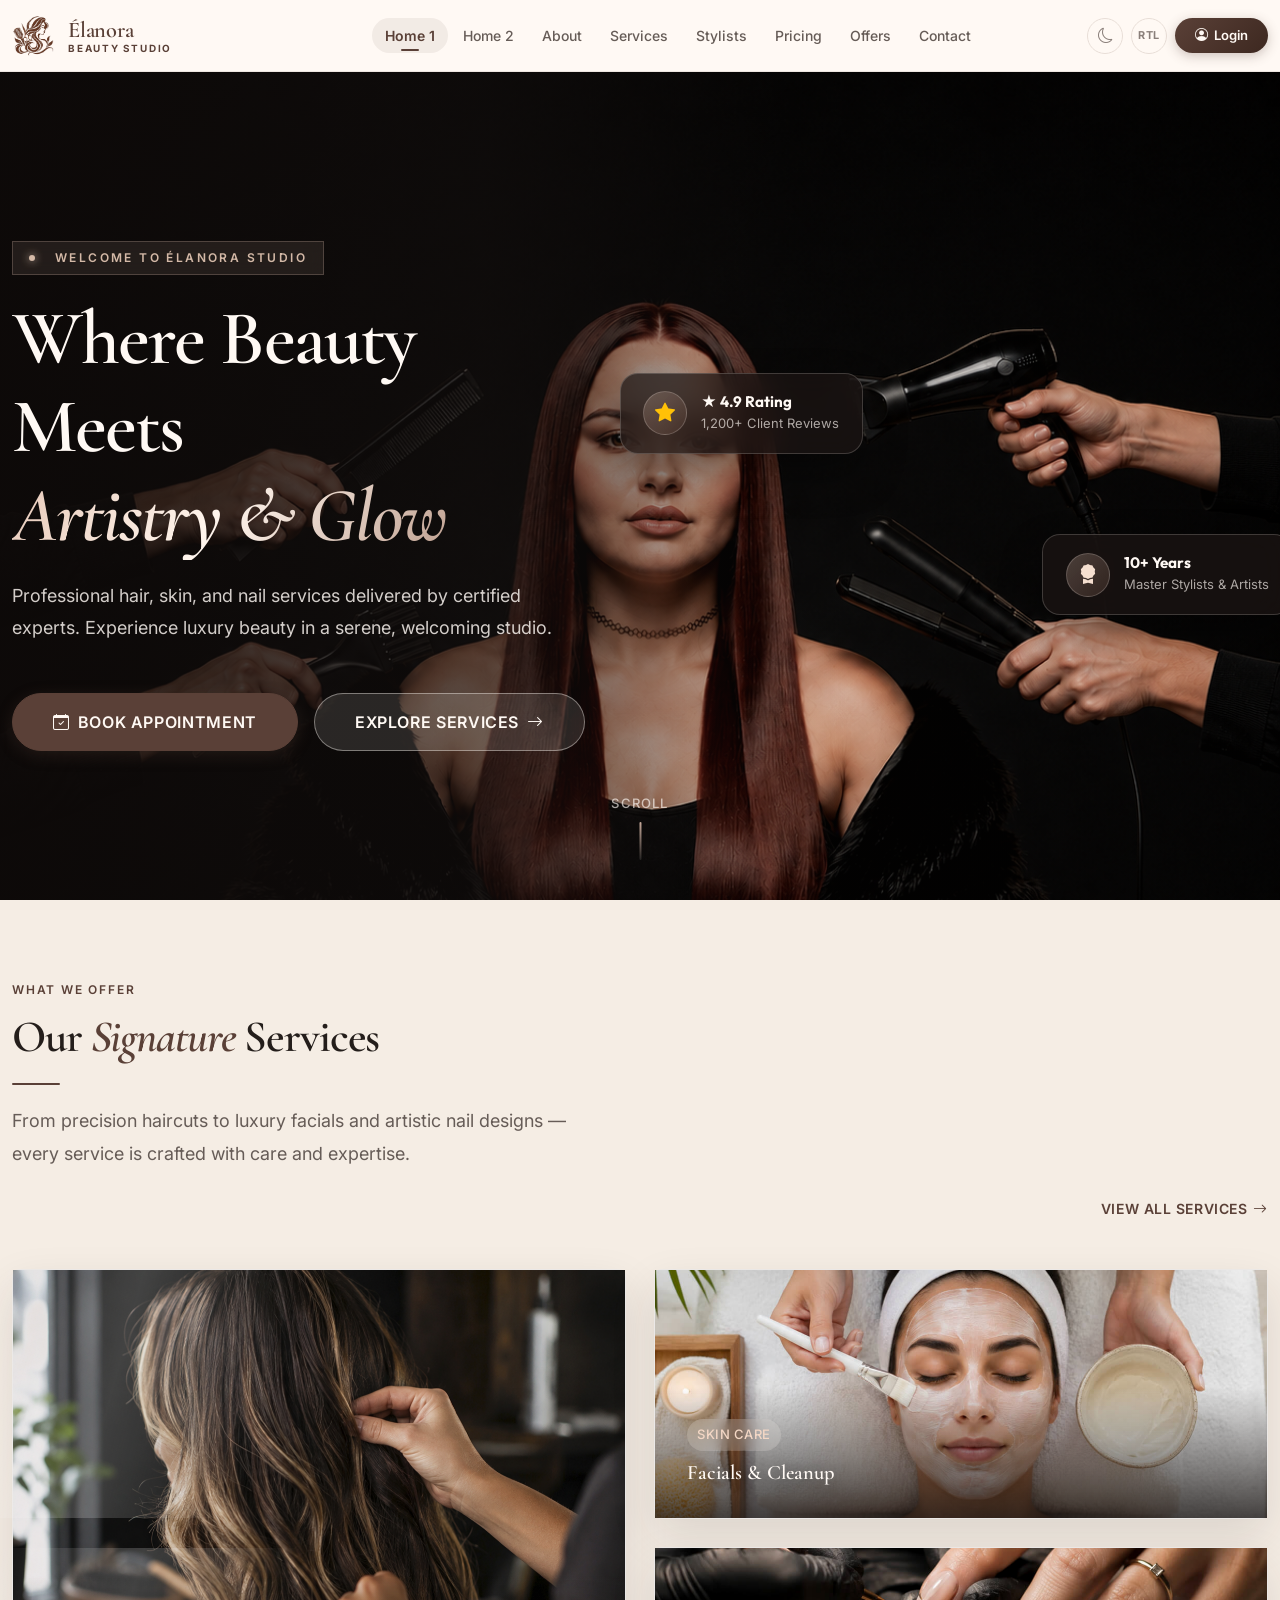
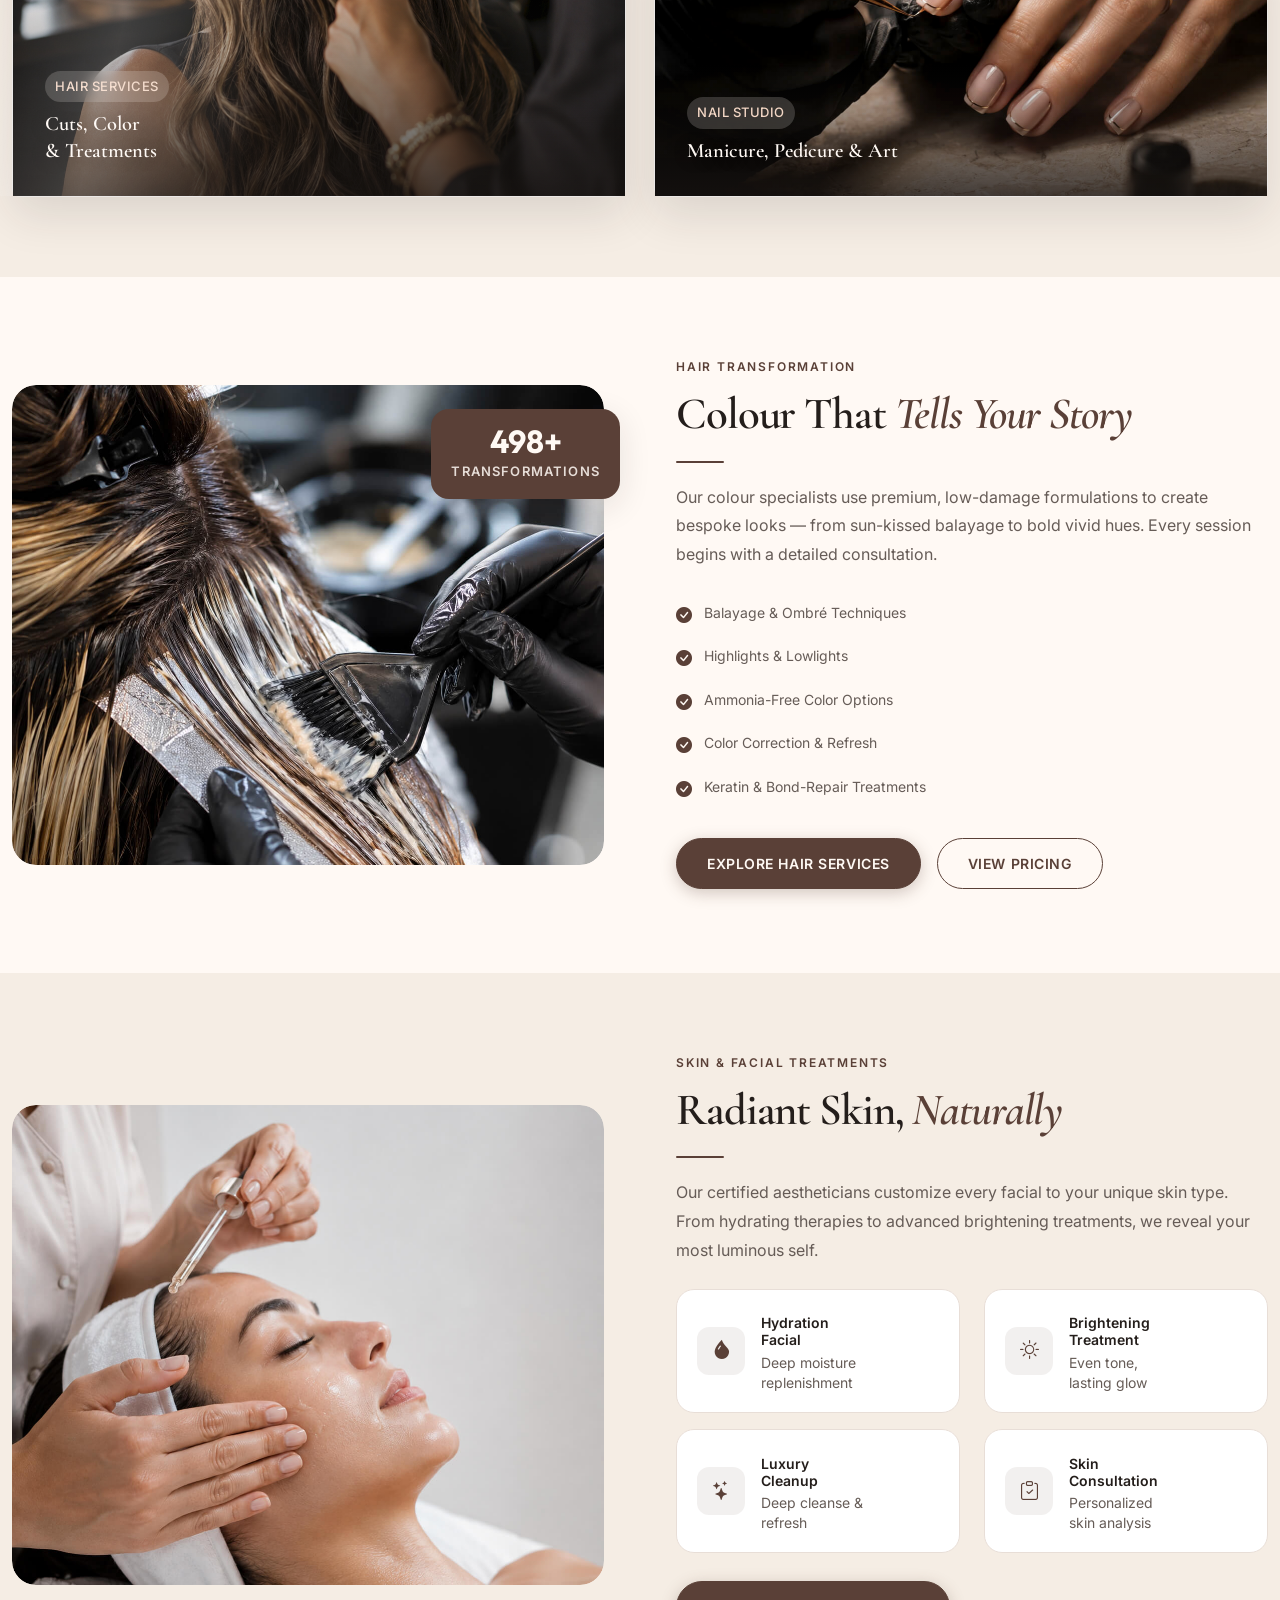
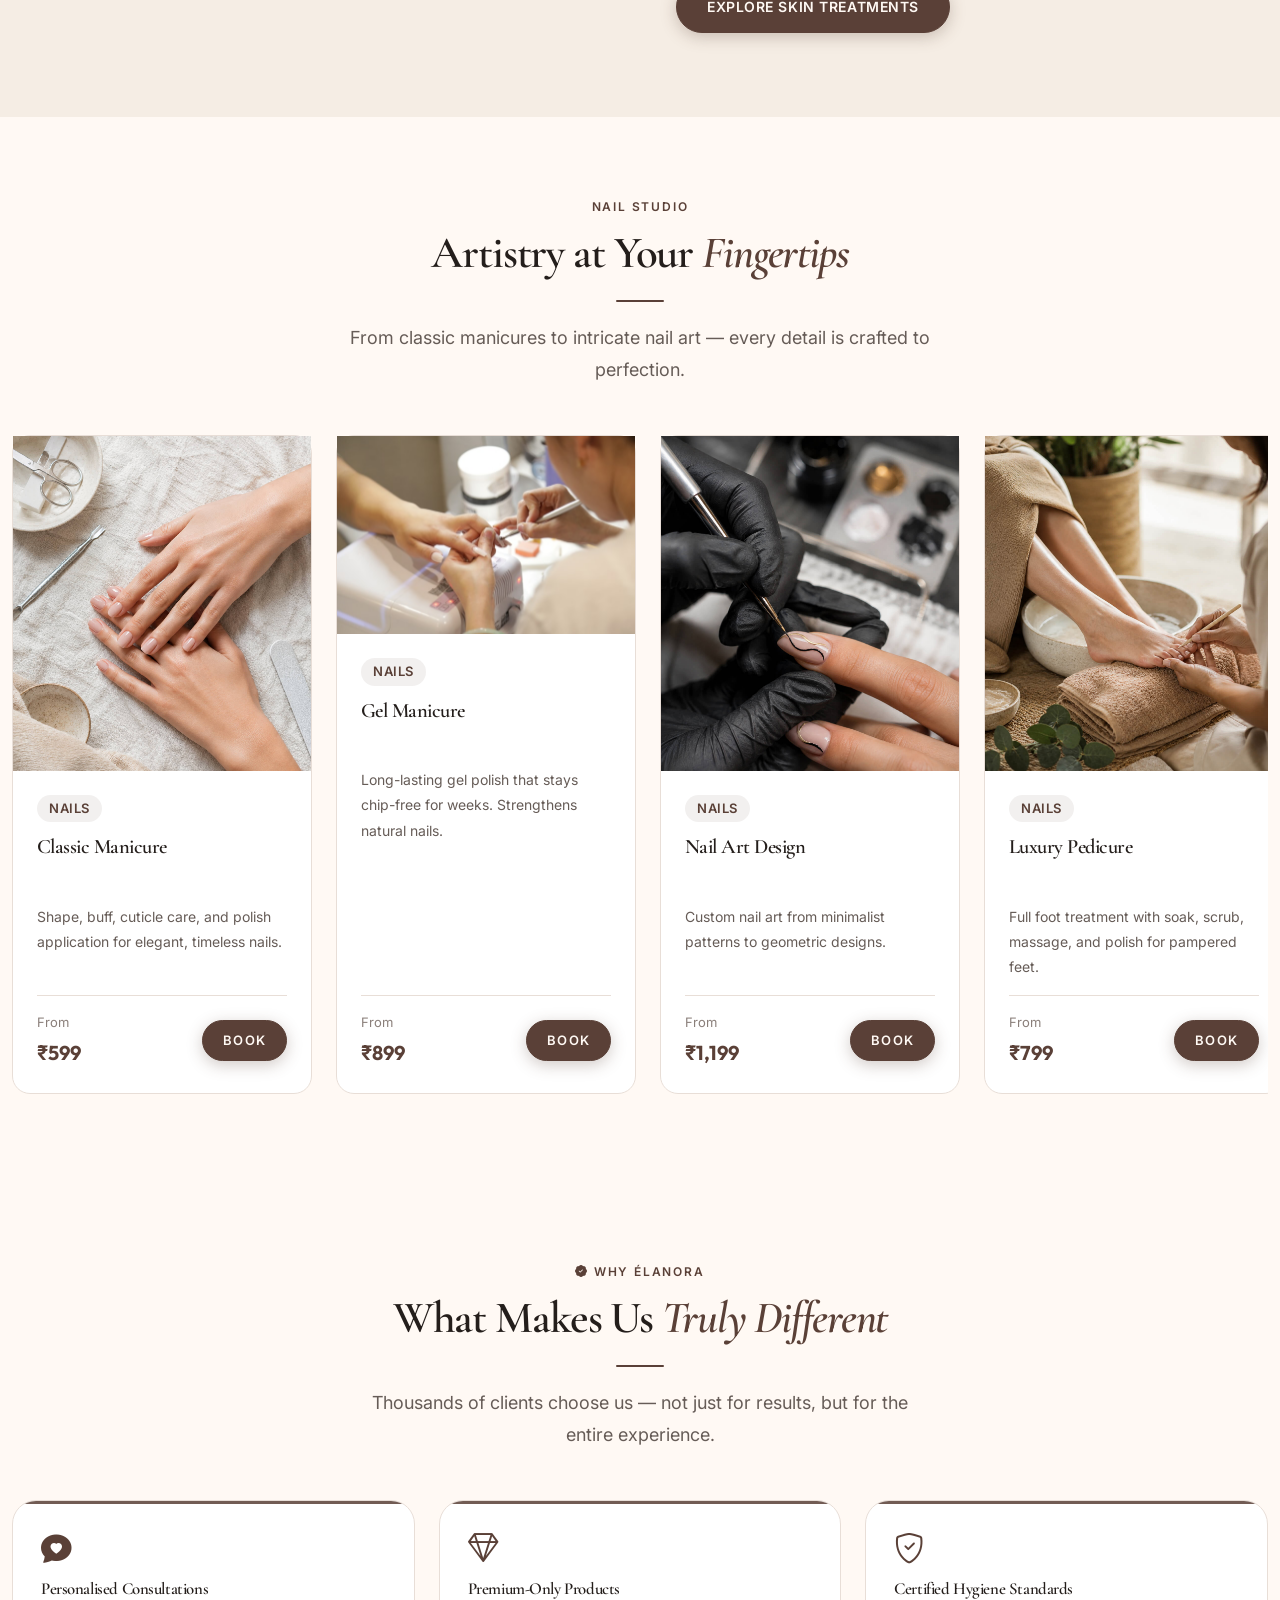
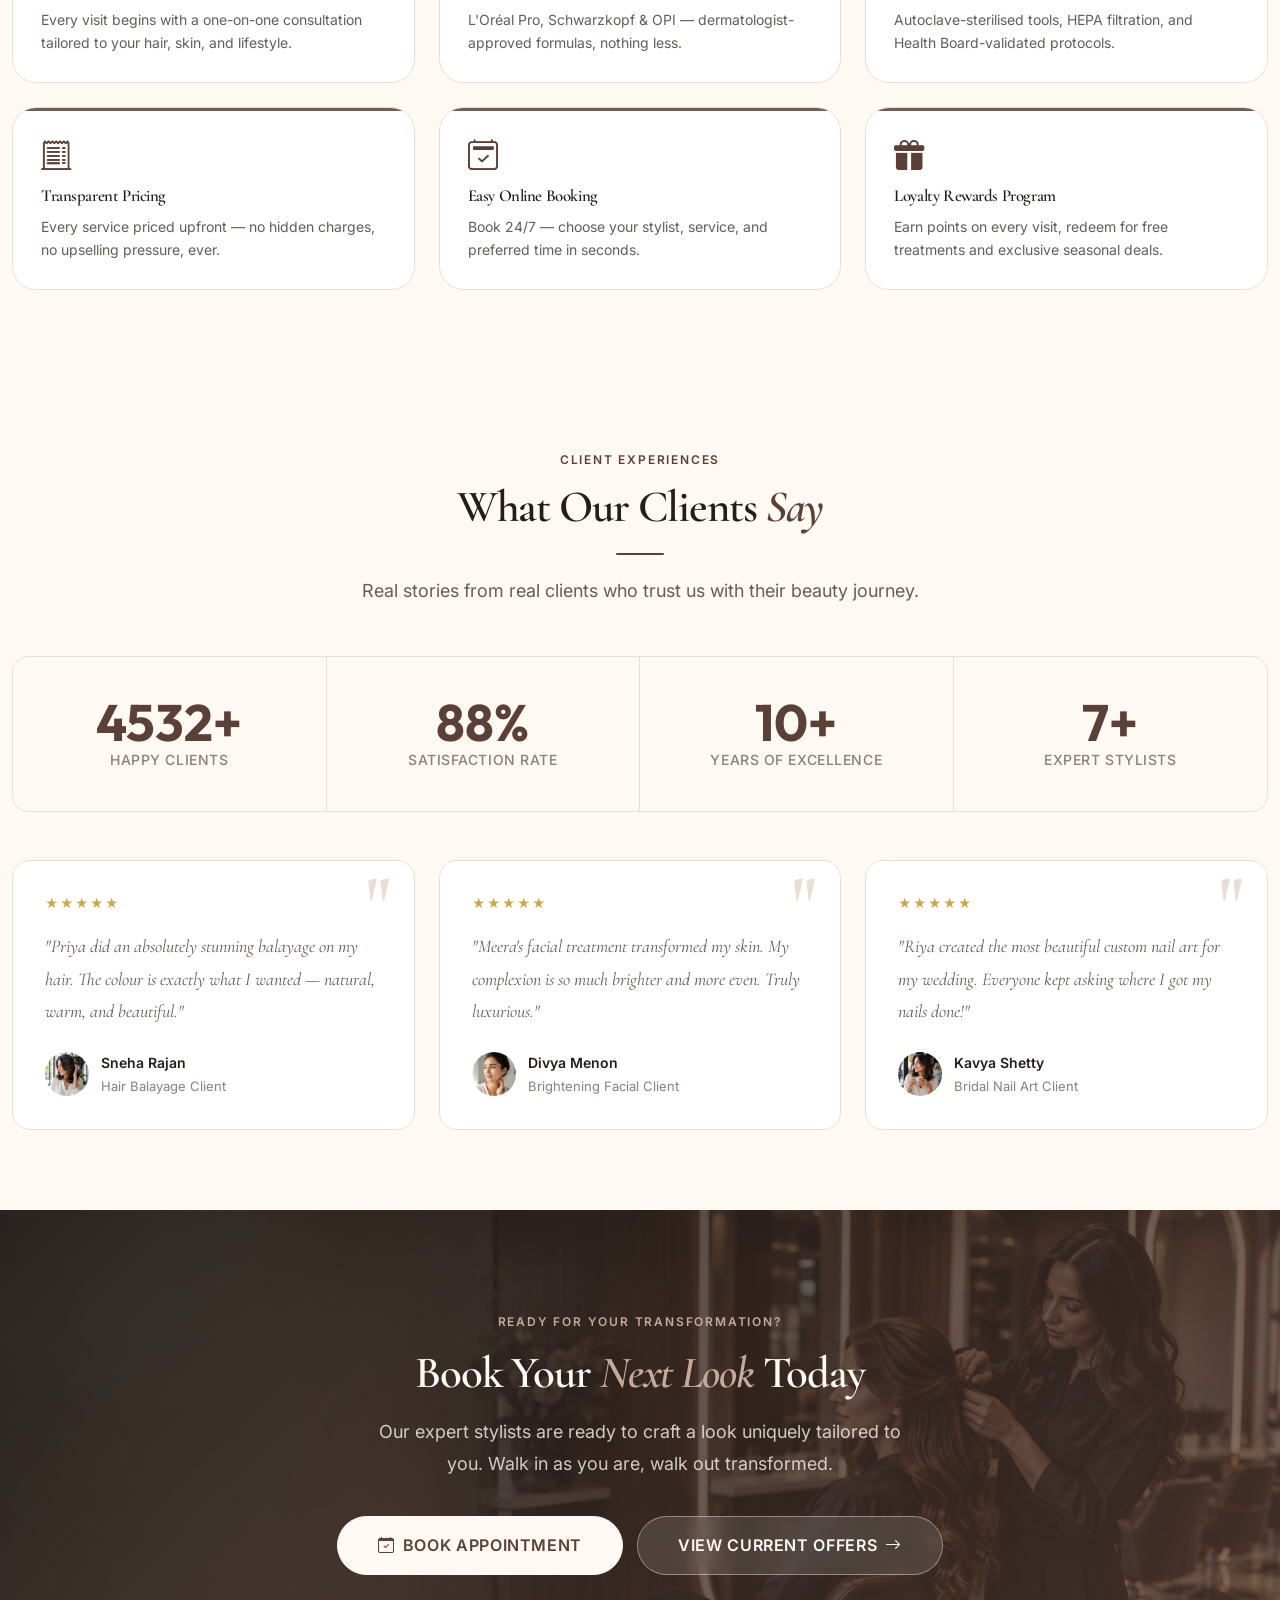
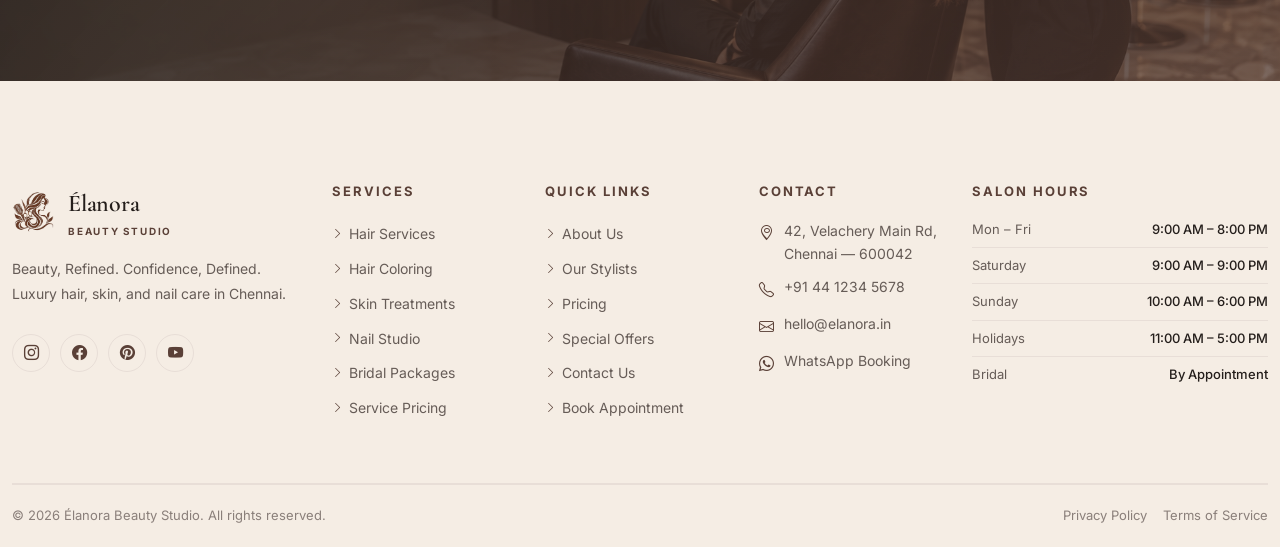
==== index.html @ 1033c6ce "intiial changes committed" ====
<!DOCTYPE html>
<html lang="en" dir="ltr" data-theme="light">

<head>
  <meta charset="UTF-8">
  <meta name="viewport" content="width=device-width, initial-scale=1.0">
  <title>Home- Élanora Beauty Studio.</title>
  <meta name="description"
    content="Élanora Beauty Studio — Premier salon offering professional hair, skin, and nail services. Book your appointment today and experience luxury beauty.">
  <link rel="icon" href="assets/images/common/logo.png" type="image/png">
  <!-- Bootstrap 5 -->
  <link href="https://cdn.jsdelivr.net/npm/bootstrap@5.3.8/dist/css/bootstrap.min.css" rel="stylesheet">
  <!-- Bootstrap Icons -->
  <link href="https://cdn.jsdelivr.net/npm/bootstrap-icons@1.11.3/font/bootstrap-icons.min.css" rel="stylesheet">
  <!-- Custom CSS -->
  <link rel="stylesheet" href="assets/css/variables.css">
  <link rel="stylesheet" href="assets/css/base.css">
  <link rel="stylesheet" href="assets/css/header.css">
  <link rel="stylesheet" href="assets/css/banner.css">
  <link rel="stylesheet" href="assets/css/buttons.css">
  <link rel="stylesheet" href="assets/css/cards.css">
  <link rel="stylesheet" href="assets/css/forms.css">
  <link rel="stylesheet" href="assets/css/sections.css">
  <link rel="stylesheet" href="assets/css/animations.css">
  <link rel="stylesheet" href="assets/css/footer.css">
  <link rel="stylesheet" href="assets/css/auth.css">
  <link rel="stylesheet" href="assets/css/theme-dark.css">
  <link rel="stylesheet" href="assets/css/rtl.css">
  <link rel="stylesheet" href="assets/css/responsive/desktop.css">
  <link rel="stylesheet" href="assets/css/responsive/tablet.css">
  <link rel="stylesheet" href="assets/css/responsive/mobile.css">
  <link rel="stylesheet" href="assets/css/responsive/target-views.css">
</head>

<body>

  <!-- HEADER -->
  <header class="eb-header" id="header">
    <div class="container">
      <a href="index.html" class="eb-brand">
        <div class="eb-brand-logo-badge"><img src="assets/images/common/logo.png" alt="Élanora Beauty Studio Logo">
        </div>
        <div class="eb-brand-text">
          <span class="eb-brand-name">Élanora</span>
          <span class="eb-brand-tagline">BEAUTY STUDIO</span>
        </div>
      </a>

      <!-- Desktop Navigation -->
      <nav class="eb-nav eb-nav-desktop" id="mainNav">
        <a href="index.html" class="eb-nav-link active">Home 1</a>
        <a href="home2.html" class="eb-nav-link">Home 2</a>
        <a href="about.html" class="eb-nav-link">About</a>
        <a href="services.html" class="eb-nav-link">Services</a>
        <a href="stylists.html" class="eb-nav-link">Stylists</a>
        <a href="pricing.html" class="eb-nav-link">Pricing</a>
        <a href="offers.html" class="eb-nav-link">Offers</a>
        <a href="contact.html" class="eb-nav-link">Contact</a>
      </nav>

      <!-- Utilities -->
      <div class="eb-header-utils">
        <button class="eb-toggle-btn" data-action="toggle-theme" title="Toggle Theme" id="themeToggleDesktop">
          <i class="bi bi-moon theme-toggle-icon"></i>
        </button>
        <button class="eb-toggle-btn" data-action="toggle-dir" title="Toggle RTL/LTR" id="rtlToggleDesktop">
          <span class="rtl-toggle-label eb-rtl-label">RTL</span>
        </button>
        <a href="login.html" class="eb-login-btn"><i class="bi bi-person-circle"></i> Login</a>
      </div>

      <!-- Mobile Toggle -->
      <button class="eb-menu-toggle" id="menuToggle" aria-label="Toggle Menu">
        <span></span><span></span><span></span>
      </button>
    </div>
  </header>

  <!-- Mobile Navigation -->
  <div class="eb-mobile-nav" id="mobileNav">
    <nav class="eb-nav">
      <a href="index.html" class="eb-nav-link active">Home 1</a>
      <a href="home2.html" class="eb-nav-link">Home 2</a>
      <a href="about.html" class="eb-nav-link">About</a>
      <a href="services.html" class="eb-nav-link">Services</a>
      <a href="stylists.html" class="eb-nav-link">Stylists</a>
      <a href="pricing.html" class="eb-nav-link">Pricing</a>
      <a href="offers.html" class="eb-nav-link">Offers</a>
      <a href="contact.html" class="eb-nav-link">Contact</a>
    </nav>
    <div class="eb-mobile-nav-utils">
      <button class="eb-toggle-btn" data-action="toggle-theme" title="Toggle Theme">
        <i class="bi bi-moon theme-toggle-icon"></i>
      </button>
      <button class="eb-toggle-btn" data-action="toggle-dir" title="Toggle RTL/LTR">
        <span class="rtl-toggle-label eb-rtl-label">RTL</span>
      </button>
      <a href="login.html" class="eb-login-btn"><i class="bi bi-person-circle"></i> Login</a>
    </div>
  </div>

  <!-- HERO -->
  <section class="eb-hero" id="hero">
    <div class="eb-hero-bg" style="background-image:url('assets/images/hero/home1-salon-hero.png');"></div>
    <div class="eb-hero-glow"></div>
    <div class="eb-hero-overlay"></div>
    <div class="container">
      <div class="row align-items-center">
        <div class="col-lg-7 col-xl-6">
          <div class="eb-hero-content">
            <span class="eb-hero-eyebrow anim-blur-in"><i class="bi bi-sparkles"></i> Welcome to Élanora Studio</span>
            <h1 class="eb-hero-title anim-split-up">Where Beauty<br>Meets <em>Artistry & Glow</em></h1>
            <p class="eb-hero-subtitle anim-fade-up anim-d2">Professional hair, skin, and nail services delivered by
              certified experts. Experience luxury beauty in a serene, welcoming studio.</p>
            <div class="eb-hero-actions anim-fade-up anim-d3">
              <a href="contact.html#appointment"
                class="eb-btn eb-btn-primary eb-btn-lg eb-btn-pulse anim-shimmer-border">
                <i class="bi bi-calendar-check"></i> Book Appointment
              </a>
              <a href="services.html" class="eb-btn eb-btn-ghost eb-btn-lg">
                Explore Services <i class="bi bi-arrow-right"></i>
              </a>
            </div>
          </div>
        </div>
        <div class="col-lg-5 col-xl-6 d-none d-lg-block">
          <div class="eb-hero-visual">
            <!-- Floating Badges -->
            <div class="eb-hero-badge eb-hero-badge-rating anim-blur-in anim-d3">
              <div class="eb-badge-icon"><i class="bi bi-star-fill text-warning"></i></div>
              <div>
                <div class="eb-badge-title">★ 4.9 Rating</div>
                <div class="eb-badge-subtitle">1,200+ Client Reviews</div>
              </div>
            </div>
            <div class="eb-hero-badge eb-hero-badge-experience anim-blur-in anim-d4">
              <div class="eb-badge-icon"><i class="bi bi-award-fill"></i></div>
              <div>
                <div class="eb-badge-title">10+ Years</div>
                <div class="eb-badge-subtitle">Master Stylists & Artists</div>
              </div>
            </div>
          </div>
        </div>
      </div>
    </div>
    <a href="#signature-services" class="eb-scroll-hint" aria-label="Scroll to content">Scroll</a>
  </section>

  <!-- SECTION 1: SIGNATURE SERVICES -->
  <section class="eb-section eb-section-bg" id="signature-services">
    <div class="container">
      <div class="row align-items-end mb-5">
        <div class="col-md-7">
          <div class="eb-section-header anim">
            <span class="eb-eyebrow">What We Offer</span>
            <h2 class="eb-section-title">Our <em>Signature</em> Services</h2>
            <div class="eb-divider"></div>
            <p class="eb-section-subtitle">From precision haircuts to luxury facials and artistic nail designs — every
              service is crafted with care and expertise.</p>
          </div>
        </div>
        <div class="col-md-5 text-md-end">
          <a href="services.html" class="eb-btn-link anim">View All Services <i class="bi bi-arrow-right"></i></a>
        </div>
      </div>

      <!-- Bento Grid layout -->
      <div class="eb-bento-grid eb-signature-services-grid">
        <div class="eb-bento-card eb-signature-main hover-zoom anim anim-d1">
          <img src="assets/images/pages/hair-style.png" alt="Hair Services" class="eb-img-cover" loading="lazy">
          <div class="eb-bento-overlay">
            <div>
              <div class="eb-bento-sublabel">Hair Services</div>
              <div class="eb-bento-label">Cuts, Color<br>& Treatments</div>
            </div>
          </div>
        </div>
        <div class="eb-bento-card eb-signature-secondary hover-zoom anim anim-d2">
          <img src="assets/images/pages/skin-care.jpg" alt="Skin Care" class="eb-img-cover" loading="lazy">
          <div class="eb-bento-overlay">
            <div>
              <div class="eb-bento-sublabel">Skin Care</div>
              <div class="eb-bento-label">Facials & Cleanup</div>
            </div>
          </div>
        </div>
        <div class="eb-bento-card eb-signature-secondary hover-zoom anim anim-d3">
          <img src="assets/images/pages/nail-art.jpg" alt="Nail Studio" class="eb-img-cover" loading="lazy">
          <div class="eb-bento-overlay">
            <div>
              <div class="eb-bento-sublabel">Nail Studio</div>
              <div class="eb-bento-label">Manicure, Pedicure & Art</div>
            </div>
          </div>
        </div>
      </div>
    </div>
  </section>

  <!-- SECTION 2: HAIR TRANSFORMATION SHOWCASE -->
  <section class="eb-section" id="hair-showcase">
    <div class="container">
      <div class="eb-split">
        <div class="eb-split-media anim anim-slide-left">
          <div class="eb-split-image" style="height:480px;">
            <img src="assets/images/pages/hair-transform.jpg" alt="Hair Transformation at Élanora" loading="lazy">
          </div>
          <div class="eb-split-badge">
            <span class="eb-split-badge-number">500+</span>
            <span class="eb-split-badge-label">Transformations</span>
          </div>
        </div>
        <div class="anim anim-slide-right">
          <span class="eb-eyebrow">Hair Transformation</span>
          <h2 class="eb-section-title">Colour That <em>Tells Your Story</em></h2>
          <div class="eb-divider"></div>
          <p class="mb-4" style="color:var(--color-text);line-height:var(--lh-relaxed);">Our colour specialists use
            premium, low-damage formulations to create bespoke looks — from sun-kissed balayage to bold vivid hues.
            Every session begins with a detailed consultation.</p>
          <ul class="eb-feature-list">
            <li><i class="bi bi-check-circle-fill"></i> Balayage & Ombré Techniques</li>
            <li><i class="bi bi-check-circle-fill"></i> Highlights & Lowlights</li>
            <li><i class="bi bi-check-circle-fill"></i> Ammonia-Free Color Options</li>
            <li><i class="bi bi-check-circle-fill"></i> Color Correction & Refresh</li>
            <li><i class="bi bi-check-circle-fill"></i> Keratin & Bond-Repair Treatments</li>
          </ul>
          <div class="mt-4 d-flex flex-wrap gap-3">
            <a href="services.html#hair" class="eb-btn eb-btn-primary">Explore Hair Services</a>
            <a href="pricing.html" class="eb-btn eb-btn-outline">View Pricing</a>
          </div>
        </div>
      </div>
    </div>
  </section>

  <!-- SECTION 3: SKIN & FACIAL -->
  <section class="eb-section eb-section-bg" id="skin-section">
    <div class="container">
      <div class="eb-split eb-split-reverse">
        <div class="anim anim-slide-right">
          <span class="eb-eyebrow">Skin & Facial Treatments</span>
          <h2 class="eb-section-title">Radiant Skin, <em>Naturally</em></h2>
          <div class="eb-divider"></div>
          <p class="mb-4" style="color:var(--color-text);line-height:var(--lh-relaxed);">Our certified aestheticians
            customize every facial to your unique skin type. From hydrating therapies to advanced brightening
            treatments, we reveal your most luminous self.</p>
          <div class="row g-3 mb-4">
            <div class="col-6">
              <div class="eb-contact-info-card">
                <div class="eb-contact-icon"><i class="bi bi-droplet-fill"></i></div>
                <div>
                  <div class="eb-contact-info-title">Hydration<br>Facial</div>
                  <div class="eb-contact-info-text">Deep moisture<br>replenishment</div>
                </div>
              </div>
            </div>
            <div class="col-6">
              <div class="eb-contact-info-card">
                <div class="eb-contact-icon"><i class="bi bi-sun"></i></div>
                <div>
                  <div class="eb-contact-info-title">Brightening<br>Treatment</div>
                  <div class="eb-contact-info-text">Even tone,<br>lasting glow</div>
                </div>
              </div>
            </div>
            <div class="col-6">
              <div class="eb-contact-info-card">
                <div class="eb-contact-icon"><i class="bi bi-stars"></i></div>
                <div>
                  <div class="eb-contact-info-title">Luxury<br>Cleanup</div>
                  <div class="eb-contact-info-text">Deep cleanse &<br>refresh</div>
                </div>
              </div>
            </div>
            <div class="col-6">
              <div class="eb-contact-info-card">
                <div class="eb-contact-icon"><i class="bi bi-clipboard-check"></i></div>
                <div>
                  <div class="eb-contact-info-title">Skin<br>Consultation</div>
                  <div class="eb-contact-info-text">Personalized<br>skin analysis</div>
                </div>
              </div>
            </div>
          </div>
          <a href="services.html#skin" class="eb-btn eb-btn-primary">Explore Skin Treatments</a>
        </div>
        <div class="eb-split-media anim anim-slide-left">
          <div class="eb-split-image" style="height:480px;">
            <img src="assets/images/pages/skin-treat.jpg" alt="Luxury Facial Treatment" loading="lazy">
          </div>
        </div>
      </div>
    </div>
  </section>

  <!-- SECTION 4: NAIL STUDIO -->
  <section class="eb-section" id="nail-studio">
    <div class="container">
      <div class="row">
        <div class="col-12 text-center mb-5">
          <div class="anim">
            <span class="eb-eyebrow">Nail Studio</span>
            <h2 class="eb-section-title">Artistry at Your <em>Fingertips</em></h2>
            <div class="eb-divider eb-divider-center"></div>
            <p class="eb-section-subtitle eb-section-subtitle-center">From classic manicures to intricate nail art —
              every detail is crafted to perfection.</p>
          </div>
        </div>
      </div>

      <div class="position-relative eb-showcase-frame">
        <div class="eb-h-showcase" id="nailShowcase">
          <div class="eb-h-showcase-item">
            <div class="eb-card hover-lift anim anim-d1">
              <div class="eb-card-img">
                <img src="assets/images/pages/nail-studio-1.jpg" alt="Classic Manicure" loading="lazy">
              </div>
              <div class="eb-card-body">
                <span class="eb-card-tag">Nails</span>
                <h4 class="eb-card-title">Classic Manicure</h4>
                <p class="eb-card-desc">Shape, buff, cuticle care, and polish application for elegant, timeless nails.</p>
                <div class="eb-card-footer">
                  <div><span class="eb-card-price-from">From</span><span class="eb-card-price">₹599</span></div>
                  <a href="contact.html#appointment" class="eb-btn eb-btn-primary eb-btn-sm">Book</a>
                </div>
              </div>
            </div>
          </div>
          <div class="eb-h-showcase-item">
            <div class="eb-card hover-lift anim anim-d2">
              <div class="eb-card-img">
                <img src="assets/images/pages/nail-3.jpg" alt="Gel Manicure" loading="lazy">
              </div>
              <div class="eb-card-body">
                <span class="eb-card-tag">Nails</span>
                <h4 class="eb-card-title">Gel Manicure</h4>
                <p class="eb-card-desc">Long-lasting gel polish that stays chip-free for weeks. Strengthens natural nails.</p>
                <div class="eb-card-footer">
                  <div><span class="eb-card-price-from">From</span><span class="eb-card-price">₹899</span></div>
                  <a href="contact.html#appointment" class="eb-btn eb-btn-primary eb-btn-sm">Book</a>
                </div>
              </div>
            </div>
          </div>
          <div class="eb-h-showcase-item">
            <div class="eb-card hover-lift anim anim-d3">
              <div class="eb-card-img">
                <img src="assets/images/pages/nail-studio-3.jpg" alt="Nail Art Design" loading="lazy">
              </div>
              <div class="eb-card-body">
                <span class="eb-card-tag">Nails</span>
                <h4 class="eb-card-title">Nail Art Design</h4>
                <p class="eb-card-desc">Custom nail art from minimalist patterns to geometric designs.</p>
                <div class="eb-card-footer">
                  <div><span class="eb-card-price-from">From</span><span class="eb-card-price">₹1,199</span></div>
                  <a href="contact.html#appointment" class="eb-btn eb-btn-primary eb-btn-sm">Book</a>
                </div>
              </div>
            </div>
          </div>
          <div class="eb-h-showcase-item">
            <div class="eb-card hover-lift anim anim-d4">
              <div class="eb-card-img">
                <img src="assets/images/pages/nail-studio-4.jpg" alt="Luxury Pedicure" loading="lazy">
              </div>
              <div class="eb-card-body">
                <span class="eb-card-tag">Nails</span>
                <h4 class="eb-card-title">Luxury Pedicure</h4>
                <p class="eb-card-desc">Full foot treatment with soak, scrub, massage, and polish for pampered feet.</p>
                <div class="eb-card-footer">
                  <div><span class="eb-card-price-from">From</span><span class="eb-card-price">₹799</span></div>
                  <a href="contact.html#appointment" class="eb-btn eb-btn-primary eb-btn-sm">Book</a>
                </div>
              </div>
            </div>
          </div>
          <div class="d-flex gap-2 justify-content-center mt-4">
            <button class="eb-scroll-arrow" onclick="ebScrollShowcase(-1, 'nailShowcase')"><i
                class="bi bi-arrow-left"></i></button>
            <button class="eb-scroll-arrow" onclick="ebScrollShowcase(1, 'nailShowcase')"><i
                class="bi bi-arrow-right"></i></button>
          </div>
        </div>
      </div>
  </section>

  <!-- SECTION 5: WHY CHOOSE ÉLANORA -->
  <section class="eb-section eb-why-section" id="why-elanora">
    <div class="container">

      <div class="text-center mb-5 anim">
        <span class="eb-eyebrow"><i class="bi bi-patch-check-fill"></i> Why Élanora</span>
        <h2 class="eb-section-title">What Makes Us <em>Truly Different</em></h2>
        <div class="eb-divider eb-divider-center"></div>
        <p class="eb-section-subtitle eb-section-subtitle-center">Thousands of clients choose us — not just for results,
          but for the entire experience.</p>
      </div>

      <div class="eb-why-grid">

        <div class="eb-why-card anim anim-d1">
          <div class="eb-why-card-accent" style="background:var(--color-primary);"></div>
          <div class="eb-why-card-icon"><i class="bi bi-chat-heart-fill" style="color:#C67070;"></i></div>
          <h4 class="eb-why-card-title">Personalised Consultations</h4>
          <p class="eb-why-card-desc">Every visit begins with a one-on-one consultation tailored to your hair, skin, and
            lifestyle.</p>
        </div>

        <div class="eb-why-card anim anim-d2">
          <div class="eb-why-card-accent" style="background:#C6A960;"></div>
          <div class="eb-why-card-icon"><i class="bi bi-gem" style="color:#C6A960;"></i></div>
          <h4 class="eb-why-card-title">Premium-Only Products</h4>
          <p class="eb-why-card-desc">L'Oréal Pro, Schwarzkopf & OPI — dermatologist-approved formulas, nothing less.
          </p>
        </div>

        <div class="eb-why-card anim anim-d3">
          <div class="eb-why-card-accent" style="background:#449898;"></div>
          <div class="eb-why-card-icon"><i class="bi bi-shield-check" style="color:#449898;"></i></div>
          <h4 class="eb-why-card-title">Certified Hygiene Standards</h4>
          <p class="eb-why-card-desc">Autoclave-sterilised tools, HEPA filtration, and Health Board-validated protocols.
          </p>
        </div>

        <div class="eb-why-card anim anim-d4">
          <div class="eb-why-card-accent" style="background:#8C64B4;"></div>
          <div class="eb-why-card-icon"><i class="bi bi-receipt-cutoff" style="color:#8C64B4;"></i></div>
          <h4 class="eb-why-card-title">Transparent Pricing</h4>
          <p class="eb-why-card-desc">Every service priced upfront — no hidden charges, no upselling pressure, ever.</p>
        </div>

        <div class="eb-why-card anim anim-d5">
          <div class="eb-why-card-accent" style="background:#C67070;"></div>
          <div class="eb-why-card-icon"><i class="bi bi-calendar2-check" style="color:#C67070;"></i></div>
          <h4 class="eb-why-card-title">Easy Online Booking</h4>
          <p class="eb-why-card-desc">Book 24/7 — choose your stylist, service, and preferred time in seconds.</p>
        </div>

        <div class="eb-why-card anim anim-d6">
          <div class="eb-why-card-accent" style="background:#C6A960;"></div>
          <div class="eb-why-card-icon"><i class="bi bi-gift-fill" style="color:#C6A960;"></i></div>
          <h4 class="eb-why-card-title">Loyalty Rewards Program</h4>
          <p class="eb-why-card-desc">Earn points on every visit, redeem for free treatments and exclusive seasonal
            deals.</p>
        </div>

      </div>

    </div>
  </section>



  <!-- SECTION 6: CLIENT EXPERIENCES -->

  <section class="eb-section" id="testimonials">
    <div class="container">
      <div class="text-center mb-5 anim">
        <span class="eb-eyebrow">Client Experiences</span>
        <h2 class="eb-section-title">What Our Clients <em>Say</em></h2>
        <div class="eb-divider eb-divider-center"></div>
        <p class="eb-section-subtitle eb-section-subtitle-center">Real stories from real clients who trust us with their
          beauty journey.</p>
      </div>

      <div class="eb-stats-strip border rounded-4 mb-5 overflow-hidden anim">
        <div class="eb-stats-strip-item">
          <div class="eb-stat-number" data-count="5000">5000+</div>
          <div class="eb-stat-label">Happy Clients</div>
        </div>
        <div class="eb-stats-strip-item">
          <div class="eb-stat-number" data-count="98">98%</div>
          <div class="eb-stat-label">Satisfaction Rate</div>
        </div>
        <div class="eb-stats-strip-item">
          <div class="eb-stat-number" data-count="12">12+</div>
          <div class="eb-stat-label">Years of Excellence</div>
        </div>
        <div class="eb-stats-strip-item">
          <div class="eb-stat-number" data-count="8">8+</div>
          <div class="eb-stat-label">Expert Stylists</div>
        </div>
      </div>

      <div class="row g-4">
        <div class="col-md-4 anim anim-d1">
          <div class="eb-testimonial-card">
            <div class="eb-testimonial-stars">&#9733;&#9733;&#9733;&#9733;&#9733;</div>
            <p class="eb-testimonial-quote">"Priya did an absolutely stunning balayage on my hair. The colour is exactly
              what I wanted — natural, warm, and beautiful."</p>
            <div class="eb-testimonial-author">
              <img src="assets/images/pages/priya.jpg" alt="Sneha R." class="eb-testimonial-avatar" loading="lazy">
              <div>
                <div class="eb-testimonial-name">Sneha Rajan</div>
                <div class="eb-testimonial-info">Hair Balayage Client</div>
              </div>
            </div>
            <div class="eb-testimonial-quote-mark">"</div>
          </div>
        </div>
        <div class="col-md-4 anim anim-d2">
          <div class="eb-testimonial-card">
            <div class="eb-testimonial-stars">&#9733;&#9733;&#9733;&#9733;&#9733;</div>
            <p class="eb-testimonial-quote">"Meera's facial treatment transformed my skin. My complexion is so much
              brighter and more even. Truly luxurious."</p>
            <div class="eb-testimonial-author">
              <img src="assets/images/pages/ananya.jpg" alt="Divya M." class="eb-testimonial-avatar" loading="lazy">
              <div>
                <div class="eb-testimonial-name">Divya Menon</div>
                <div class="eb-testimonial-info">Brightening Facial Client</div>
              </div>
            </div>
            <div class="eb-testimonial-quote-mark">"</div>
          </div>
        </div>
        <div class="col-md-4 anim anim-d3">
          <div class="eb-testimonial-card">
            <div class="eb-testimonial-stars">&#9733;&#9733;&#9733;&#9733;&#9733;</div>
            <p class="eb-testimonial-quote">"Riya created the most beautiful custom nail art for my wedding. Everyone
              kept asking where I got my nails done!"</p>
            <div class="eb-testimonial-author">
              <img src="assets/images/pages/testimon-03.jpg" alt="Kavya S." class="eb-testimonial-avatar"
                loading="lazy">
              <div>
                <div class="eb-testimonial-name">Kavya Shetty</div>
                <div class="eb-testimonial-info">Bridal Nail Art Client</div>
              </div>
            </div>
            <div class="eb-testimonial-quote-mark">"</div>
          </div>
        </div>
      </div>
    </div>
  </section>

  <!-- SECTION 7: APPOINTMENT CTA -->
  <section class="eb-cta-section" id="cta-home">
    <div class="eb-cta-section-bg" style="background-image:url('assets/images/cta/home1-cta.png');"></div>
    <div class="eb-cta-section-overlay"></div>
    <div class="container">
      <div class="eb-cta-section-content anim">
        <span class="eb-cta-eyebrow">Ready for Your Transformation?</span>
        <h2 class="eb-cta-title">Book Your <em>Next Look</em> Today</h2>
        <p class="eb-cta-subtitle">Our expert stylists are ready to craft a look uniquely tailored to you. Walk in as
          you are, walk out transformed.</p>
        <div class="eb-cta-actions">
          <a href="contact.html#appointment" class="eb-btn eb-btn-light eb-btn-lg">
            <i class="bi bi-calendar-check"></i> Book Appointment
          </a>
          <a href="offers.html" class="eb-btn eb-btn-ghost eb-btn-lg">
            View Current Offers <i class="bi bi-arrow-right"></i>
          </a>
        </div>
      </div>
    </div>
  </section>

  <!-- FOOTER -->
  <footer class="eb-footer">
    <div class="container">
      <div class="eb-footer-top">
        <div class="row g-5">
          <div class="col-lg-3 col-md-6">
            <a href="index.html" class="eb-footer-brand">
              <div class="eb-footer-brand-badge"><img src="assets/images/common/logo.png"
                  alt="Élanora Beauty Studio Logo"></div>
              <div>
                <span class="eb-footer-brand-name">Élanora</span>
                <span class="eb-footer-brand-tagline">BEAUTY STUDIO</span>
              </div>
            </a>
            <p class="eb-footer-about-text mt-3">Beauty, Refined. Confidence, Defined.<br>Luxury hair, skin, and nail
              care in Chennai.</p>
            <div class="eb-footer-social">
              <a href="#" class="eb-footer-social-link" aria-label="Instagram"><i class="bi bi-instagram"></i></a>
              <a href="#" class="eb-footer-social-link" aria-label="Facebook"><i class="bi bi-facebook"></i></a>
              <a href="#" class="eb-footer-social-link" aria-label="Pinterest"><i class="bi bi-pinterest"></i></a>
              <a href="#" class="eb-footer-social-link" aria-label="YouTube"><i class="bi bi-youtube"></i></a>
            </div>
          </div>

          <div class="col-lg-2 col-md-6">
            <h6 class="eb-footer-col-title">Services</h6>
            <ul class="eb-footer-links">
              <li><a href="services.html#hair"><i class="bi bi-chevron-right"></i> Hair Services</a></li>
              <li><a href="services.html#hair"><i class="bi bi-chevron-right"></i> Hair Coloring</a></li>
              <li><a href="services.html#skin"><i class="bi bi-chevron-right"></i> Skin Treatments</a></li>
              <li><a href="services.html#nails"><i class="bi bi-chevron-right"></i> Nail Studio</a></li>
              <li><a href="offers.html"><i class="bi bi-chevron-right"></i> Bridal Packages</a></li>
              <li><a href="pricing.html"><i class="bi bi-chevron-right"></i> Service Pricing</a></li>
            </ul>
          </div>

          <div class="col-lg-2 col-md-6">
            <h6 class="eb-footer-col-title">Quick Links</h6>
            <ul class="eb-footer-links">
              <li><a href="about.html"><i class="bi bi-chevron-right"></i> About Us</a></li>
              <li><a href="stylists.html"><i class="bi bi-chevron-right"></i> Our Stylists</a></li>
              <li><a href="pricing.html"><i class="bi bi-chevron-right"></i> Pricing</a></li>
              <li><a href="offers.html"><i class="bi bi-chevron-right"></i> Special Offers</a></li>
              <li><a href="contact.html"><i class="bi bi-chevron-right"></i> Contact Us</a></li>
              <li><a href="contact.html#appointment"><i class="bi bi-chevron-right"></i> Book Appointment</a></li>
            </ul>
          </div>

          <div class="col-lg-2 col-md-6">
            <h6 class="eb-footer-col-title">Contact</h6>
            <ul class="eb-footer-contact-list">
              <li><i class="bi bi-geo-alt"></i> 42, Velachery Main Rd, Chennai — 600042</li>
              <li><i class="bi bi-telephone"></i> <a href="tel:+914412345678">+91 44 1234 5678</a></li>
              <li><i class="bi bi-envelope"></i> <a href="mailto:hello@elanora.in">hello@elanora.in</a></li>
              <li><i class="bi bi-whatsapp"></i> <a href="https://wa.me/914412345678">WhatsApp Booking</a></li>
            </ul>
          </div>

          <div class="col-lg-3 col-md-6">
            <h6 class="eb-footer-col-title">Salon Hours</h6>
            <ul class="eb-footer-hours">
              <li><span>Mon – Fri</span><span>9:00 AM – 8:00 PM</span></li>
              <li><span>Saturday</span><span>9:00 AM – 9:00 PM</span></li>
              <li><span>Sunday</span><span>10:00 AM – 6:00 PM</span></li>
              <li><span>Holidays</span><span>11:00 AM – 5:00 PM</span></li>
              <li><span>Bridal</span><span>By Appointment</span></li>
            </ul>
          </div>
        </div>
      </div>

      <div class="eb-footer-bottom">
        <span class="eb-footer-copyright">&copy; 2026 Élanora Beauty Studio. All rights reserved.</span>
        <div class="eb-footer-legal">
          <a href="#">Privacy Policy</a>
          <a href="#">Terms of Service</a>
        </div>
      </div>
    </div>
  </footer>

  <button id="scrollTopBtn" aria-label="Scroll to top"><i class="bi bi-arrow-up"></i></button>
  <script src="https://cdn.jsdelivr.net/npm/bootstrap@5.3.8/dist/js/bootstrap.bundle.min.js"></script>
  <script src="assets/js/main.js"></script>
  <script src="assets/js/header.js"></script>
  <script src="assets/js/filters.js"></script>
</body>

</html>
---- assets/css/variables.css ----
/* ============================================
   Élanora Beauty Studio — Design Tokens & CSS Variables
   Brand: Deep Mocha #5A4037 | Warm Ivory #FFF9F4
   ============================================ */

@import url('https://fonts.googleapis.com/css2?family=Cormorant+Garamond:ital,wght@0,300;0,400;0,500;0,600;0,700;1,300;1,400;1,500&family=Inter:wght@300;400;500;600;700&family=Outfit:wght@400;500;600;700;800&display=swap');

:root {
  /* ── Primary Brand Colors ── */
  --color-primary:       #5A4037;
  --color-primary-hover: #4A3229;
  --color-primary-light: rgba(90, 64, 55, 0.08);
  --color-primary-rgb:   90, 64, 55;

  /* ── Secondary / Background ── */
  --color-secondary:       #FFF9F4;
  --color-secondary-hover: #F5EDE4;

  /* ── Text ── */
  --color-heading:          #241E1B;
  --color-text:             #665C57;
  --color-text-secondary:   #8A7F7A;
  --color-text-muted:       #A89F9A;
  --color-text-inverse:     #FFF9F4;

  /* ── Surface & Background ── */
  --color-bg:           #FFF9F4;
  --color-bg-alt:       #F5EDE4;
  --color-surface:      #FFFFFF;
  --color-surface-hover:#FFF5EE;
  --color-card-bg:      #FFFFFF;

  /* ── Borders ── */
  --color-border:       #E8DED7;
  --color-border-hover: rgba(90, 64, 55, 0.3);

  /* ── Overlays ── */
  --overlay-dark:   rgba(24, 20, 18, 0.55);
  --overlay-darker: rgba(24, 20, 18, 0.72);
  --overlay-light:  rgba(255, 249, 244, 0.12);

  /* ── Header ── */
  --header-bg:     rgba(255, 249, 244, 0.95);
  --header-border: rgba(90, 64, 55, 0.1);
  --header-height: 64px;

  /* ── Footer (Light Theme) ── */
  --footer-bg:           #F5EDE4;
  --footer-text:         #665C57;
  --footer-heading:      #241E1B;
  --footer-accent:       #5A4037;
  --footer-muted:        #665C57;
  --footer-subtle:       #8A7F7A;
  --footer-border:       #E8DED7;
  --footer-input-bg:     #FFFFFF;
  --footer-input-border: #E8DED7;
  --footer-input-text:   #241E1B;
  --footer-btn-bg:       #5A4037;
  --footer-btn-text:     #FFF9F4;

  /* ── Typography ── */
  --font-heading: 'Cormorant Garamond', 'Georgia', serif;
  --font-body:    'Inter', 'system-ui', sans-serif;
  --font-number:  'Outfit', 'Inter', 'system-ui', sans-serif;

  --fs-display: clamp(3rem, 6vw, 5.5rem);
  --fs-h1:      clamp(2.25rem, 4.5vw, 4rem);
  --fs-h2:      clamp(1.875rem, 3.5vw, 3rem);
  --fs-h3:      clamp(1.375rem, 2.2vw, 1.875rem);
  --fs-h4:      clamp(1.125rem, 1.6vw, 1.375rem);
  --fs-body:    1rem;
  --fs-body-lg: 1.125rem;
  --fs-small:   0.875rem;
  --fs-xs:      0.8125rem;
  --fs-label:   0.75rem;

  --fw-light:    300;
  --fw-regular:  400;
  --fw-medium:   500;
  --fw-semibold: 600;
  --fw-bold:     700;

  --lh-tight:   1.15;
  --lh-snug:    1.3;
  --lh-normal:  1.65;
  --lh-relaxed: 1.8;

  --ls-tight:   -0.025em;
  --ls-normal:  0;
  --ls-wide:    0.04em;
  --ls-wider:   0.09em;
  --ls-widest:  0.15em;

  /* ── Spacing ── */
  --space-xs:  0.25rem;
  --space-sm:  0.5rem;
  --space-md:  1rem;
  --space-lg:  1.5rem;
  --space-xl:  2rem;
  --space-2xl: 3rem;
  --space-3xl: 4rem;
  --space-4xl: 6rem;
  --space-5xl: 8rem;

  --section-padding: clamp(4.5rem, 8vw, 7.5rem);

  /* ── Border Radius ── */
  --radius-sm:     6px;
  --radius-md:     12px;
  --radius-lg:     18px;
  --radius-xl:     24px;
  --radius-2xl:    32px;
  --radius-pill:   100px;
  --radius-circle: 50%;

  /* ── Shadows ── */
  --shadow-xs:         0 1px 3px rgba(36, 30, 27, 0.04);
  --shadow-sm:         0 2px 8px rgba(36, 30, 27, 0.06);
  --shadow-md:         0 4px 16px rgba(36, 30, 27, 0.09);
  --shadow-lg:         0 8px 32px rgba(36, 30, 27, 0.11);
  --shadow-xl:         0 16px 48px rgba(36, 30, 27, 0.14);
  --shadow-card:       0 2px 12px rgba(90, 64, 55, 0.06);
  --shadow-card-hover: 0 8px 32px rgba(90, 64, 55, 0.14);
  --shadow-primary:    0 8px 24px rgba(90, 64, 55, 0.3);

  /* ── Transitions ── */
  --transition-fast:   180ms ease;
  --transition-base:   300ms ease;
  --transition-slow:   500ms ease;
  --transition-spring: 400ms cubic-bezier(0.34, 1.56, 0.64, 1);

  /* ── Z-Index ── */
  --z-dropdown:       1000;
  --z-sticky:         1020;
  --z-fixed:          1030;
  --z-modal-backdrop: 1040;
  --z-modal:          1050;
  --z-tooltip:        1060;

  /* ── Container ── */
  --container-max:    1320px;
  --container-narrow: 960px;
}
---- assets/css/base.css ----
/* ============================================
   Élanora Beauty Studio — Base / Reset / Typography
   ============================================ */

*, *::before, *::after {
  box-sizing: border-box;
  margin: 0;
  padding: 0;
}

html {
  scroll-behavior: smooth;
  -webkit-text-size-adjust: 100%;
  font-size: 16px;
  overflow-x: hidden;
}

body {
  font-family: var(--font-body);
  font-size: var(--fs-body);
  font-weight: var(--fw-regular);
  color: var(--color-text);
  background-color: var(--color-bg);
  line-height: var(--lh-normal);
  padding-top: var(--header-height);
  overflow-x: hidden;
  -webkit-font-smoothing: antialiased;
  -moz-osx-font-smoothing: grayscale;
}

/* ── Typography ── */
h1, h2, h3, h4, h5, h6 {
  font-family: var(--font-heading);
  font-weight: var(--fw-semibold);
  color: var(--color-heading);
  line-height: var(--lh-tight);
  letter-spacing: var(--ls-tight);
}

h1 { font-size: var(--fs-h1); }
h2 { font-size: var(--fs-h2); }
h3 { font-size: var(--fs-h3); }
h4 { font-size: var(--fs-h4); }

p {
  color: var(--color-text);
  line-height: var(--lh-normal);
  margin-bottom: 0;
}

a {
  color: var(--color-primary);
  text-decoration: none;
  transition: color var(--transition-fast);
}

a:hover { color: var(--color-primary-hover); }

img {
  max-width: 100%;
  height: auto;
  display: block;
}

ul, ol { list-style: none; }

button {
  font-family: var(--font-body);
  cursor: pointer;
  border: none;
  background: none;
}

input, textarea, select {
  font-family: var(--font-body);
  font-size: var(--fs-body);
}

/* ── Section Utility ── */
.eb-section {
  padding: var(--section-padding) 0;
  position: relative;
}

.eb-section-sm {
  padding: calc(var(--section-padding) * 0.6) 0;
}

.eb-section-bg {
  background-color: var(--color-bg-alt);
}

/* ── Section Header ── */
.eb-section-header {
  margin-bottom: clamp(2.5rem, 4vw, 4rem);
}

.eb-eyebrow {
  font-family: var(--font-body);
  font-size: var(--fs-label);
  font-weight: var(--fw-semibold);
  color: var(--color-primary);
  letter-spacing: var(--ls-widest);
  text-transform: uppercase;
  display: block;
  margin-bottom: 0.75rem;
}

.eb-section-title {
  font-family: var(--font-heading);
  font-size: var(--fs-h2);
  font-weight: var(--fw-semibold);
  color: var(--color-heading);
  line-height: var(--lh-tight);
  letter-spacing: var(--ls-tight);
  margin-bottom: 1rem;
}

.eb-section-title em {
  font-style: italic;
  color: var(--color-primary);
}

.eb-section-subtitle {
  font-size: var(--fs-body-lg);
  color: var(--color-text);
  max-width: 580px;
  line-height: var(--lh-relaxed);
}

.eb-section-subtitle-center {
  margin-left: auto;
  margin-right: auto;
}

/* ── Divider ── */
.eb-divider {
  width: 48px;
  height: 2px;
  background: var(--color-primary);
  border-radius: 2px;
  margin: 1.25rem 0;
}

.eb-divider-center {
  margin-left: auto;
  margin-right: auto;
}

/* ── Stats Strip ── */
.eb-stat-number {
  font-family: var(--font-number);
  font-variant-numeric: lining-nums proportional-nums;
  font-size: clamp(2.25rem, 4vw, 3.5rem);
  font-weight: var(--fw-bold);
  color: var(--color-primary);
  line-height: 1;
}

.eb-stat-label {
  font-size: var(--fs-small);
  font-weight: var(--fw-medium);
  color: var(--color-text-secondary);
  letter-spacing: var(--ls-wide);
  text-transform: uppercase;
}

/* ── Badge / Tag ── */
.eb-badge {
  display: inline-flex;
  align-items: center;
  padding: 4px 14px;
  border-radius: var(--radius-pill);
  font-size: var(--fs-xs);
  font-weight: var(--fw-semibold);
  letter-spacing: var(--ls-wide);
  text-transform: uppercase;
  white-space: nowrap;
  line-height: 1.6;
}

.eb-badge-primary {
  background: var(--color-primary);
  color: var(--color-text-inverse);
}

.eb-badge-outline {
  background: transparent;
  color: var(--color-primary);
  border: 1px solid var(--color-primary);
}

.eb-badge-light {
  background: var(--color-primary-light);
  color: var(--color-primary);
}

/* ── Tag Cloud / Filters ── */
.eb-filter-bar {
  display: flex;
  flex-wrap: wrap;
  gap: 10px;
  align-items: center;
}

.eb-filter-btn {
  display: inline-flex;
  align-items: center;
  gap: 6px;
  padding: 8px 20px;
  border-radius: var(--radius-pill);
  border: 1px solid var(--color-border);
  background: var(--color-surface);
  color: var(--color-text);
  font-size: var(--fs-small);
  font-weight: var(--fw-medium);
  cursor: pointer;
  transition: all var(--transition-fast);
  white-space: nowrap;
}

.eb-filter-btn:hover {
  border-color: var(--color-primary);
  color: var(--color-primary);
  background: var(--color-primary-light);
}

.eb-filter-btn.active {
  background: var(--color-primary);
  border-color: var(--color-primary);
  color: var(--color-text-inverse);
  box-shadow: var(--shadow-primary);
}

/* ── Scroll To Top ── */
#scrollTopBtn {
  position: fixed;
  bottom: 2rem;
  right: 2rem;
  z-index: var(--z-fixed);
  width: 44px;
  height: 44px;
  border-radius: var(--radius-circle);
  background: var(--color-primary);
  color: var(--color-text-inverse);
  border: none;
  cursor: pointer;
  display: flex;
  align-items: center;
  justify-content: center;
  font-size: 1.1rem;
  opacity: 0;
  transform: translateY(12px);
  transition: opacity var(--transition-base), transform var(--transition-base), background var(--transition-fast);
  box-shadow: var(--shadow-primary);
}

#scrollTopBtn.show {
  opacity: 1;
  transform: translateY(0);
}

#scrollTopBtn:hover {
  background: var(--color-primary-hover);
  transform: translateY(-2px);
}

/* ── Utility Classes ── */
.text-primary-brand { color: var(--color-primary) !important; }
.bg-primary-brand   { background-color: var(--color-primary) !important; }
.text-italic        { font-style: italic; }
.font-heading       { font-family: var(--font-heading); }
.font-number        { font-family: var(--font-number); font-variant-numeric: lining-nums proportional-nums; }
.fw-light           { font-weight: var(--fw-light); }
.text-muted-brand   { color: var(--color-text-secondary); }
.letter-wide        { letter-spacing: var(--ls-wider); }
.letter-widest      { letter-spacing: var(--ls-widest); }

/* ── Global Modern Number Typography (Outfit) ── */
.eb-split-badge-number,
.eb-artists-stat-number,
.eb-experience-number,
.eb-card-price,
.eb-pricing-price,
.eb-pricing-service-price,
.eb-package-price,
.eb-package-price-main,
.eb-package-original-price,
.eb-hero-badge-title,
.eb-hero-stat-number,
.eb-badge-title,
.eb-badge,
.eb-offer-badge,
.eb-hours-table td:last-child {
  font-family: var(--font-number);
  font-variant-numeric: lining-nums proportional-nums;
}

/* ── Image Utilities ── */
.eb-img-cover {
  width: 100%;
  height: 100%;
  object-fit: cover;
  object-position: center;
}

.eb-img-ratio {
  position: relative;
  overflow: hidden;
  border-radius: var(--radius-md);
}

.eb-img-ratio img {
  position: absolute;
  inset: 0;
  width: 100%;
  height: 100%;
  object-fit: cover;
}

.eb-ratio-4-3::before  { content: ''; display: block; padding-top: 75%; }
.eb-ratio-3-4::before  { content: ''; display: block; padding-top: 133.33%; }
.eb-ratio-1-1::before  { content: ''; display: block; padding-top: 100%; }
.eb-ratio-16-9::before { content: ''; display: block; padding-top: 56.25%; }

/* ── Overlay ── */
.eb-overlay {
  position: absolute;
  inset: 0;
  background: var(--overlay-dark);
}

.eb-overlay-darker {
  position: absolute;
  inset: 0;
  background: var(--overlay-darker);
}

/* ── Grid helpers ── */
.eb-grid {
  display: grid;
  gap: 1.5rem;
}

.eb-grid-2 { grid-template-columns: repeat(2, 1fr); }
.eb-grid-3 { grid-template-columns: repeat(3, 1fr); }
.eb-grid-4 { grid-template-columns: repeat(4, 1fr); }

/* ── Bootstrap overrides ── */
.container {
  max-width: var(--container-max);
}

/* Prevent Bootstrap's .row negative margins causing overflow */
.row {
  --bs-gutter-x: 1.5rem;
}
---- assets/css/header.css ----
/* ============================================
   Élanora Beauty Studio — Header Styles
   ============================================ */

/* ── Main Header ── */
.eb-header {
  position: fixed;
  top: 0;
  left: 0;
  right: 0;
  z-index: var(--z-fixed);
  background: var(--header-bg);
  backdrop-filter: blur(18px);
  -webkit-backdrop-filter: blur(18px);
  border-bottom: 1px solid var(--header-border);
  height: var(--header-height);
  transition: background var(--transition-base), box-shadow var(--transition-base);
}

.eb-header.scrolled {
  box-shadow: var(--shadow-md);
}

.eb-header .container {
  display: flex;
  align-items: center;
  justify-content: space-between;
  height: 100%;
  padding-top: 0;
  padding-bottom: 0;
  gap: 12px;
}

/* ── Brand ── */
.eb-brand {
  display: inline-flex;
  align-items: center;
  gap: 12px;
  text-decoration: none;
  flex-shrink: 0;
}

.eb-brand-logo-badge {
  width: 44px;
  height: 44px;
  background: transparent;
  border: none;
  box-shadow: none;
  display: flex;
  align-items: center;
  justify-content: center;
  transition: transform 0.35s cubic-bezier(0.34, 1.56, 0.64, 1);
  flex-shrink: 0;
  position: relative;
}

.eb-brand-logo-badge img,
.eb-brand-logo-img {
  width: 100%;
  height: 100%;
  object-fit: contain;
  display: block;
  transition: transform 0.35s ease;
}

.eb-brand:hover .eb-brand-logo-badge {
  transform: scale(1.08);
}

.eb-brand-text {
  display: flex;
  flex-direction: column;
  justify-content: center;
  align-items: flex-start;
  line-height: 1.05;
}

.eb-brand-name {
  font-family: var(--font-heading);
  font-size: 1.5rem;
  font-weight: var(--fw-semibold);
  color: var(--color-primary);
  letter-spacing: -0.01em;
  transition: color var(--transition-fast);
  white-space: nowrap;
}

.eb-brand-tagline {
  font-family: var(--font-body);
  font-size: 0.62rem;
  font-weight: var(--fw-bold);
  color: var(--color-primary);
  letter-spacing: 0.18em;
  text-transform: uppercase;
  white-space: nowrap;
  margin-top: 2px;
}

.eb-brand:hover .eb-brand-name {
  color: var(--color-primary-hover);
}

/* ── Desktop Navigation ── */
.eb-nav {
  display: flex;
  align-items: center;
  gap: 2px;
}

.eb-nav-link {
  font-family: var(--font-body);
  font-size: var(--fs-small);
  font-weight: var(--fw-medium);
  color: var(--color-text);
  padding: 6px 13px;
  border-radius: var(--radius-pill);
  transition: all var(--transition-fast);
  white-space: nowrap;
  text-decoration: none;
  position: relative;
}

.eb-nav-link:hover {
  color: var(--color-primary);
  background: var(--color-primary-light);
}

.eb-nav-link.active {
  color: var(--color-primary);
  background: var(--color-primary-light);
  font-weight: var(--fw-semibold);
}

.eb-nav-link.active::after {
  content: '';
  position: absolute;
  bottom: 2px;
  left: 50%;
  transform: translateX(-50%);
  width: 18px;
  height: 2px;
  background-color: var(--color-primary);
  border-radius: 2px;
}

/* ── Header Utilities ── */
.eb-header-utils {
  display: flex;
  align-items: center;
  gap: 8px;
  flex-shrink: 0;
}

.eb-toggle-btn {
  width: 36px;
  height: 36px;
  border-radius: var(--radius-circle);
  border: 1px solid var(--color-border);
  background: transparent;
  color: var(--color-text-secondary);
  display: flex;
  align-items: center;
  justify-content: center;
  cursor: pointer;
  transition: all var(--transition-fast);
  font-size: 0.95rem;
}

.eb-toggle-btn:hover {
  border-color: var(--color-primary);
  color: var(--color-primary);
  background: var(--color-primary-light);
}

.eb-rtl-label {
  font-size: 0.68rem;
  font-weight: var(--fw-bold);
  letter-spacing: 0.04em;
}

.eb-login-btn {
  font-family: var(--font-body);
  font-size: 0.82rem;
  font-weight: var(--fw-semibold);
  color: #FFF9F4 !important;
  padding: 7px 20px;
  border-radius: var(--radius-pill);
  background: linear-gradient(135deg, #5A4037 0%, #3D2820 100%);
  border: none;
  cursor: pointer;
  transition: all var(--transition-fast);
  text-decoration: none;
  white-space: nowrap;
  box-shadow: 0 3px 12px rgba(90, 64, 55, 0.3);
  display: inline-flex;
  align-items: center;
  gap: 6px;
}

.eb-login-btn:hover {
  background: linear-gradient(135deg, #4A3229 0%, #2E1C13 100%);
  color: #FFF9F4 !important;
  transform: translateY(-1px);
  box-shadow: 0 6px 18px rgba(90, 64, 55, 0.4);
}

/* ── Mobile Menu Toggle ── */
.eb-menu-toggle {
  display: none;
  width: 42px;
  height: 42px;
  border: 1px solid var(--color-border);
  border-radius: var(--radius-md);
  background: var(--color-bg);
  cursor: pointer;
  position: relative;
  z-index: 10;
  padding: 0;
  flex-direction: column;
  align-items: center;
  justify-content: center;
  gap: 5px;
  flex-shrink: 0;
  margin-left: auto;
  box-shadow: var(--shadow-xs);
  transition: all var(--transition-fast);
}

.eb-menu-toggle:hover {
  background: var(--color-primary-light);
  border-color: var(--color-primary);
}

.eb-menu-toggle span {
  display: block;
  width: 22px;
  height: 2px;
  background: var(--color-primary);
  border-radius: 2px;
  transition: all var(--transition-base);
}

.eb-menu-toggle.active span:nth-child(1) {
  transform: rotate(45deg) translate(5px, 5px);
}

.eb-menu-toggle.active span:nth-child(2) {
  opacity: 0;
}

.eb-menu-toggle.active span:nth-child(3) {
  transform: rotate(-45deg) translate(5px, -5px);
}

/* ── Mobile Navigation ── */
.eb-mobile-nav {
  display: none;
  position: fixed;
  top: var(--header-height);
  left: 0;
  right: 0;
  bottom: 0;
  background: var(--color-bg);
  z-index: calc(var(--z-fixed) - 1);
  padding: var(--space-xl);
  overflow-y: auto;
  opacity: 0;
  transform: translateY(-10px);
  transition: opacity var(--transition-base), transform var(--transition-base);
}

.eb-mobile-nav.show {
  display: block;
  opacity: 1;
  transform: translateY(0);
}

.eb-mobile-nav .eb-nav {
  display: flex;
  flex-direction: column;
  align-items: stretch;
  gap: 4px;
}

.eb-mobile-nav .eb-nav-link {
  font-size: var(--fs-body);
  padding: 12px 16px;
  border-radius: var(--radius-md);
}

.eb-mobile-nav-utils {
  display: flex;
  align-items: center;
  justify-content: center;
  flex-wrap: wrap;
  gap: 12px;
  margin-top: var(--space-xl);
  padding-top: var(--space-xl);
  border-top: 1px solid var(--color-border);
  text-align: center;
}

.eb-mobile-nav-utils .eb-login-btn {
  width: 100%;
  justify-content: center;
  margin-top: 8px;
}

/* ── Responsive Header ── */
@media (max-width: 1199.98px) {
  .eb-nav-desktop {
    display: none !important;
  }

  .eb-menu-toggle {
    display: flex !important;
  }

  .eb-header-utils .eb-toggle-btn,
  .eb-header-utils .eb-login-btn {
    display: none !important;
  }
}

@media (min-width: 1200px) {
  .eb-mobile-nav {
    display: none !important;
  }
}
---- assets/css/banner.css ----
/* ============================================
   Élanora Beauty Studio — Hero / Banner Styles
   ============================================ */

/* ── Universal Hero ── */
.eb-hero {
  position: relative;
  min-height: 92vh;
  display: flex;
  align-items: center;
  overflow: hidden;
  background: var(--color-heading);
}

.eb-hero-bg {
  position: absolute;
  inset: 0;
  background-color: #060404;
  background-size: contain;
  background-position: right 4% center;
  background-repeat: no-repeat;
  transform: none;
  animation: none;
  will-change: auto;
}

@media (max-width: 991px) {
  .eb-hero-bg {
    background-position: center center;
    background-size: cover;
    opacity: 1;
  }
}

/* ── Ambient Radial Glow Light ── */
.eb-hero-glow {
  position: absolute;
  top: 15%;
  left: 8%;
  width: 550px;
  height: 550px;
  background: radial-gradient(circle, rgba(198, 169, 154, 0.25) 0%, rgba(90, 64, 55, 0.12) 45%, rgba(0, 0, 0, 0) 70%);
  filter: blur(60px);
  pointer-events: none;
  z-index: 1;
  opacity: 0.85;
  animation: ebGlowPulse 8s ease-in-out infinite alternate;
}

@keyframes ebGlowPulse {
  0% {
    opacity: 0.6;
    transform: scale(0.9) translate(0, 0);
  }

  100% {
    opacity: 0.95;
    transform: scale(1.15) translate(20px, -20px);
  }
}

.eb-hero-overlay {
  position: absolute;
  inset: 0;
  background:
    radial-gradient(ellipse at 68% 45%, rgba(198, 169, 154, 0.18) 0%, transparent 65%),
    linear-gradient(90deg, rgba(14, 10, 9, 0.92) 0%, rgba(18, 14, 13, 0.72) 42%, rgba(14, 10, 9, 0.3) 78%, rgba(10, 7, 6, 0.85) 100%);
  z-index: 1;
}

/* Home 1: keep text readable, but remove the mist over the banner image. */
#hero .eb-hero-glow {
  display: none;
}

#hero .eb-hero-overlay {
  background: linear-gradient(
    90deg,
    rgba(14, 10, 9, 0.9) 0%,
    rgba(18, 14, 13, 0.68) 38%,
    rgba(14, 10, 9, 0.16) 62%,
    rgba(10, 7, 6, 0.12) 100%
  );
}

.eb-hero-content {
  position: relative;
  z-index: 2;
  padding: 6.5rem 0 4.5rem;
}

.eb-hero-eyebrow {
  font-family: var(--font-body);
  font-size: var(--fs-label);
  font-weight: var(--fw-semibold);
  color: #D4B9A7;
  letter-spacing: 0.2em;
  text-transform: uppercase;
  display: inline-flex;
  align-items: center;
  gap: 10px;
  margin-bottom: 1.25rem;
  padding: 6px 16px;
  background: rgba(198, 169, 154, 0.12);
  border: 1px solid rgba(198, 169, 154, 0.28);
  border-radius: var(--radius-full);
  backdrop-filter: blur(8px);
  -webkit-backdrop-filter: blur(8px);
}

.eb-hero-eyebrow::before {
  content: '';
  width: 6px;
  height: 6px;
  border-radius: 50%;
  background: #D4B9A7;
  box-shadow: 0 0 8px #D4B9A7;
}

.eb-hero-title {
  font-family: var(--font-heading);
  font-size: var(--fs-display);
  font-weight: var(--fw-semibold);
  color: #FFF9F4;
  line-height: var(--lh-tight);
  letter-spacing: var(--ls-tight);
  margin-bottom: 1.25rem;
}

/* Shimmer Golden / Rose-Gold Title Accent */
.eb-hero-title em {
  font-style: italic;
  background: linear-gradient(120deg, #E6C8B8 0%, #FFF5ED 25%, #C6A99A 50%, #F5DFD0 75%, #C6A99A 100%);
  background-size: 200% auto;
  -webkit-background-clip: text;
  -webkit-text-fill-color: transparent;
  animation: ebTextShimmer 6s linear infinite;
  display: inline-block;
}

@keyframes ebTextShimmer {
  0% {
    background-position: 0% center;
  }

  100% {
    background-position: 200% center;
  }
}

.eb-hero-subtitle {
  font-size: var(--fs-body-lg);
  color: rgba(255, 249, 244, 0.82);
  max-width: 540px;
  line-height: var(--lh-relaxed);
  margin-bottom: 2.25rem;
}

.eb-hero-actions {
  display: flex;
  flex-wrap: wrap;
  gap: 16px;
  align-items: center;
  padding: 8px 0;
  overflow: visible !important;
  clip-path: none !important;
}

/* ── Hero Glassmorphic Floating Badges ── */
.eb-hero-visual {
  position: relative;
  z-index: 2;
}

.eb-hero-badge {
  position: absolute;
  background: rgba(28, 22, 20, 0.72);
  backdrop-filter: blur(14px);
  -webkit-backdrop-filter: blur(14px);
  border: 1px solid rgba(255, 249, 244, 0.18);
  border-radius: var(--radius-lg);
  padding: 1.1rem 1.4rem;
  box-shadow: 0 20px 40px rgba(0, 0, 0, 0.35);
  display: flex;
  align-items: center;
  gap: 14px;
  z-index: 3;
  transition: transform var(--transition-base), border-color var(--transition-base);
}

.eb-hero-badge:hover {
  transform: translateY(-4px);
  border-color: rgba(198, 169, 154, 0.45);
}

.eb-hero-badge-rating {
  bottom: 2rem;
  left: -2rem;
  animation: ebFloatSlow 5s ease-in-out infinite alternate;
}

.eb-hero-badge-experience {
  top: 3rem;
  right: -1.5rem;
  animation: ebFloatSlow 6s ease-in-out 1s infinite alternate-reverse;
}

@keyframes ebFloatSlow {
  0% {
    transform: translateY(0);
  }

  100% {
    transform: translateY(-12px);
  }
}

.eb-badge-icon {
  width: 44px;
  height: 44px;
  border-radius: var(--radius-circle);
  background: linear-gradient(135deg, rgba(198, 169, 154, 0.3), rgba(90, 64, 55, 0.4));
  color: #F5DFD0;
  display: flex;
  align-items: center;
  justify-content: center;
  font-size: 1.25rem;
  border: 1px solid rgba(255, 249, 244, 0.2);
}

.eb-badge-title {
  font-family: var(--font-number);
  font-variant-numeric: lining-nums proportional-nums;
  font-weight: var(--fw-bold);
  font-size: 0.95rem;
  color: #FFF9F4;
  line-height: 1.2;
}

.eb-badge-subtitle {
  font-size: var(--fs-xs);
  color: rgba(255, 249, 244, 0.65);
  margin-top: 2px;
}

/* ── Hero Creative Image Grid ── */
.eb-hero-creative-grid {
  position: relative;
  display: grid;
  grid-template-columns: 1.2fr 0.8fr;
  grid-template-rows: 200px 200px;
  gap: 16px;
  max-width: 540px;
  margin-left: auto;
  padding: 0.5rem;
}

.eb-hero-grid-card {
  position: relative;
  border-radius: var(--radius-xl);
  overflow: hidden;
  box-shadow: 0 15px 35px rgba(0, 0, 0, 0.4);
  border: 1px solid rgba(255, 249, 244, 0.22);
  transition: transform var(--transition-base), box-shadow var(--transition-base), border-color var(--transition-base);
}

.eb-hero-grid-card:hover {
  transform: translateY(-6px) scale(1.02);
  box-shadow: 0 25px 45px rgba(198, 169, 154, 0.35);
  border-color: rgba(198, 169, 154, 0.65);
}

.eb-hero-grid-main {
  grid-column: 1 / 2;
  grid-row: 1 / 3;
}

.eb-hero-grid-sub1 {
  grid-column: 2 / 3;
  grid-row: 1 / 2;
}

.eb-hero-grid-sub2 {
  grid-column: 2 / 3;
  grid-row: 2 / 3;
}

.eb-hero-grid-img {
  width: 100%;
  height: 100%;
  object-fit: cover;
  display: block;
  transition: transform 0.6s ease;
}

.eb-hero-grid-card:hover .eb-hero-grid-img {
  transform: scale(1.08);
}

.eb-hero-grid-tag {
  position: absolute;
  bottom: 12px;
  left: 12px;
  background: rgba(24, 20, 18, 0.78);
  backdrop-filter: blur(8px);
  color: #FFF9F4;
  padding: 4px 12px;
  border-radius: var(--radius-pill);
  font-size: 0.72rem;
  font-weight: var(--fw-semibold);
  letter-spacing: var(--ls-wide);
  text-transform: uppercase;
  border: 1px solid rgba(198, 169, 154, 0.35);
}

/* ── Hero 2 — Centered Variant ── */
#hero2 .eb-hero-bg {
  inset: 0 !important;
  background-size: cover !important;
  background-position: center center !important;
  background-repeat: no-repeat !important;
  transform: none !important;
  animation: none !important;
  opacity: 0.88;
}

.eb-hero-centered {
  align-items: center;
  justify-content: center;
  text-align: center;
  min-height: 92vh;
}

.eb-hero-centered .eb-hero-content {
  display: flex;
  flex-direction: column;
  align-items: center;
  text-align: center;
}

.eb-hero-centered .eb-hero-subtitle {
  margin-left: auto;
  margin-right: auto;
}

.eb-hero-centered .eb-hero-actions {
  justify-content: center;
}

/* Trust Pill Row for Centered Hero */
.eb-hero-chips {
  display: flex;
  flex-wrap: wrap;
  justify-content: center;
  gap: 12px;
  margin-top: 2.5rem;
}

.eb-hero-chip {
  display: inline-flex;
  align-items: center;
  gap: 8px;
  padding: 8px 18px;
  background: rgba(255, 249, 244, 0.08);
  backdrop-filter: blur(10px);
  -webkit-backdrop-filter: blur(10px);
  border: 1px solid rgba(255, 249, 244, 0.15);
  border-radius: var(--radius-full);
  font-size: var(--fs-xs);
  font-weight: var(--fw-medium);
  color: rgba(255, 249, 244, 0.88);
  transition: all var(--transition-fast);
}

.eb-hero-chip i {
  color: #D4B9A7;
  font-size: 0.9rem;
}

.eb-hero-chip:hover {
  background: rgba(255, 249, 244, 0.16);
  border-color: rgba(198, 169, 154, 0.4);
  transform: translateY(-2px);
}

/* ── Page Banner (Non-hero pages) ── */
.eb-page-banner {
  position: relative;
  height: clamp(380px, 50vh, 560px);
  display: flex;
  align-items: flex-end;
  overflow: hidden;
  background: var(--color-heading);
}

.eb-page-banner-bg {
  position: absolute;
  inset: 0;
  background: linear-gradient(135deg, #3A2822 0%, #201714 50%, #150F0D 100%);
  background-size: cover;
  background-position: center 24%;
  background-repeat: no-repeat;
  animation: none;
}

@keyframes ebKenBurnsPage {
  0% {
    transform: scale(1.02);
  }

  100% {
    transform: scale(1.09) translate(0, -1%);
  }
}

.eb-page-banner-overlay {
  position: absolute;
  inset: 0;
  background: linear-gradient(to top,
      rgba(18, 14, 13, 0.88) 0%,
      rgba(24, 20, 18, 0.52) 60%,
      rgba(24, 20, 18, 0.25) 100%);
  z-index: 1;
}

.eb-page-banner-glow {
  position: absolute;
  bottom: -10%;
  left: 20%;
  width: 450px;
  height: 250px;
  background: radial-gradient(ellipse, rgba(198, 169, 154, 0.22) 0%, transparent 70%);
  filter: blur(50px);
  z-index: 1;
  pointer-events: none;
}

.eb-page-banner-content {
  position: relative;
  z-index: 2;
  padding-bottom: 3.25rem;
}

.eb-page-banner-title {
  font-family: var(--font-heading);
  font-size: var(--fs-h1);
  font-weight: var(--fw-semibold);
  color: #FFF9F4;
  line-height: var(--lh-tight);
  letter-spacing: var(--ls-tight);
  margin: 0;
}

.eb-page-banner-title em {
  font-style: italic;
  background: linear-gradient(120deg, #E6C8B8 0%, #FFF5ED 25%, #C6A960 50%, #F5DFD0 75%, #C6A99A 100%);
  background-size: 200% auto;
  -webkit-background-clip: text;
  -webkit-text-fill-color: transparent;
  animation: ebTextShimmer 6s linear infinite;
  display: inline-block;
}

@keyframes ebTextShimmer {
  to { background-position: 200% center; }
}

/* ── Breadcrumb ── */
.eb-breadcrumb {
  display: inline-flex;
  align-items: center;
  gap: 8px;
  padding: 5px 14px;
  background: rgba(255, 249, 244, 0.08);
  backdrop-filter: blur(8px);
  -webkit-backdrop-filter: blur(8px);
  border: 1px solid rgba(255, 249, 244, 0.15);
  border-radius: var(--radius-full);
  font-size: var(--fs-xs);
  font-weight: var(--fw-medium);
  color: rgba(255, 249, 244, 0.72);
  margin-bottom: 1rem;
}

.eb-breadcrumb a {
  color: rgba(255, 249, 244, 0.75);
  text-decoration: none;
  transition: color var(--transition-fast);
}

.eb-breadcrumb a:hover {
  color: #FFF9F4;
}

.eb-breadcrumb-sep {
  font-size: 0.6rem;
  opacity: 0.5;
}

/* ── Hero scroll indicator ── */
.eb-scroll-hint {
  position: absolute;
  bottom: 2.5rem;
  left: 50%;
  transform: translateX(-50%);
  z-index: 2;
  display: flex;
  flex-direction: column;
  align-items: center;
  gap: 8px;
  color: rgba(255, 249, 244, 0.65);
  font-size: var(--fs-xs);
  font-weight: var(--fw-medium);
  letter-spacing: var(--ls-wider);
  text-transform: uppercase;
  animation: scrollPulse 2.5s ease-in-out infinite;
  cursor: pointer;
  text-decoration: none;
  transition: color var(--transition-fast);
}

.eb-scroll-hint:hover {
  color: #FFF9F4;
}

.eb-scroll-hint::after {
  content: '';
  width: 2px;
  height: 38px;
  background: linear-gradient(to bottom, #C6A99A 0%, rgba(255, 249, 244, 0.1) 100%);
  border-radius: 2px;
}

@keyframes scrollPulse {

  0%,
  100% {
    opacity: 0.65;
    transform: translateX(-50%) translateY(0);
  }

  50% {
    opacity: 1;
    transform: translateX(-50%) translateY(6px);
  }
}

/* ── Banner & CTA Image Path Badge Overlay ── */
.eb-banner-path-badge {
  position: absolute;
  top: 1.25rem;
  right: 1.25rem;
  z-index: 5;
  pointer-events: none;
}

.eb-banner-path-badge .eb-path-badge {
  background: rgba(18, 14, 13, 0.85);
  border: 1px solid rgba(198, 169, 154, 0.4);
  color: #E6C8B8;
  box-shadow: 0 4px 15px rgba(0, 0, 0, 0.5);
  backdrop-filter: blur(8px);
  padding: 6px 14px;
  font-size: 0.78rem;
  display: inline-flex;
  align-items: center;
  gap: 6px;
}
---- assets/css/buttons.css ----
/* ============================================
   Élanora Beauty Studio — Buttons
   ============================================ */

/* ── Base Button ── */
.eb-btn {
  display: inline-flex;
  align-items: center;
  justify-content: center;
  gap: 8px;
  font-family: var(--font-body);
  font-size: var(--fs-small);
  font-weight: var(--fw-semibold);
  letter-spacing: var(--ls-wide);
  text-transform: uppercase;
  text-decoration: none;
  padding: 13px 30px;
  border-radius: var(--radius-pill);
  border: 1px solid transparent;
  cursor: pointer;
  transition: all var(--transition-base);
  white-space: nowrap;
  position: relative;
  overflow: visible !important;
  clip-path: none !important;
  margin-top: 4px;
  margin-bottom: 4px;
  box-sizing: border-box;
}

.eb-btn i {
  font-size: 1rem;
  transition: transform var(--transition-fast);
}

.eb-btn:hover i {
  transform: translateX(3px);
}

/* ── Primary Button ── */
.eb-btn-primary {
  background: var(--color-primary);
  color: var(--color-text-inverse);
  border-color: var(--color-primary);
  box-shadow: 0 4px 16px rgba(90, 64, 55, 0.28);
}

.eb-btn-primary:hover {
  background: var(--color-primary-hover);
  border-color: var(--color-primary-hover);
  color: var(--color-text-inverse);
  transform: translateY(-2px);
  box-shadow: 0 8px 24px rgba(90, 64, 55, 0.38);
}

.eb-btn-primary:active {
  transform: translateY(0);
  box-shadow: 0 2px 8px rgba(90, 64, 55, 0.28);
}

/* ── Secondary / Outline Button ── */
.eb-btn-outline {
  background: transparent;
  color: var(--color-primary);
  border-color: var(--color-primary);
}

.eb-btn-outline:hover {
  background: var(--color-primary);
  color: var(--color-text-inverse);
  transform: translateY(-2px);
  box-shadow: 0 6px 20px rgba(90, 64, 55, 0.28);
}

/* ── Ghost / Inverse (for dark backgrounds) ── */
.eb-btn-ghost {
  background: rgba(255, 249, 244, 0.12);
  color: var(--color-text-inverse);
  border-color: rgba(255, 249, 244, 0.4);
  backdrop-filter: blur(8px);
}

.eb-btn-ghost:hover {
  background: rgba(255, 249, 244, 0.22);
  color: var(--color-text-inverse);
  border-color: rgba(255, 249, 244, 0.6);
  transform: translateY(-2px);
}

/* ── Light Button ── */
.eb-btn-light {
  background: var(--color-text-inverse);
  color: var(--color-primary);
  border-color: var(--color-text-inverse);
}

.eb-btn-light:hover {
  background: var(--color-secondary);
  color: var(--color-primary-hover);
  border-color: var(--color-secondary);
  transform: translateY(-2px);
  box-shadow: 0 6px 20px rgba(255, 249, 244, 0.28);
}

/* ── Sizes ── */
.eb-btn-sm {
  font-size: var(--fs-xs);
  padding: 9px 20px;
  letter-spacing: var(--ls-wider);
}

.eb-btn-lg {
  font-size: var(--fs-body);
  padding: 15px 40px;
  letter-spacing: var(--ls-wide);
}

/* ── Icon-only button ── */
.eb-btn-icon {
  width: 44px;
  height: 44px;
  padding: 0;
  border-radius: var(--radius-circle);
  border: 1px solid var(--color-border);
  background: var(--color-surface);
  color: var(--color-text);
  display: inline-flex;
  align-items: center;
  justify-content: center;
  cursor: pointer;
  transition: all var(--transition-fast);
  font-size: 1rem;
}

.eb-btn-icon:hover {
  border-color: var(--color-primary);
  color: var(--color-primary);
  background: var(--color-primary-light);
}

.eb-btn-icon.primary {
  background: var(--color-primary);
  border-color: var(--color-primary);
  color: var(--color-text-inverse);
  box-shadow: var(--shadow-card);
}

.eb-btn-icon.primary:hover {
  background: var(--color-primary-hover);
  border-color: var(--color-primary-hover);
  transform: scale(1.08);
}

/* ── Text Link Button ── */
.eb-btn-link {
  background: none;
  border: none;
  padding: 0;
  color: var(--color-primary);
  font-size: var(--fs-small);
  font-weight: var(--fw-semibold);
  letter-spacing: var(--ls-wide);
  text-transform: uppercase;
  display: inline-flex;
  align-items: center;
  gap: 6px;
  cursor: pointer;
  text-decoration: none;
  transition: all var(--transition-fast);
  border-radius: 0;
  position: relative;
}

.eb-btn-link::after {
  content: '';
  position: absolute;
  bottom: -2px;
  left: 0;
  right: 0;
  height: 1px;
  background: var(--color-primary);
  transform: scaleX(0);
  transform-origin: left;
  transition: transform var(--transition-fast);
}

.eb-btn-link:hover::after {
  transform: scaleX(1);
}

.eb-btn-link:hover {
  color: var(--color-primary-hover);
  gap: 10px;
}

/* ── Hover scroll-nav arrows ── */
.eb-scroll-arrow {
  width: 48px;
  height: 48px;
  border-radius: var(--radius-circle);
  border: 1px solid var(--color-border);
  background: var(--color-surface);
  color: var(--color-primary);
  display: flex;
  align-items: center;
  justify-content: center;
  cursor: pointer;
  transition: all var(--transition-fast);
  font-size: 1.1rem;
  flex-shrink: 0;
}

.eb-scroll-arrow:hover {
  background: var(--color-primary);
  color: var(--color-text-inverse);
  border-color: var(--color-primary);
  transform: scale(1.06);
}
---- assets/css/cards.css ----
/* ============================================
   Élanora Beauty Studio — Cards
   ============================================ */

/* ── Universal Card Base ── */
.eb-card {
  background: var(--color-card-bg);
  border-radius: var(--radius-lg);
  border: 1px solid var(--color-border);
  overflow: visible;
  transition: box-shadow var(--transition-base), transform var(--transition-base);
  display: flex;
  flex-direction: column;
  height: 100%;
}

.eb-card:hover {
  box-shadow: var(--shadow-card-hover);
  transform: translateY(-4px);
}

/* ── Card Image & Image Path Placeholder ── */
.eb-card-img {
  position: relative;
  overflow: hidden;
  flex-shrink: 0;
}

.eb-card-img img {
  width: 100%;
  height: 100%;
  object-fit: cover;
  object-position: center;
  display: block;
  transition: transform var(--transition-slow);
}

.eb-card:hover .eb-card-img img {
  transform: scale(1.06);
}

/* ── Pure CSS Image Path Placeholder (No external images) ── */
.eb-image-placeholder {
  width: 100%;
  height: 100%;
  min-height: 180px;
  background: linear-gradient(135deg, rgba(90, 64, 55, 0.2) 0%, rgba(30, 24, 22, 0.5) 100%);
  border: 1px dashed rgba(198, 169, 154, 0.35);
  border-radius: var(--radius-md);
  display: flex;
  flex-direction: column;
  align-items: center;
  justify-content: center;
  padding: 1.25rem;
  text-align: center;
  gap: 8px;
  transition: all var(--transition-base);
}

.eb-image-placeholder i {
  font-size: 2.2rem;
  color: #C6A99A;
  transition: transform var(--transition-fast);
}

.eb-image-placeholder:hover i {
  transform: scale(1.15);
}

.eb-path-badge {
  font-family: monospace;
  font-size: 0.76rem;
  color: #E6C8B8;
  background: rgba(24, 20, 18, 0.75);
  padding: 5px 12px;
  border-radius: var(--radius-sm);
  border: 1px solid rgba(198, 169, 154, 0.3);
  word-break: break-all;
}

/* Fixed image heights by card type */
.eb-service-card .eb-card-img  { height: 260px; }
.eb-stylist-card .eb-card-img  { height: 280px; }
.eb-offer-card .eb-card-img    { height: 200px; }
.eb-pricing-card .eb-card-img  { height: 180px; }

.eb-service-card {
  border-radius: 8px;
}

.eb-service-card .eb-card-img {
  background: #1E1714;
  border-bottom: 1px solid var(--color-border);
}

.eb-service-card .eb-card-img img {
  filter: none;
  image-rendering: auto;
  object-position: center center;
}

#trending-hair .eb-card {
  border-radius: 8px;
}

#trending-hair .eb-card-img {
  height: 360px !important;
  background:
    radial-gradient(circle at 50% 18%, rgba(198, 169, 154, 0.22), transparent 36%),
    linear-gradient(135deg, #F7F0EB 0%, #E9DDD6 100%);
  border-bottom: 1px solid var(--color-border);
}

#trending-hair .eb-card-img img {
  object-fit: contain !important;
  object-position: center center !important;
  filter: none;
}

/* ── Card Body ── */
.eb-card-body {
  padding: 1.5rem;
  display: flex;
  flex-direction: column;
  flex: 1;
}

/* ── Card Category Tag ── */
.eb-card-tag {
  display: inline-flex;
  align-items: center;
  padding: 3px 12px;
  border-radius: var(--radius-pill);
  background: var(--color-primary-light);
  color: var(--color-primary);
  font-size: var(--fs-xs);
  font-weight: var(--fw-semibold);
  letter-spacing: var(--ls-wide);
  text-transform: uppercase;
  margin-bottom: 0.75rem;
  width: fit-content;
}

/* ── Card Title ── */
.eb-card-title {
  font-family: var(--font-heading);
  font-size: var(--fs-h4);
  font-weight: var(--fw-semibold);
  color: var(--color-heading);
  line-height: var(--lh-snug);
  letter-spacing: var(--ls-tight);
  margin-bottom: 0.625rem;
}

/* ── Card Description ── */
.eb-card-desc {
  font-size: var(--fs-small);
  color: var(--color-text);
  line-height: var(--lh-relaxed);
  flex: 1;
  margin-bottom: 1.25rem;
}

/* ── Card Footer ── */
.eb-card-footer {
  margin-top: auto;
  padding-top: 1rem;
  border-top: 1px solid var(--color-border);
  display: flex;
  align-items: center;
  justify-content: space-between;
  gap: 8px;
}

/* ── Card Price ── */
.eb-card-price {
  font-family: var(--font-number);
  font-variant-numeric: lining-nums proportional-nums;
  font-size: 1.25rem;
  font-weight: var(--fw-bold);
  color: var(--color-primary);
}

.eb-card-price-from {
  font-family: var(--font-body);
  font-size: var(--fs-xs);
  color: var(--color-text-secondary);
  display: block;
  margin-bottom: 2px;
}

/* ── Service Card Overlay Badge ── */
.eb-card-img-badge {
  position: absolute;
  top: 12px;
  left: 12px;
  z-index: 4;
  max-width: calc(100% - 24px);
}

.eb-card-img-badge .eb-badge {
  min-height: 30px;
  padding: 6px 13px;
  border: 1px solid rgba(255, 249, 244, 0.45);
  background: rgba(90, 64, 55, 0.92);
  color: #FFF9F4;
  box-shadow: 0 8px 22px rgba(24, 20, 18, 0.28);
  backdrop-filter: blur(8px);
  -webkit-backdrop-filter: blur(8px);
  line-height: 1.2;
  text-shadow: none;
}

.eb-card-img-badge .eb-badge-light {
  background: rgba(255, 249, 244, 0.94);
  color: #4A3028;
  border-color: rgba(90, 64, 55, 0.22);
  box-shadow: 0 8px 22px rgba(24, 20, 18, 0.22);
}

.eb-card-img-badge .eb-badge-primary {
  background: rgba(90, 64, 55, 0.94);
  color: #FFF9F4;
}

/* ── Stylist Card ── */
.eb-stylist-card {
  text-align: center;
}

.eb-stylist-card .eb-card-img {
  position: relative;
}

.eb-stylist-card .eb-card-img img {
  object-fit: cover;
  object-position: center top;
}

.eb-stylist-card .eb-card-body {
  padding: 1.25rem 1.5rem 1.5rem;
  align-items: center;
}

.eb-stylist-card .eb-card-title {
  margin-bottom: 0.25rem;
}

.eb-stylist-role {
  font-size: var(--fs-xs);
  font-weight: var(--fw-semibold);
  color: var(--color-primary);
  letter-spacing: var(--ls-wider);
  text-transform: uppercase;
  margin-bottom: 0.5rem;
}

.eb-stylist-specialization {
  font-size: var(--fs-small);
  color: var(--color-text);
  margin-bottom: 0.5rem;
}

.eb-stylist-experience {
  font-size: var(--fs-xs);
  color: var(--color-text-secondary);
  display: flex;
  align-items: center;
  gap: 4px;
  margin-bottom: 1rem;
  justify-content: center;
}

/* ── Offer Card ── */
.eb-offer-card .eb-card-body {
  position: relative;
}

.eb-offer-badge {
  display: inline-flex;
  align-items: center;
  padding: 4px 12px;
  border-radius: var(--radius-pill);
  font-size: var(--fs-xs);
  font-weight: var(--fw-bold);
  letter-spacing: var(--ls-wide);
  text-transform: uppercase;
  background: var(--color-primary);
  color: var(--color-text-inverse);
  width: fit-content;
  white-space: nowrap;
  margin-bottom: 0.75rem;
}

.eb-offer-badge.badge-gold {
  background: linear-gradient(135deg, #C9A84C, #A07828);
  color: #FFF9F4;
}

.eb-offer-badge.badge-rose {
  background: linear-gradient(135deg, #A07070, #7A4040);
  color: #FFF9F4;
}

.eb-offer-validity {
  font-size: var(--fs-xs);
  color: var(--color-text-secondary);
  display: flex;
  align-items: center;
  gap: 4px;
}

#seasonal-offers-h2 .row.g-4 {
  align-items: stretch;
}

#seasonal-offers-h2 .row.g-4 > [class*="col-"] {
  display: flex;
}

#seasonal-offers-h2 .eb-offer-card {
  width: 100%;
  border-radius: 8px;
  display: flex;
  flex-direction: column;
  height: 100%;
}

#seasonal-offers-h2 .eb-offer-card .eb-card-img {
  height: 270px !important;
  background: #1E1714;
}

#seasonal-offers-h2 .eb-offer-card .eb-card-img img {
  object-position: center center;
}

#seasonal-offers-h2 .eb-card-body {
  display: flex;
  flex: 1 1 auto;
  flex-direction: column;
  min-height: 300px;
}

#seasonal-offers-h2 .eb-offer-badge,
#seasonal-offers-h2 .eb-offer-badge.badge-gold,
#seasonal-offers-h2 .eb-offer-badge.badge-rose {
  min-height: 32px;
  width: 152px;
  max-width: 100%;
  justify-content: center;
  margin-bottom: 1rem;
  background: rgba(90, 64, 55, 0.94);
  color: #FFF9F4;
  border: 1px solid rgba(255, 249, 244, 0.32);
  box-shadow: 0 8px 22px rgba(24, 20, 18, 0.18);
}

#seasonal-offers-h2 .eb-card-title {
  min-height: 3rem;
  margin-bottom: 0.75rem;
}

#seasonal-offers-h2 .eb-card-desc {
  min-height: 5rem;
}

#seasonal-offers-h2 .eb-card-footer {
  margin-top: auto;
  min-height: 48px;
  align-items: center;
  display: grid;
  grid-template-columns: minmax(0, 1fr) auto;
  width: 100%;
  gap: 0.75rem;
}

#seasonal-offers-h2 .eb-card-footer .eb-offer-validity {
  min-height: 0;
  display: inline-flex;
  align-items: center;
  min-width: 0;
  white-space: nowrap;
  font-size: 0.72rem;
}

#seasonal-offers-h2 .eb-card-footer .eb-btn {
  justify-self: end;
  align-self: center;
}

/* ── Testimonial Card ── */
.eb-testimonial-card {
  background: var(--color-card-bg);
  border-radius: var(--radius-lg);
  border: 1px solid var(--color-border);
  padding: 2rem;
  position: relative;
}

.eb-testimonial-quote {
  font-family: var(--font-heading);
  font-size: 1.125rem;
  font-style: italic;
  color: var(--color-text);
  line-height: var(--lh-relaxed);
  margin-bottom: 1.5rem;
}

.eb-testimonial-author {
  display: flex;
  align-items: center;
  gap: 12px;
}

.eb-testimonial-avatar {
  width: 44px;
  height: 44px;
  border-radius: var(--radius-circle);
  object-fit: cover;
  flex-shrink: 0;
}

.eb-testimonial-name {
  font-family: var(--font-body);
  font-size: var(--fs-small);
  font-weight: var(--fw-semibold);
  color: var(--color-heading);
  margin-bottom: 1px;
}

.eb-testimonial-info {
  font-size: var(--fs-xs);
  color: var(--color-text-secondary);
}

.eb-testimonial-stars {
  color: #C9A84C;
  font-size: 0.8rem;
  margin-bottom: 1rem;
  letter-spacing: 2px;
}

.eb-testimonial-quote-mark {
  font-family: var(--font-heading);
  font-size: 5rem;
  line-height: 0.5;
  color: var(--color-primary-light);
  position: absolute;
  top: 1.5rem;
  right: 1.5rem;
  font-weight: var(--fw-bold);
  color: var(--color-border);
}

/* ── Pricing Card ── */
.eb-pricing-card {
  border-radius: var(--radius-lg);
  border: 1px solid var(--color-border);
  overflow: hidden;
  background: var(--color-card-bg);
  transition: box-shadow var(--transition-base), transform var(--transition-base);
  height: 100%;
  display: flex;
  flex-direction: column;
}

.eb-pricing-card:hover {
  box-shadow: var(--shadow-card-hover);
  transform: translateY(-3px);
}

.eb-pricing-card.featured {
  border-color: var(--color-primary);
  box-shadow: 0 0 0 2px rgba(90, 64, 55, 0.12), var(--shadow-card);
}

.eb-pricing-card-header {
  background: var(--color-primary);
  color: var(--color-text-inverse);
  padding: 1.5rem;
  text-align: center;
}

.eb-pricing-card.featured .eb-pricing-card-header {
  background: linear-gradient(135deg, var(--color-primary), #3D2820);
}

.eb-pricing-name {
  font-family: var(--font-heading);
  font-size: var(--fs-h4);
  font-weight: var(--fw-semibold);
  margin-bottom: 0.25rem;
}

.eb-pricing-desc {
  font-size: var(--fs-xs);
  opacity: 0.8;
}

.eb-pricing-card-body {
  padding: 1.5rem;
  flex: 1;
  display: flex;
  flex-direction: column;
}

.eb-pricing-row {
  display: flex;
  align-items: baseline;
  justify-content: space-between;
  padding: 0.75rem 0;
  border-bottom: 1px solid var(--color-border);
  gap: 1rem;
}

.eb-pricing-row:last-of-type {
  border-bottom: none;
}

.eb-pricing-service {
  font-size: var(--fs-small);
  color: var(--color-text);
  font-weight: var(--fw-medium);
  flex: 1;
}

.eb-pricing-price {
  font-family: var(--font-number);
  font-variant-numeric: lining-nums proportional-nums;
  font-size: 1.125rem;
  font-weight: var(--fw-bold);
  color: var(--color-primary);
  white-space: nowrap;
}

/* ── Package Card ── */
.eb-package-card {
  background: var(--color-card-bg);
  border-radius: var(--radius-lg);
  border: 1px solid var(--color-border);
  padding: 2rem;
  height: 100%;
  display: flex;
  flex-direction: column;
  transition: box-shadow var(--transition-base), transform var(--transition-base);
}

.eb-package-card:hover {
  box-shadow: var(--shadow-card-hover);
  transform: translateY(-3px);
}

.eb-package-price-wrap {
  display: flex;
  align-items: baseline;
  gap: 6px;
  margin: 1rem 0;
}

.eb-package-price-main {
  font-family: var(--font-number);
  font-variant-numeric: lining-nums proportional-nums;
  font-size: 2.5rem;
  font-weight: var(--fw-bold);
  color: var(--color-primary);
  line-height: 1;
}

.eb-package-price-currency {
  font-family: var(--font-body);
  font-size: 1.125rem;
  color: var(--color-text-secondary);
  align-self: flex-start;
  margin-top: 4px;
}

.eb-package-features {
  list-style: none;
  padding: 0;
  margin: 0 0 1.5rem;
  flex: 1;
}

.eb-package-features li {
  display: flex;
  align-items: flex-start;
  gap: 8px;
  padding: 6px 0;
  font-size: var(--fs-small);
  color: var(--color-text);
  border-bottom: 1px solid var(--color-border);
}

.eb-package-features li:last-child { border-bottom: none; }

.eb-package-features li i {
  color: var(--color-primary);
  font-size: 0.9rem;
  margin-top: 2px;
  flex-shrink: 0;
}

/* ── Bento Grid Cards ── */
.eb-bento-grid {
  display: grid;
  grid-template-columns: repeat(12, 1fr);
  gap: 1.5rem;
}

.eb-bento-card {
  position: relative;
  border-radius: var(--radius-lg);
  overflow: hidden;
  background: var(--color-card-bg);
  transition: transform var(--transition-base), box-shadow var(--transition-base);
}

.eb-bento-card:hover {
  transform: translateY(-3px);
  box-shadow: var(--shadow-lg);
}

.eb-bento-card img {
  width: 100%;
  height: 100%;
  object-fit: cover;
  transition: transform var(--transition-slow);
}

.eb-bento-card:hover img {
  transform: scale(1.05);
}

.eb-bento-overlay {
  position: absolute;
  inset: 0;
  background: linear-gradient(to top, rgba(24, 20, 18, 0.8) 0%, transparent 60%);
  display: flex;
  align-items: flex-end;
  padding: 1.5rem;
}

.eb-bento-label {
  font-family: var(--font-heading);
  font-size: var(--fs-h4);
  font-weight: var(--fw-semibold);
  color: #FFF9F4;
  line-height: var(--lh-snug);
}

.eb-bento-sublabel {
  font-size: var(--fs-xs);
  color: #C6A99A;
  margin-top: 4px;
  font-weight: var(--fw-medium);
  letter-spacing: var(--ls-wide);
  text-transform: uppercase;
}

/* ── Homepage signature services grid ── */
.eb-signature-services-grid {
  grid-template-columns: repeat(2, minmax(0, 1fr));
  grid-template-rows: repeat(2, 240px);
  align-items: stretch;
  gap: 1.75rem;
}

.eb-signature-services-grid .eb-bento-card {
  height: 100%;
  min-height: 0;
  border-radius: 8px;
  border: 1px solid rgba(90, 64, 55, 0.12);
  box-shadow: 0 18px 45px rgba(45, 34, 29, 0.12);
  isolation: isolate;
}

.eb-signature-main {
  grid-column: 1;
  grid-row: 1 / span 2;
}

.eb-signature-services-grid .eb-bento-card img {
  filter: saturate(1.04) contrast(1.02);
}

.eb-signature-services-grid .eb-bento-overlay {
  inset: auto 0 0;
  min-height: 42%;
  align-items: flex-end;
  padding: 2rem;
  background: linear-gradient(
    to top,
    rgba(24, 20, 18, 0.78) 0%,
    rgba(24, 20, 18, 0.36) 52%,
    transparent 100%
  );
}

.eb-signature-services-grid .eb-bento-overlay > div {
  max-width: min(100%, 380px);
}

.eb-signature-services-grid .eb-bento-sublabel {
  display: inline-flex;
  align-items: center;
  width: fit-content;
  margin: 0 0 0.55rem;
  padding: 5px 10px;
  border-radius: var(--radius-pill);
  background: rgba(255, 249, 244, 0.18);
  color: #F3D7C5;
  backdrop-filter: blur(8px);
  -webkit-backdrop-filter: blur(8px);
}

.eb-signature-services-grid .eb-bento-label {
  color: #FFF9F4;
  text-shadow: 0 2px 16px rgba(0, 0, 0, 0.42);
}

.eb-signature-main img {
  object-position: center center;
}

.eb-signature-secondary img {
  object-position: center center;
}

/* ── Equal-height card rows ── */
.eb-card-row {
  display: grid;
  gap: 1.5rem;
  align-items: stretch;
}

.eb-card-row > .eb-card {
  height: 100%;
}

/* ── Interactive Before & After Slider ── */
.eb-ba-wrapper {
  position: relative;
  width: 100%;
  max-width: 960px;
  height: 480px;
  margin: 0 auto;
  border-radius: var(--radius-2xl);
  overflow: hidden;
  box-shadow: var(--shadow-2xl);
  border: 2px solid rgba(198, 169, 154, 0.35);
  user-select: none;
}

.eb-ba-after-img {
  width: 100%;
  height: 100%;
  object-fit: cover;
  display: block;
}

.eb-ba-before-layer {
  position: absolute;
  top: 0;
  left: 0;
  height: 100%;
  width: 50%;
  overflow: hidden;
  z-index: 2;
  border-right: 3px solid #C6A99A;
  box-shadow: 4px 0 15px rgba(0, 0, 0, 0.3);
}

.eb-ba-before-img {
  position: absolute;
  top: 0;
  left: 0;
  height: 100%;
  width: 100%;
  max-width: none;
  object-fit: cover;
}

#before-after .eb-ba-wrapper {
  max-width: 760px;
  height: 640px;
  background:
    radial-gradient(circle at 50% 18%, rgba(198, 169, 154, 0.20), transparent 38%),
    linear-gradient(135deg, #F7F0EB 0%, #E8DDD6 100%);
}

#before-after .eb-ba-after-img,
#before-after .eb-ba-before-img {
  object-fit: contain;
  object-position: center center;
}

.eb-ba-badge {
  position: absolute;
  top: 1.25rem;
  padding: 0.4rem 1.1rem;
  background: rgba(24, 20, 18, 0.85);
  backdrop-filter: blur(8px);
  color: #FFF9F4;
  border: 1px solid rgba(198, 169, 154, 0.4);
  border-radius: var(--radius-pill);
  font-size: 0.75rem;
  font-weight: var(--fw-bold);
  letter-spacing: var(--ls-wider);
  text-transform: uppercase;
  z-index: 6;
  pointer-events: none;
}

.eb-ba-badge-before {
  left: 1.25rem;
}

.eb-ba-badge-after {
  right: 1.25rem;
}

.eb-ba-handle {
  position: absolute;
  top: 50%;
  left: 50%;
  transform: translate(-50%, -50%);
  width: 48px;
  height: 48px;
  border-radius: 50%;
  background: #C6A99A;
  color: #181412;
  display: flex;
  align-items: center;
  justify-content: center;
  font-size: 1.2rem;
  box-shadow: 0 0 20px rgba(198, 169, 154, 0.8);
  z-index: 4;
  pointer-events: none;
  border: 2px solid #FFF;
  transition: transform var(--transition-fast);
}

.eb-ba-wrapper:hover .eb-ba-handle {
  transform: translate(-50%, -50%) scale(1.1);
}

.eb-ba-slider-input {
  position: absolute;
  top: 0;
  left: 0;
  width: 100%;
  height: 100%;
  opacity: 0;
  z-index: 5;
  cursor: ew-resize;
  margin: 0;
}
---- assets/css/forms.css ----
/* ============================================
   Élanora Beauty Studio — Forms
   ============================================ */

/* ── Form Group ── */
.eb-form-group {
  margin-bottom: 1.25rem;
}

.eb-form-label {
  display: block;
  font-size: var(--fs-small);
  font-weight: var(--fw-semibold);
  color: var(--color-heading);
  margin-bottom: 0.5rem;
  letter-spacing: 0.01em;
}

.eb-form-label .required {
  color: var(--color-primary);
  margin-left: 3px;
}

/* ── Input / Select / Textarea ── */
.eb-form-control {
  width: 100%;
  padding: 12px 16px;
  border: 1px solid var(--color-border);
  border-radius: var(--radius-md);
  background-color: var(--color-surface);
  color: var(--color-heading);
  font-family: var(--font-body);
  font-size: var(--fs-body);
  line-height: var(--lh-normal);
  transition: border-color var(--transition-fast), box-shadow var(--transition-fast);
  appearance: none;
  -webkit-appearance: none;
}

.eb-form-control::placeholder {
  color: var(--color-text-muted);
}

.eb-form-control:focus {
  outline: none;
  border-color: var(--color-primary);
  box-shadow: 0 0 0 3px rgba(90, 64, 55, 0.1);
  background-color: var(--color-surface);
}

.eb-form-control:invalid:not(:placeholder-shown) {
  border-color: #C06060;
}

.eb-form-control.is-invalid {
  border-color: #C06060;
}

.eb-form-control.is-valid {
  border-color: #7A9A6A;
}

/* ── Select Arrow ── */
.eb-form-select {
  background-image: url("data:image/svg+xml,%3Csvg xmlns='http://www.w3.org/2000/svg' viewBox='0 0 16 16'%3E%3Cpath fill='%235A4037' d='M7.247 11.14 2.451 5.658C1.885 5.013 2.345 4 3.204 4h9.592a1 1 0 0 1 .753 1.659l-4.796 5.48a1 1 0 0 1-1.506 0z'/%3E%3C/svg%3E");
  background-repeat: no-repeat !important;
  background-position: right 14px center !important;
  background-size: 12px 12px !important;
  padding-right: 40px;
  cursor: pointer;
}

/* ── Date / Time Pickers ── */
input[type="date"].eb-form-control,
input[type="time"].eb-form-control,
input[type="datetime-local"].eb-form-control {
  cursor: pointer;
}

input[type="date"]::-webkit-calendar-picker-indicator,
input[type="time"]::-webkit-calendar-picker-indicator,
input[type="datetime-local"]::-webkit-calendar-picker-indicator {
  cursor: pointer;
  padding: 4px;
  opacity: 0.8;
  transition: opacity var(--transition-fast), filter var(--transition-fast);
}

input[type="date"]::-webkit-calendar-picker-indicator:hover,
input[type="time"]::-webkit-calendar-picker-indicator:hover,
input[type="datetime-local"]::-webkit-calendar-picker-indicator:hover {
  opacity: 1;
}

/* ── Textarea ── */
.eb-form-control.textarea {
  min-height: 130px;
  resize: vertical;
}

/* ── Input Group (with icon) ── */
.eb-input-group {
  position: relative;
}

.eb-input-group .eb-form-control {
  padding-left: 44px;
}

.eb-input-group-icon {
  position: absolute;
  left: 14px;
  top: 50%;
  transform: translateY(-50%);
  color: var(--color-text-secondary);
  font-size: 1rem;
  pointer-events: none;
}

/* ── Form Row (2-col) ── */
.eb-form-row {
  display: grid;
  grid-template-columns: 1fr 1fr;
  gap: 1.25rem;
}

/* ── Feedback Message ── */
.eb-form-feedback {
  font-size: var(--fs-xs);
  margin-top: 5px;
  display: none;
}

.is-invalid+.eb-form-feedback,
.eb-form-control.is-invalid~.eb-form-feedback {
  display: block;
  color: #C06060;
}

/* ── Form Success Message ── */
.eb-form-success {
  display: none;
  text-align: center;
  padding: 2rem;
  border-radius: var(--radius-lg);
  background: var(--color-primary-light);
  border: 1px solid var(--color-border);
}

.eb-form-success i {
  font-size: 2.5rem;
  color: var(--color-primary);
  margin-bottom: 1rem;
  display: block;
}

.eb-form-success h4 {
  font-family: var(--font-heading);
  font-size: var(--fs-h4);
  color: var(--color-heading);
  margin-bottom: 0.5rem;
}

.eb-form-success p {
  font-size: var(--fs-small);
  color: var(--color-text);
}

.eb-form-success.show {
  display: block;
}

/* ── Newsletter Form ── */
.eb-newsletter-form {
  display: flex;
  gap: 8px;
  max-width: 420px;
}

.eb-newsletter-form .eb-form-control {
  flex: 1;
  border-radius: var(--radius-pill);
  padding: 11px 20px;
}

.eb-newsletter-form .eb-btn {
  flex-shrink: 0;
}

/* ── Appointment Form Wrapper ── */
.eb-appointment-form {
  background: var(--color-card-bg);
  border-radius: var(--radius-xl);
  border: 1px solid var(--color-border);
  padding: 2.5rem;
  box-shadow: var(--shadow-md);
}

.eb-appointment-form-title {
  font-family: var(--font-heading);
  font-size: var(--fs-h3);
  font-weight: var(--fw-semibold);
  color: var(--color-heading);
  margin-bottom: 0.5rem;
}

.eb-appointment-form-subtitle {
  font-size: var(--fs-small);
  color: var(--color-text-secondary);
  margin-bottom: 1.75rem;
}

/* ── Checkbox / Radio ── */
.eb-form-check {
  display: flex;
  align-items: flex-start;
  gap: 10px;
  cursor: pointer;
}

.eb-form-check input {
  width: 18px;
  height: 18px;
  flex-shrink: 0;
  accent-color: var(--color-primary);
  cursor: pointer;
  margin-top: 2px;
}

.eb-form-check-label {
  font-size: var(--fs-small);
  color: var(--color-text);
  line-height: var(--lh-normal);
}

.eb-form-check-label a {
  color: var(--color-primary);
  text-decoration: underline;
  text-underline-offset: 2px;
}
---- assets/css/sections.css ----
/* ============================================
   Élanora Beauty Studio — Section / Editorial Layouts
   ============================================ */

/* ── Split Layout (50/50 editorial) ── */
.eb-split {
  display: grid;
  grid-template-columns: 1fr 1fr;
  gap: 5rem;
  align-items: center;
}

.eb-split-reverse {
  direction: rtl;
}

.eb-split-reverse > * {
  direction: ltr;
}

.eb-split-media {
  position: relative;
}

.eb-split-image {
  border-radius: var(--radius-xl);
  overflow: hidden;
  position: relative;
}

.eb-split-image img {
  width: 100%;
  height: 100%;
  object-fit: cover;
  object-position: center top;
  display: block;
  border-radius: var(--radius-xl);
}

.eb-split-image-accent {
  position: absolute;
  bottom: -1.5rem;
  left: -1.5rem;
  width: 140px;
  height: 140px;
  border-radius: var(--radius-xl);
  overflow: hidden;
  border: 4px solid var(--color-bg);
  box-shadow: var(--shadow-lg);
  z-index: 2;
}

.eb-split-image-accent img {
  width: 100%;
  height: 100%;
  object-fit: cover;
}

.eb-split-badge {
  position: absolute;
  top: 1.5rem;
  right: -1rem;
  background: var(--color-primary);
  color: var(--color-text-inverse);
  border-radius: var(--radius-lg);
  padding: 1rem 1.25rem;
  text-align: center;
  box-shadow: var(--shadow-lg);
  z-index: 2;
  min-width: 100px;
}

.eb-split-badge-number {
  font-family: var(--font-number);
  font-variant-numeric: lining-nums proportional-nums;
  font-size: 2rem;
  font-weight: var(--fw-bold);
  line-height: 1;
  display: block;
}

.eb-split-badge-label {
  font-size: var(--fs-xs);
  font-weight: var(--fw-semibold);
  letter-spacing: var(--ls-wider);
  text-transform: uppercase;
  opacity: 0.85;
  display: block;
  margin-top: 4px;
}

/* ── Feature List ── */
.eb-feature-list {
  list-style: none;
  padding: 0;
  margin: 1.5rem 0;
}

.eb-feature-list li {
  display: flex;
  align-items: flex-start;
  gap: 12px;
  padding: 8px 0;
  font-size: var(--fs-small);
  color: var(--color-text);
  line-height: var(--lh-normal);
}

.eb-feature-list li i {
  color: var(--color-primary);
  font-size: 1rem;
  margin-top: 1px;
  flex-shrink: 0;
}

/* ── Horizontal Showcase (scroll) ── */
.eb-showcase-frame {
  overflow: hidden;
}

.eb-h-showcase {
  display: flex;
  gap: 1.5rem;
  width: 100%;
  max-width: 100%;
  overflow-x: auto;
  overflow-y: hidden;
  scrollbar-width: none;
  -ms-overflow-style: none;
  scroll-snap-type: x mandatory;
  padding-bottom: 0.5rem;
}

.eb-h-showcase::-webkit-scrollbar { display: none; }

.eb-h-showcase-item {
  flex: 0 0 280px;
  scroll-snap-align: start;
}

.eb-showcase-nav {
  display: flex;
  align-items: center;
  gap: 10px;
}

/* ── Full Width Section ── */
.eb-fw-section {
  position: relative;
  overflow: hidden;
  min-height: 480px;
  display: flex;
  align-items: center;
}

.eb-fw-section-bg {
  position: absolute;
  inset: 0;
  background-size: cover;
  background-position: center;
  background-repeat: no-repeat;
}

.eb-fw-section-overlay {
  position: absolute;
  inset: 0;
  background: linear-gradient(
    105deg,
    rgba(24, 20, 18, 0.82) 0%,
    rgba(24, 20, 18, 0.55) 50%,
    rgba(24, 20, 18, 0.3) 100%
  );
}

.eb-fw-section-content {
  position: relative;
  z-index: 2;
}

/* ── CTA Section ── */
.eb-cta-section {
  position: relative;
  overflow: hidden;
  padding: clamp(4rem, 8vw, 7rem) 0;
}

.eb-cta-section-bg {
  position: absolute;
  inset: 0;
  background-size: cover;
  background-position: center;
  background-repeat: no-repeat;
  transition: transform var(--transition-slow);
}

.eb-cta-section:hover .eb-cta-section-bg {
  transform: scale(1.03);
}

.eb-cta-section-overlay {
  position: absolute;
  inset: 0;
  background: linear-gradient(
    135deg,
    rgba(24, 20, 18, 0.85) 0%,
    rgba(90, 64, 55, 0.72) 100%
  );
}

.eb-cta-section-content {
  position: relative;
  z-index: 2;
  text-align: center;
}

.eb-cta-eyebrow {
  font-family: var(--font-body);
  font-size: var(--fs-label);
  font-weight: var(--fw-semibold);
  color: #C6A99A;
  letter-spacing: var(--ls-widest);
  text-transform: uppercase;
  display: block;
  margin-bottom: 1rem;
}

.eb-cta-title {
  font-family: var(--font-heading);
  font-size: var(--fs-h2);
  font-weight: var(--fw-semibold);
  color: #FFF9F4;
  line-height: var(--lh-tight);
  letter-spacing: var(--ls-tight);
  margin-bottom: 1rem;
}

.eb-cta-title em {
  font-style: italic;
  color: #C6A99A;
}

.eb-cta-subtitle {
  font-size: var(--fs-body-lg);
  color: rgba(255, 249, 244, 0.78);
  margin-bottom: 2rem;
  max-width: 540px;
  margin-left: auto;
  margin-right: auto;
  line-height: var(--lh-relaxed);
}

.eb-cta-actions {
  display: flex;
  flex-wrap: wrap;
  align-items: center;
  justify-content: center;
  gap: 14px;
}

/* ── Stats Section ── */
.eb-stats-strip {
  display: grid;
  gap: 0;
}

.eb-stats-strip-item {
  padding: 2.5rem 2rem;
  text-align: center;
  border-right: 1px solid var(--color-border);
  position: relative;
}

.eb-stats-strip-item:last-child { border-right: none; }

/* ── Before / After ── */
.eb-before-after {
  position: relative;
  overflow: hidden;
  border-radius: var(--radius-xl);
  display: flex;
  height: 500px;
}

.eb-before-after-panel {
  flex: 1;
  position: relative;
  overflow: hidden;
}

.eb-before-after-panel img {
  width: 100%;
  height: 100%;
  object-fit: cover;
  object-position: center;
}

.eb-before-after-label {
  position: absolute;
  top: 1.25rem;
  left: 1.25rem;
  background: rgba(24, 20, 18, 0.7);
  color: #FFF9F4;
  font-size: var(--fs-xs);
  font-weight: var(--fw-semibold);
  letter-spacing: var(--ls-wider);
  text-transform: uppercase;
  padding: 5px 14px;
  border-radius: var(--radius-pill);
}

.eb-before-after-divider {
  width: 4px;
  background: #FFF9F4;
  flex-shrink: 0;
  position: relative;
}

.eb-before-after-divider::before {
  content: '';
  position: absolute;
  top: 50%;
  left: 50%;
  transform: translate(-50%, -50%);
  width: 32px;
  height: 32px;
  border-radius: var(--radius-circle);
  background: #FFF9F4;
  box-shadow: var(--shadow-md);
}

/* ── FAQ Accordion ── */
.eb-faq-list {
  list-style: none;
  padding: 0;
  margin: 0;
}

.eb-faq-item {
  border: 1px solid var(--color-border);
  border-radius: var(--radius-md);
  margin-bottom: 8px;
  overflow: hidden;
  transition: border-color var(--transition-fast);
}

.eb-faq-item.active {
  border-color: var(--color-primary);
}

.eb-faq-question {
  width: 100%;
  background: transparent;
  border: none;
  display: flex;
  align-items: center;
  justify-content: space-between;
  gap: 1rem;
  padding: 1.25rem 1.5rem;
  cursor: pointer;
  font-family: var(--font-body);
  font-size: var(--fs-small);
  font-weight: var(--fw-semibold);
  color: var(--color-heading);
  text-align: left;
  transition: background var(--transition-fast);
}

.eb-faq-question:hover {
  background: var(--color-primary-light);
}

.eb-faq-item.active .eb-faq-question {
  background: var(--color-primary-light);
  color: var(--color-primary);
}

.eb-faq-icon {
  font-size: 1.2rem;
  color: var(--color-primary);
  transition: transform var(--transition-base);
  flex-shrink: 0;
}

.eb-faq-item.active .eb-faq-icon {
  transform: rotate(45deg);
}

.eb-faq-answer {
  max-height: 0;
  overflow: hidden;
  transition: max-height var(--transition-slow), padding var(--transition-base);
  padding: 0 1.5rem;
  font-size: var(--fs-small);
  color: var(--color-text);
  line-height: var(--lh-relaxed);
}

.eb-faq-item.active .eb-faq-answer {
  max-height: 400px;
  padding: 0 1.5rem 1.25rem;
}

/* ── Contact Info Card ── */
.eb-contact-info-card {
  background: var(--color-card-bg);
  border-radius: var(--radius-lg);
  border: 1px solid var(--color-border);
  padding: 1.5rem;
  display: flex;
  align-items: flex-start;
  gap: 1rem;
  transition: box-shadow var(--transition-base);
}

.eb-contact-info-card:hover {
  box-shadow: var(--shadow-card);
}

.eb-contact-icon {
  width: 48px;
  height: 48px;
  border-radius: var(--radius-md);
  background: var(--color-primary-light);
  color: var(--color-primary);
  display: flex;
  align-items: center;
  justify-content: center;
  font-size: 1.2rem;
  flex-shrink: 0;
}

.eb-contact-info-title {
  font-size: var(--fs-small);
  font-weight: var(--fw-semibold);
  color: var(--color-heading);
  margin-bottom: 4px;
}

.eb-contact-info-text {
  font-size: var(--fs-small);
  color: var(--color-text);
  line-height: var(--lh-normal);
}

/* ── Hours Table ── */
.eb-hours-table {
  width: 100%;
  border-collapse: collapse;
}

.eb-hours-table tr {
  border-bottom: 1px solid var(--color-border);
}

.eb-hours-table tr:last-child { border-bottom: none; }

.eb-hours-table td {
  padding: 10px 0;
  font-size: var(--fs-small);
  color: var(--color-text);
}

.eb-hours-table td:last-child {
  text-align: right;
  font-weight: var(--fw-semibold);
  color: var(--color-heading);
}

.eb-hours-table tr.open td:last-child {
  color: var(--color-primary);
}

/* ── Membership Section ── */
.eb-membership-card {
  background: linear-gradient(135deg, var(--color-primary) 0%, #3D2820 100%);
  color: var(--color-text-inverse);
  border-radius: var(--radius-xl);
  padding: 2.5rem;
  position: relative;
  overflow: hidden;
  height: 100%;
}

.eb-membership-card::before {
  content: '';
  position: absolute;
  top: -50%;
  right: -20%;
  width: 300px;
  height: 300px;
  border-radius: var(--radius-circle);
  background: rgba(255, 249, 244, 0.05);
}

.eb-membership-title {
  font-family: var(--font-heading);
  font-size: var(--fs-h3);
  font-weight: var(--fw-semibold);
  color: #FFF9F4;
  margin-bottom: 0.5rem;
}

.eb-membership-desc {
  font-size: var(--fs-small);
  color: rgba(255, 249, 244, 0.78);
  margin-bottom: 1.5rem;
  line-height: var(--lh-relaxed);
}

.eb-membership-perks {
  list-style: none;
  padding: 0;
  margin: 0 0 1.75rem;
}

.eb-membership-perks li {
  display: flex;
  align-items: flex-start;
  gap: 8px;
  padding: 6px 0;
  font-size: var(--fs-small);
  color: rgba(255, 249, 244, 0.88);
}

.eb-membership-perks li i {
  color: #C6A99A;
  flex-shrink: 0;
  margin-top: 2px;
}

/* ── Experience Section ── */
.eb-experience-list {
  display: flex;
  flex-direction: column;
  gap: 1.5rem;
}

.eb-experience-item {
  display: flex;
  align-items: flex-start;
  gap: 1.25rem;
}

.eb-experience-number {
  width: 48px;
  height: 48px;
  border-radius: var(--radius-circle);
  background: var(--color-primary-light);
  color: var(--color-primary);
  font-family: var(--font-number);
  font-variant-numeric: lining-nums proportional-nums;
  font-size: 1.25rem;
  font-weight: var(--fw-bold);
  display: flex;
  align-items: center;
  justify-content: center;
  flex-shrink: 0;
}

.eb-experience-title {
  font-family: var(--font-body);
  font-size: var(--fs-small);
  font-weight: var(--fw-semibold);
  color: var(--color-heading);
  margin-bottom: 4px;
}

.eb-experience-desc {
  font-size: var(--fs-small);
  color: var(--color-text);
  line-height: var(--lh-normal);
}

/* ── Home 2 Studio Brief Collage ── */
.eb-studio-brief-grid {
  display: grid;
  grid-template-columns: minmax(0, 1.35fr) minmax(220px, 0.95fr);
  gap: 1.25rem;
  align-items: stretch;
}

.eb-studio-brief-grid .eb-img-ratio {
  height: 100%;
  min-height: 0;
  box-shadow: 0 18px 42px rgba(45, 34, 29, 0.12);
}

.eb-studio-brief-main {
  min-height: 430px;
}

.eb-studio-brief-main img,
.eb-studio-brief-main .eb-img-ratio img {
  object-fit: cover;
  object-position: center 25%;
}

.eb-studio-brief-side {
  display: grid;
  grid-template-rows: repeat(2, minmax(0, 1fr));
  gap: 1.25rem;
}

.eb-studio-brief-side .eb-img-ratio img {
  object-position: center 28%;
}

.eb-studio-brief-side .eb-img-ratio:first-child img {
  object-position: center 18%;
}

.eb-studio-brief-side .eb-img-ratio:last-child img {
  object-position: center 30%;
}

/* ── Stylist Availability ── */
.eb-availability-grid {
  display: grid;
  grid-template-columns: repeat(auto-fill, minmax(200px, 1fr));
  gap: 1rem;
}

.eb-availability-card {
  background: var(--color-card-bg);
  border: 1px solid var(--color-border);
  border-radius: var(--radius-md);
  padding: 1rem 1.25rem;
  display: flex;
  align-items: center;
  gap: 12px;
}

.eb-availability-dot {
  width: 10px;
  height: 10px;
  border-radius: var(--radius-circle);
  background: #7A9A6A;
  flex-shrink: 0;
}

.eb-availability-dot.unavailable { background: #C06060; }
.eb-availability-dot.limited     { background: #C9A84C; }

.eb-availability-name {
  font-size: var(--fs-small);
  font-weight: var(--fw-semibold);
  color: var(--color-heading);
}

.eb-availability-status {
  font-size: var(--fs-xs);
  color: var(--color-text-secondary);
}

/* ── Map Embed ── */
.eb-map-frame {
  width: 100%;
  height: 360px;
  border-radius: var(--radius-xl);
  overflow: hidden;
  border: 1px solid var(--color-border);
}

.eb-map-frame iframe {
  width: 100%;
  height: 100%;
  border: none;
  display: block;
}

/* ── Philosophy / About Section ── */
.eb-philosophy-quote {
  font-family: var(--font-heading);
  font-size: clamp(1.5rem, 3vw, 2.25rem);
  font-style: italic;
  font-weight: var(--fw-light);
  color: var(--color-heading);
  line-height: var(--lh-snug);
  letter-spacing: var(--ls-tight);
  text-align: center;
  max-width: 720px;
  margin: 0 auto;
  padding: 2.5rem 0;
  position: relative;
}

.eb-philosophy-quote::before,
.eb-philosophy-quote::after {
  content: '"';
  font-size: 6rem;
  line-height: 0;
  vertical-align: -0.4em;
  color: var(--color-border);
  font-style: normal;
}

.eb-philosophy-quote::after {
  content: '"';
}

/* ── Product Grid ── */
.eb-product-item {
  display: flex;
  align-items: center;
  gap: 1rem;
  padding: 1rem;
  border: 1px solid var(--color-border);
  border-radius: var(--radius-md);
  background: var(--color-card-bg);
  transition: box-shadow var(--transition-fast);
}

.eb-product-item:hover {
  box-shadow: var(--shadow-card);
}

.eb-product-img {
  width: 64px;
  height: 64px;
  border-radius: var(--radius-sm);
  object-fit: cover;
  flex-shrink: 0;
}

.eb-product-name {
  font-size: var(--fs-small);
  font-weight: var(--fw-semibold);
  color: var(--color-heading);
  margin-bottom: 2px;
}

.eb-product-brand {
  font-size: var(--fs-xs);
  color: var(--color-text-secondary);
}

/* ═══════════════════════════════════════════════════════════════
   ── Premium "Meet the Artists" Section (Home 1)
   ═══════════════════════════════════════════════════════════════ */

.eb-artists-section {
  position: relative;
  overflow: hidden;
  background: var(--color-bg);
}

/* Decorative orb accents */
.eb-artists-bg-accent {
  position: absolute;
  border-radius: 50%;
  filter: blur(80px);
  pointer-events: none;
  z-index: 0;
}

.eb-artists-bg-accent-1 {
  width: 500px;
  height: 500px;
  background: radial-gradient(circle, rgba(139, 90, 72, 0.10) 0%, transparent 70%);
  top: -120px;
  right: -180px;
}

.eb-artists-bg-accent-2 {
  width: 400px;
  height: 400px;
  background: radial-gradient(circle, rgba(139, 90, 72, 0.07) 0%, transparent 70%);
  bottom: 60px;
  left: -150px;
}

.eb-artists-section .container {
  position: relative;
  z-index: 1;
}

/* ── Section Header (two-column) ── */
.eb-artists-header {
  display: flex;
  align-items: flex-end;
  justify-content: space-between;
  gap: 2rem;
  margin-bottom: 3.5rem;
}

.eb-artists-header-left {
  max-width: 560px;
}

.eb-artists-header-right {
  flex-shrink: 0;
}

/* ── Inline Stats Cluster ── */
.eb-artists-stats {
  display: flex;
  align-items: center;
  background: var(--color-card-bg);
  border: 1px solid var(--color-border);
  border-radius: var(--radius-xl);
  padding: 1.25rem 2rem;
  box-shadow: var(--shadow-card);
}

.eb-artists-stat {
  text-align: center;
  padding: 0 1.5rem;
}

.eb-artists-stat-number {
  display: block;
  font-family: var(--font-number);
  font-variant-numeric: lining-nums proportional-nums;
  font-size: 2rem;
  font-weight: var(--fw-bold);
  color: var(--color-primary);
  line-height: 1;
  letter-spacing: var(--ls-tight);
}

.eb-artists-stat-label {
  display: block;
  font-size: var(--fs-xs);
  color: var(--color-text-secondary);
  font-weight: var(--fw-medium);
  letter-spacing: var(--ls-wider);
  text-transform: uppercase;
  margin-top: 6px;
}

.eb-artists-stat-divider {
  width: 1px;
  height: 40px;
  background: var(--color-border);
  flex-shrink: 0;
}

/* ── Portrait Card Grid ── */
.eb-artists-grid {
  display: grid;
  grid-template-columns: repeat(4, 1fr);
  gap: 1.25rem;
  align-items: start;
  margin-bottom: 3rem;
}

/* ── Individual Artist Card ── */
.eb-artist-card {
  cursor: pointer;
}

.eb-artist-portrait {
  position: relative;
  border-radius: var(--radius-xl);
  overflow: hidden;
  height: 380px;
  background: var(--color-card-bg);
  box-shadow: var(--shadow-card);
  transition: box-shadow 0.4s ease, transform 0.4s ease;
}

.eb-artist-card-tall .eb-artist-portrait {
  height: 440px;
}

.eb-artist-card:hover .eb-artist-portrait {
  box-shadow: 0 20px 60px rgba(0,0,0,0.22);
  transform: translateY(-6px);
}

.eb-artist-portrait img {
  width: 100%;
  height: 100%;
  object-fit: cover;
  object-position: top center;
  display: block;
  transition: transform 0.6s cubic-bezier(0.25,0.46,0.45,0.94);
}

.eb-artist-card:hover .eb-artist-portrait img {
  transform: scale(1.06);
}

/* ── Cinematic Overlay ── */
.eb-artist-overlay {
  position: absolute;
  inset: 0;
  display: flex;
  flex-direction: column;
  justify-content: space-between;
  padding: 1.1rem;
  background: linear-gradient(
    180deg,
    rgba(18,14,12,0.35) 0%,
    rgba(18,14,12,0.02) 35%,
    rgba(18,14,12,0.02) 50%,
    rgba(18,14,12,0.75) 75%,
    rgba(18,14,12,0.95) 100%
  );
}

.eb-artist-overlay-top {
  display: flex;
  justify-content: flex-start;
}

.eb-artist-specialty-badge {
  display: inline-flex;
  align-items: center;
  gap: 6px;
  background: rgba(139, 90, 72, 0.92);
  color: #fff9f4;
  font-size: var(--fs-xs);
  font-weight: var(--fw-semibold);
  letter-spacing: var(--ls-wider);
  text-transform: uppercase;
  padding: 5px 12px;
  border-radius: var(--radius-pill);
  backdrop-filter: blur(8px);
  border: 1px solid rgba(255,255,255,0.15);
  box-shadow: 0 2px 12px rgba(0,0,0,0.25);
}

.eb-artist-badge-color  { background: rgba(120, 82, 150, 0.90); }
.eb-artist-badge-skin   { background: rgba(68, 130, 140, 0.90); }
.eb-artist-badge-nail   { background: rgba(178, 90, 120, 0.90); }

.eb-artist-overlay-bottom {
  transform: translateY(68px);
  transition: transform 0.4s cubic-bezier(0.25,0.46,0.45,0.94);
}

.eb-artist-card:hover .eb-artist-overlay-bottom {
  transform: translateY(0);
}

.eb-artist-tags {
  display: flex;
  flex-wrap: wrap;
  gap: 5px;
  margin-bottom: 10px;
  opacity: 0;
  transform: translateY(10px);
  transition: opacity 0.3s ease 0.05s, transform 0.3s ease 0.05s;
}

.eb-artist-card:hover .eb-artist-tags {
  opacity: 1;
  transform: translateY(0);
}

.eb-artist-tag {
  font-size: 10px;
  font-weight: var(--fw-semibold);
  letter-spacing: 0.05em;
  text-transform: uppercase;
  color: rgba(255,249,244,0.82);
  background: rgba(255,249,244,0.12);
  border: 1px solid rgba(255,249,244,0.18);
  border-radius: var(--radius-pill);
  padding: 3px 9px;
  backdrop-filter: blur(6px);
}

.eb-artist-name {
  font-family: var(--font-heading);
  font-size: 1.25rem;
  font-weight: var(--fw-semibold);
  color: #FFF9F4;
  margin: 0 0 3px;
  line-height: 1.2;
  letter-spacing: var(--ls-tight);
}

.eb-artist-role {
  font-size: var(--fs-xs);
  color: rgba(255,249,244,0.72);
  font-weight: var(--fw-medium);
  letter-spacing: var(--ls-wider);
  text-transform: uppercase;
  margin: 0 0 10px;
}

.eb-artist-meta {
  display: flex;
  align-items: center;
  gap: 14px;
  margin-bottom: 12px;
}

.eb-artist-exp,
.eb-artist-rating {
  display: flex;
  align-items: center;
  gap: 5px;
  font-size: var(--fs-xs);
  color: rgba(255,249,244,0.85);
  font-weight: var(--fw-semibold);
}

.eb-artist-exp i   { color: #C6A99A; }
.eb-artist-rating i { color: #f4c94e; }

.eb-artist-book-btn {
  display: inline-flex;
  align-items: center;
  gap: 7px;
  background: var(--color-primary);
  color: #fff9f4;
  font-size: var(--fs-xs);
  font-weight: var(--fw-semibold);
  letter-spacing: var(--ls-wide);
  text-transform: uppercase;
  padding: 8px 16px;
  border-radius: var(--radius-pill);
  text-decoration: none;
  border: 1.5px solid rgba(255,255,255,0.15);
  box-shadow: 0 4px 16px rgba(0,0,0,0.25);
  transition: background 0.25s ease, transform 0.2s ease;
}

.eb-artist-book-btn:hover {
  background: rgba(180,120,100,0.95);
  transform: scale(1.04);
  color: #fff9f4;
}

/* ── Below-card name/role ── */
.eb-artist-info {
  padding: 0.9rem 0.25rem 0;
}

.eb-artist-card-name {
  font-family: var(--font-heading);
  font-size: 1rem;
  font-weight: var(--fw-semibold);
  color: var(--color-heading);
  margin: 0 0 3px;
  line-height: 1.3;
}

.eb-artist-card-role {
  font-size: var(--fs-xs);
  color: var(--color-primary);
  font-weight: var(--fw-semibold);
  letter-spacing: var(--ls-wider);
  text-transform: uppercase;
  margin: 0;
}

/* ── CTA Strip ── */
.eb-artists-cta-strip {
  display: flex;
  align-items: center;
  justify-content: space-between;
  gap: 1.5rem;
  background: linear-gradient(135deg, var(--color-primary-light) 0%, var(--color-card-bg) 100%);
  border: 1px solid var(--color-border);
  border-radius: var(--radius-xl);
  padding: 1.75rem 2.5rem;
  box-shadow: var(--shadow-card);
}

.eb-artists-cta-left {
  display: flex;
  align-items: center;
  gap: 1.25rem;
}

.eb-artists-cta-icon {
  font-size: 2rem;
  color: var(--color-primary);
  flex-shrink: 0;
}

.eb-artists-cta-title {
  font-family: var(--font-body);
  font-size: var(--fs-body-lg);
  font-weight: var(--fw-semibold);
  color: var(--color-heading);
  margin: 0 0 3px;
}

.eb-artists-cta-sub {
  font-size: var(--fs-small);
  color: var(--color-text);
  margin: 0;
}

/* ── Responsive ── */
@media (max-width: 1100px) {
  .eb-artists-grid {
    grid-template-columns: repeat(2, 1fr);
  }
  .eb-artist-card-tall .eb-artist-portrait {
    height: 380px;
  }
}

@media (max-width: 768px) {
  .eb-artists-header {
    flex-direction: column;
    align-items: flex-start;
    margin-bottom: 2.5rem;
  }
  .eb-artists-stats {
    width: 100%;
    justify-content: space-around;
    padding: 1rem;
  }
  .eb-artists-stat {
    padding: 0 0.75rem;
  }
  .eb-artists-grid {
    grid-template-columns: repeat(2, 1fr);
    gap: 1rem;
  }
  .eb-artist-portrait { height: 300px; }
  .eb-artist-card-tall .eb-artist-portrait { height: 300px; }
  .eb-artists-cta-strip {
    flex-direction: column;
    text-align: center;
    padding: 1.5rem;
  }
  .eb-artists-cta-left {
    flex-direction: column;
    text-align: center;
  }
}

@media (max-width: 480px) {
  .eb-artists-grid {
    grid-template-columns: 1fr 1fr;
    gap: 0.75rem;
  }
  .eb-artist-portrait { height: 240px; }
  .eb-artist-card-tall .eb-artist-portrait { height: 240px; }
  .eb-artist-name { font-size: 1rem; }
  .eb-artists-stat-number { font-size: 1.5rem; }
}


/* ═══════════════════════════════════════════════════════════════
   ── "Why Choose Élanora" — Clean Uniform Card Grid (Home 1)
   ═══════════════════════════════════════════════════════════════ */

/* Section background */
.eb-why-section {
  background: var(--color-bg);
}

/* ── 3-col uniform grid ── */
.eb-why-grid {
  display: grid;
  grid-template-columns: repeat(3, 1fr);
  gap: 1.5rem;
}

/* ── Card base ── */
.eb-why-card {
  position: relative;
  background: var(--color-card-bg);
  border: 1px solid var(--color-border);
  border-radius: var(--radius-xl);
  padding: 2rem 1.75rem 1.75rem;
  overflow: hidden;
  display: flex;
  flex-direction: column;
  gap: 0.6rem;
  transition: transform 0.32s ease, box-shadow 0.32s ease, border-color 0.25s ease;
}

.eb-why-card:hover {
  transform: translateY(-5px);
  box-shadow: 0 18px 48px rgba(0,0,0,0.10);
  border-color: transparent;
}

/* ── Top accent bar ── */
.eb-why-card-accent {
  position: absolute;
  top: 0;
  left: 0;
  right: 0;
  height: 3px;
  border-radius: var(--radius-xl) var(--radius-xl) 0 0;
  background: var(--color-primary) !important;
  opacity: 0.85;
  transition: height 0.3s ease, opacity 0.3s ease;
}

.eb-why-card:hover .eb-why-card-accent {
  height: 4px;
  opacity: 1;
}

/* ── Icon ── */
.eb-why-card-icon {
  font-size: 1.9rem;
  line-height: 1;
  margin-bottom: 0.3rem;
}

.eb-why-card-icon i {
  color: var(--color-primary) !important;
}

/* ── Title ── */
.eb-why-card-title {
  font-family: var(--font-heading);
  font-size: 1.05rem;
  font-weight: var(--fw-semibold);
  color: var(--color-heading);
  margin: 0;
  line-height: 1.3;
}

/* ── Description — locked to 2 lines ── */
.eb-why-card-desc {
  font-size: var(--fs-small);
  color: var(--color-text);
  line-height: 1.6;
  margin: 0;
  display: -webkit-box;
  -webkit-line-clamp: 3;
  -webkit-box-orient: vertical;
  overflow: hidden;
}

/* ── Responsive ── */
@media (max-width: 1024px) {
  .eb-why-grid {
    grid-template-columns: repeat(2, 1fr);
    gap: 1.25rem;
  }
}

@media (max-width: 600px) {
  .eb-why-grid {
    grid-template-columns: 1fr;
    gap: 1rem;
  }
  .eb-why-card {
    padding: 1.5rem 1.25rem;
  }
}
---- assets/css/animations.css ----
/* ============================================
   Élanora Beauty Studio — Animations & FX
   ============================================ */

/* ── Scroll Reveal (base) ── */
.js-anim-ready .anim {
  opacity: 0;
  transform: translateY(28px);
  transition: opacity 0.7s cubic-bezier(0.2, 0.8, 0.2, 1), transform 0.7s cubic-bezier(0.2, 0.8, 0.2, 1);
  will-change: opacity, transform;
}

.anim.anim-visible {
  opacity: 1;
  transform: translateY(0);
}

/* ── Stagger delays ── */
.anim-d1 { transition-delay: 0.06s; }
.anim-d2 { transition-delay: 0.14s; }
.anim-d3 { transition-delay: 0.22s; }
.anim-d4 { transition-delay: 0.30s; }
.anim-d5 { transition-delay: 0.38s; }
.anim-d6 { transition-delay: 0.46s; }

/* ── Fade Up (default) ── */
.js-anim-ready .anim-fade-up {
  opacity: 0;
  transform: translateY(28px);
  transition: opacity 0.65s cubic-bezier(0.2, 0.8, 0.2, 1), transform 0.65s cubic-bezier(0.2, 0.8, 0.2, 1);
}

.anim-fade-up.anim-visible {
  opacity: 1;
  transform: translateY(0);
}

/* ── Fade In ── */
.js-anim-ready .anim-fade {
  opacity: 0;
  transition: opacity 0.75s ease;
}

.anim-fade.anim-visible {
  opacity: 1;
}

/* ── Slide Left ── */
.js-anim-ready .anim-slide-left {
  opacity: 0;
  transform: translateX(-36px);
  transition: opacity 0.7s cubic-bezier(0.2, 0.8, 0.2, 1), transform 0.7s cubic-bezier(0.2, 0.8, 0.2, 1);
}

.anim-slide-left.anim-visible {
  opacity: 1;
  transform: translateX(0);
}

/* ── Slide Right ── */
.js-anim-ready .anim-slide-right {
  opacity: 0;
  transform: translateX(36px);
  transition: opacity 0.7s cubic-bezier(0.2, 0.8, 0.2, 1), transform 0.7s cubic-bezier(0.2, 0.8, 0.2, 1);
}

.anim-slide-right.anim-visible {
  opacity: 1;
  transform: translateX(0);
}

/* ── Scale In ── */
.js-anim-ready .anim-scale {
  opacity: 0;
  transform: scale(0.93);
  transition: opacity 0.65s cubic-bezier(0.2, 0.8, 0.2, 1), transform 0.65s cubic-bezier(0.2, 0.8, 0.2, 1);
}

.anim-scale.anim-visible {
  opacity: 1;
  transform: scale(1);
}

/* ── NEW: Soft Focus / Blur In Reveal ── */
.js-anim-ready .anim-blur-in {
  opacity: 0;
  filter: blur(12px);
  transform: translateY(20px);
  transition: filter 0.85s cubic-bezier(0.2, 0.8, 0.2, 1), opacity 0.85s ease, transform 0.85s ease;
  will-change: filter, opacity, transform;
}

.anim-blur-in.anim-visible {
  opacity: 1;
  filter: blur(0);
  transform: translateY(0);
}

/* ── NEW: Clip-Path Curtain Reveal ── */
.js-anim-ready .anim-clip-reveal {
  clip-path: inset(0 100% 0 0);
  transition: clip-path 1s cubic-bezier(0.77, 0, 0.175, 1);
  will-change: clip-path;
}

.anim-clip-reveal.anim-visible {
  clip-path: inset(0 0 0 0);
}

/* ── NEW: Split Up Text Entrance ── */
.js-anim-ready .anim-split-up {
  opacity: 0;
  transform: translateY(32px) rotate(0.8deg);
  transition: opacity 0.75s cubic-bezier(0.16, 1, 0.3, 1), transform 0.75s cubic-bezier(0.16, 1, 0.3, 1);
}

.anim-split-up.anim-visible {
  opacity: 1;
  transform: translateY(0) rotate(0deg);
}

/* ═══════════════════════════════════════════════════════════════
   ── High-End Banner Content Entrance Animations ──
   ═══════════════════════════════════════════════════════════════ */

/* Automatic Keyframe Entrance for Hero & Page Banner Content */
.eb-hero-content > *,
.eb-page-banner-content > * {
  animation-duration: 0.9s;
  animation-fill-mode: forwards;
  animation-timing-function: cubic-bezier(0.16, 1, 0.3, 1);
}

.eb-hero-eyebrow,
.eb-breadcrumb {
  animation-name: ebBannerEyebrowIn;
}

.eb-hero-title,
.eb-page-banner-title {
  animation-name: ebBannerTitleIn;
  animation-delay: 0.15s;
}

.eb-hero-subtitle {
  animation-name: ebBannerSubIn;
  animation-delay: 0.3s;
}

.eb-hero-actions {
  animation-name: ebBannerActionsIn;
  animation-delay: 0.45s;
}

@keyframes ebBannerEyebrowIn {
  from {
    opacity: 0;
    filter: blur(8px);
    transform: translateY(-12px);
  }
  to {
    opacity: 1;
    filter: blur(0);
    transform: translateY(0);
  }
}

@keyframes ebBannerTitleIn {
  from {
    opacity: 0;
    filter: blur(10px);
    transform: translateY(36px) scale(0.97);
  }
  to {
    opacity: 1;
    filter: blur(0);
    transform: translateY(0) scale(1);
  }
}

@keyframes ebBannerSubIn {
  from {
    opacity: 0;
    transform: translateY(24px);
  }
  to {
    opacity: 1;
    transform: translateY(0);
  }
}

@keyframes ebBannerActionsIn {
  from {
    opacity: 0;
    transform: translateY(20px) scale(0.96);
  }
  to {
    opacity: 1;
    transform: translateY(0) scale(1);
  }
}

/* Subtle Hero & Banner Background Slow Pan Motion */
.eb-page-banner-bg {
  animation: ebBannerBgZoom 25s ease-in-out infinite alternate;
}

@keyframes ebBannerBgZoom {
  0% {
    transform: scale(1);
  }
  100% {
    transform: scale(1.06);
  }
}

/* ── NEW: Continuous Floating Loop ── */
.anim-float {
  animation: continuousFloat 4.5s ease-in-out infinite alternate;
}

@keyframes continuousFloat {
  0%   { transform: translateY(0); }
  100% { transform: translateY(-10px); }
}

/* ── NEW: Glowing Pulse Aura ── */
.anim-glow-pulse {
  animation: animGlowPulse 3s ease-in-out infinite alternate;
}

@keyframes animGlowPulse {
  0% { box-shadow: 0 0 0 0 rgba(198, 169, 154, 0.3); }
  100% { box-shadow: 0 0 24px 6px rgba(198, 169, 154, 0.55); }
}

/* ── NEW: Sweeping Shimmer Border ── */
.anim-shimmer-border {
  position: relative;
  overflow: hidden;
}

.anim-shimmer-border::before {
  content: '';
  position: absolute;
  top: 0;
  left: -150%;
  width: 100%;
  height: 100%;
  background: linear-gradient(
    90deg,
    transparent 0%,
    rgba(255, 255, 255, 0.25) 50%,
    transparent 100%
  );
  transform: skewX(-20deg);
  transition: left 0.8s ease;
}

.anim-shimmer-border:hover::before {
  left: 150%;
}

/* ── Hero entrance ── */
.eb-hero {
  opacity: 0;
  transition: opacity 0.6s ease;
}

.eb-hero.loaded {
  opacity: 1;
}

/* ── Hover: Card Lift ── */
.hover-lift {
  transition: transform var(--transition-base), box-shadow var(--transition-base);
}

.hover-lift:hover {
  transform: translateY(-6px);
  box-shadow: var(--shadow-card-hover);
}

/* ── NEW: 3D Depth Card Tilt Hover ── */
.hover-tilt-3d {
  transition: transform 0.4s cubic-bezier(0.2, 0.8, 0.2, 1), box-shadow 0.4s ease;
  transform-style: preserve-3d;
  perspective: 1000px;
}

.hover-tilt-3d:hover {
  transform: translateY(-6px) rotateX(3deg) rotateY(-2deg);
  box-shadow: 0 25px 45px rgba(24, 20, 18, 0.18);
}

/* ── Hover: Image Zoom ── */
.hover-zoom {
  overflow: hidden;
}

.hover-zoom img {
  transition: transform 0.75s cubic-bezier(0.2, 0.8, 0.2, 1);
}

.hover-zoom:hover img {
  transform: scale(1.08);
}

/* ── Shimmer loading ── */
@keyframes shimmer {
  0%   { background-position: -200% center; }
  100% { background-position: 200% center; }
}

.eb-shimmer {
  background: linear-gradient(
    90deg,
    var(--color-border) 25%,
    var(--color-bg-alt) 50%,
    var(--color-border) 75%
  );
  background-size: 200% 100%;
  animation: shimmer 1.8s ease-in-out infinite;
  border-radius: var(--radius-sm);
}

/* ── Pulse ring (for CTA/booking) ── */
@keyframes pulseRing {
  0%   { transform: scale(0.96); box-shadow: 0 0 0 0 rgba(198, 169, 154, 0.6); }
  70%  { transform: scale(1); box-shadow: 0 0 0 14px rgba(198, 169, 154, 0); }
  100% { transform: scale(0.96); box-shadow: 0 0 0 0 rgba(198, 169, 154, 0); }
}

.eb-btn-pulse {
  animation: pulseRing 2.4s ease-in-out infinite;
}

/* ── Underline hover ── */
.hover-underline {
  position: relative;
  display: inline-block;
}

.hover-underline::after {
  content: '';
  position: absolute;
  bottom: -2px;
  left: 0;
  right: 0;
  height: 2px;
  background: linear-gradient(90deg, #C6A99A, #E6C8B8);
  transform: scaleX(0);
  transform-origin: left;
  transition: transform var(--transition-fast);
}

.hover-underline:hover::after {
  transform: scaleX(1);
}

/* ── Counter animation ── */
.eb-stat-number.animated {
  animation: counterFlash 0.3s ease;
}

@keyframes counterFlash {
  from { opacity: 0.6; transform: scale(1.05); }
  to   { opacity: 1;   transform: scale(1); }
}

/* ── Image Lightbox ── */
.eb-image-lightbox {
  display: none;
  position: fixed;
  inset: 0;
  background: rgba(24, 20, 18, 0.94);
  z-index: var(--z-modal);
  align-items: center;
  justify-content: center;
  padding: 2rem;
}

.eb-image-lightbox.show {
  display: flex;
}

.eb-image-lightbox img {
  max-width: 90vw;
  max-height: 88vh;
  border-radius: var(--radius-lg);
  object-fit: contain;
  box-shadow: var(--shadow-xl);
}

.eb-image-lightbox-close {
  position: absolute;
  top: 1.5rem;
  right: 1.5rem;
  width: 44px;
  height: 44px;
  border-radius: var(--radius-circle);
  background: rgba(255, 249, 244, 0.12);
  border: 1px solid rgba(255, 249, 244, 0.25);
  color: #FFF9F4;
  font-size: 1.4rem;
  cursor: pointer;
  display: flex;
  align-items: center;
  justify-content: center;
  transition: background var(--transition-fast);
}

.eb-image-lightbox-close:hover {
  background: rgba(255, 249, 244, 0.25);
}
---- assets/css/footer.css ----
/* ============================================
   Élanora Beauty Studio — Footer
   ============================================ */

.eb-footer {
  background: var(--footer-bg);
  color: var(--footer-text);
  padding-top: clamp(4.5rem, 8vw, 7rem);
  transition: background-color var(--transition-base), color var(--transition-base);
}

.eb-footer-top {
  padding-bottom: 4rem;
  border-bottom: 1px solid var(--footer-border);
}

.eb-footer-top .row {
  justify-content: flex-start !important;
  align-items: flex-start !important;
}

/* ── Footer Brand ── */
.eb-footer-brand {
  display: flex;
  align-items: center;
  gap: 12px;
  text-decoration: none;
  margin-bottom: 1rem;
}

.eb-footer-brand-badge {
  width: 44px;
  height: 44px;
  background: transparent;
  border: none;
  box-shadow: none;
  display: flex;
  align-items: center;
  justify-content: center;
  flex-shrink: 0;
  transition: transform 0.35s ease;
}

.eb-footer-brand-badge img,
.eb-footer-logo-img {
  width: 100%;
  height: 100%;
  object-fit: contain;
  display: block;
  transition: transform 0.35s ease;
}

.eb-footer-brand:hover .eb-footer-brand-badge {
  transform: scale(1.08);
}

.eb-footer-brand-name {
  font-family: var(--font-heading);
  font-size: 1.5rem;
  font-weight: var(--fw-semibold);
  color: var(--footer-heading);
  letter-spacing: -0.01em;
  display: block;
}

.eb-footer-brand-tagline {
  font-size: 0.62rem;
  font-weight: var(--fw-bold);
  color: var(--footer-accent);
  letter-spacing: 0.18em;
  text-transform: uppercase;
  display: block;
}

.eb-footer-about-text {
  font-size: var(--fs-small);
  color: var(--footer-muted);
  line-height: var(--lh-relaxed);
  margin-bottom: 1.75rem;
  max-width: 310px;
}

/* ── Footer Social Icons ── */
.eb-footer-social {
  display: flex;
  align-items: center;
  gap: 10px;
}

.eb-footer-social-link {
  width: 38px;
  height: 38px;
  border-radius: var(--radius-circle);
  border: 1px solid var(--footer-border);
  background: transparent;
  color: var(--footer-accent);
  display: flex;
  align-items: center;
  justify-content: center;
  font-size: 0.95rem;
  text-decoration: none;
  transition: all var(--transition-fast);
}

.eb-footer-social-link:hover {
  background: var(--footer-accent);
  border-color: var(--footer-accent);
  color: var(--footer-btn-text);
  transform: translateY(-2px);
}

/* ── Footer Columns ── */
.eb-footer-col-title {
  font-family: var(--font-body);
  font-size: var(--fs-xs);
  font-weight: var(--fw-bold);
  color: var(--footer-accent);
  letter-spacing: var(--ls-widest);
  text-transform: uppercase;
  margin-bottom: 1.25rem;
}

/* ── Footer Links ── */
.eb-footer-links {
  list-style: none;
  padding: 0;
  margin: 0;
  display: flex;
  flex-direction: column;
  gap: 8px;
}

.eb-footer-links li a {
  font-size: var(--fs-small);
  color: var(--footer-muted);
  text-decoration: none;
  transition: color var(--transition-fast);
  display: inline-flex;
  align-items: center;
  gap: 6px;
}

.eb-footer-links li a:hover {
  color: var(--footer-heading);
}

.eb-footer-links li a i {
  font-size: 0.7rem;
  color: var(--footer-accent);
}

/* ── Footer Contact Items ── */
.eb-footer-contact-list {
  list-style: none;
  padding: 0;
  margin: 0;
  display: flex;
  flex-direction: column;
  gap: 10px;
}

.eb-footer-contact-list li {
  display: flex;
  align-items: flex-start;
  gap: 10px;
  font-size: var(--fs-small);
  color: var(--footer-muted);
  line-height: var(--lh-normal);
}

.eb-footer-contact-list li i {
  color: var(--footer-accent);
  font-size: 0.95rem;
  margin-top: 2px;
  flex-shrink: 0;
}

.eb-footer-contact-list li a {
  color: var(--footer-muted);
  text-decoration: none;
  transition: color var(--transition-fast);
}

.eb-footer-contact-list li a:hover {
  color: var(--footer-heading);
}

/* ── Footer Hours ── */
.eb-footer-hours {
  list-style: none;
  padding: 0;
  margin: 0;
  display: flex;
  flex-direction: column;
  gap: 7px;
}

.eb-footer-hours li {
  display: flex;
  justify-content: space-between;
  font-size: var(--fs-xs);
  color: var(--footer-muted);
  padding-bottom: 7px;
  border-bottom: 1px solid var(--footer-border);
}

.eb-footer-hours li:last-child {
  border-bottom: none;
  padding-bottom: 0;
}

.eb-footer-hours li span:last-child {
  color: var(--footer-heading);
  font-weight: var(--fw-medium);
}

/* ── Footer Newsletter ── */
.eb-footer-newsletter-text {
  font-size: var(--fs-xs);
  color: var(--footer-subtle);
  margin-bottom: 1rem;
  line-height: var(--lh-normal);
}

.eb-footer-newsletter-form {
  display: flex;
  gap: 6px;
}

.eb-footer-newsletter-form input {
  flex: 1;
  background: var(--footer-input-bg);
  border: 1px solid var(--footer-input-border);
  border-radius: var(--radius-pill);
  padding: 10px 16px;
  color: var(--footer-input-text);
  font-family: var(--font-body);
  font-size: var(--fs-small);
  transition: border-color var(--transition-fast);
  min-width: 0;
}

.eb-footer-newsletter-form input::placeholder {
  color: var(--footer-subtle);
}

.eb-footer-newsletter-form input:focus {
  outline: none;
  border-color: var(--footer-accent);
}

.eb-footer-newsletter-form button {
  flex-shrink: 0;
  background: var(--footer-btn-bg);
  border: none;
  border-radius: var(--radius-pill);
  padding: 10px 20px;
  color: var(--footer-btn-text);
  font-family: var(--font-body);
  font-size: var(--fs-xs);
  font-weight: var(--fw-semibold);
  letter-spacing: var(--ls-wide);
  text-transform: uppercase;
  cursor: pointer;
  transition: all var(--transition-fast);
}

.eb-footer-newsletter-form button:hover {
  opacity: 0.9;
  transform: translateY(-1px);
}

/* ── Footer Bottom ── */
.eb-footer-bottom {
  padding: 1.25rem 0;
  border-top: 1px solid var(--footer-border);
  display: flex;
  align-items: center;
  justify-content: space-between;
  flex-wrap: wrap;
  gap: 10px;
}

.eb-footer-copyright {
  font-size: var(--fs-xs);
  color: var(--footer-subtle);
}

.eb-footer-legal {
  display: flex;
  align-items: center;
  gap: 16px;
}

.eb-footer-legal a {
  font-size: var(--fs-xs);
  color: var(--footer-subtle);
  text-decoration: none;
  transition: color var(--transition-fast);
}

.eb-footer-legal a:hover {
  color: var(--footer-heading);
}
---- assets/css/auth.css ----
/* ============================================
   Élanora Beauty Studio — Auth Pages
   ============================================ */

body.auth-page {
  padding-top: 0;
  min-height: 100vh;
  display: flex;
  flex-direction: column;
  background: var(--color-heading);
}

/* ── Auth utilities bar ── */
.eb-auth-utils {
  position: fixed;
  top: 1.25rem;
  right: 1.25rem;
  z-index: var(--z-fixed);
  display: flex;
  align-items: center;
  gap: 8px;
  transition: opacity 0.2s ease, transform 0.2s ease;
}

.eb-auth-utils .eb-toggle-btn {
  background: rgba(255, 249, 244, 0.12);
  border-color: rgba(255, 249, 244, 0.25);
  color: #FFF9F4;
  backdrop-filter: blur(8px);
}

.eb-auth-utils .eb-toggle-btn:hover {
  background: rgba(255, 249, 244, 0.22);
  border-color: rgba(255, 249, 244, 0.4);
  color: #FFF9F4;
}

/* ── Auth full-screen wrapper ── */
.eb-auth-wrapper {
  flex: 1;
  position: relative;
  display: flex;
  align-items: center;
  justify-content: center;
  padding: 3rem 1rem;
  min-height: 100vh;
}

.eb-auth-bg {
  position: absolute;
  inset: 0;
  background-size: cover;
  background-position: center;
  background-repeat: no-repeat;
}

.auth-page-login .eb-auth-bg {
  background-image: url('../images/pages/inside-studio.jpg');
}

.auth-page-signup .eb-auth-bg {
  background-image: url('../images/pages/signup-beauty-bg.jpg');
}

.auth-page-forgot .eb-auth-bg {
  background-image: url('../images/pages/forgot-password-bg.jpg');
}

.eb-auth-overlay {
  position: absolute;
  inset: 0;
  background: linear-gradient(135deg,
      rgba(24, 20, 18, 0.78) 0%,
      rgba(60, 40, 30, 0.68) 100%);
}

/* ── Auth Card ── */
.eb-auth-card {
  position: relative;
  z-index: 2;
  width: 100%;
  max-width: 460px;
  background: rgba(255, 249, 244, 0.97);
  border-radius: var(--radius-2xl);
  padding: 2.5rem;
  box-shadow: 0 24px 64px rgba(24, 20, 18, 0.5);
  backdrop-filter: blur(12px);
}

/* ── Auth Brand ── */
.eb-auth-brand {
  display: flex;
  flex-direction: row;
  align-items: center;
  justify-content: center;
  gap: 14px;
  text-decoration: none;
  margin-bottom: 2rem;
  width: 100%;
}

.eb-auth-brand-badge {
  width: 48px;
  height: 48px;
  display: flex;
  align-items: center;
  justify-content: center;
  flex-shrink: 0;
  margin-bottom: 0;
  background: transparent;
  border: none;
  box-shadow: none;
  transition: transform 0.35s ease;
}

.eb-auth-brand-badge img,
.eb-auth-logo-img {
  width: 100%;
  height: 100%;
  object-fit: contain;
  display: block;
}

.eb-auth-brand:hover .eb-auth-brand-badge {
  transform: scale(1.06);
}

.eb-auth-brand-text {
  display: flex;
  flex-direction: column;
  align-items: flex-start;
  text-align: left;
  line-height: 1.1;
}

.eb-auth-brand-name {
  font-family: var(--font-heading);
  font-size: 1.75rem;
  font-weight: var(--fw-semibold);
  color: var(--color-primary);
  letter-spacing: -0.01em;
  margin-bottom: 2px;
  line-height: 1.05;
}

.eb-auth-brand-tagline {
  font-size: 0.62rem;
  font-weight: var(--fw-bold);
  color: var(--color-primary);
  letter-spacing: 0.18em;
  text-transform: uppercase;
  line-height: 1.2;
}

/* ── Auth Form Header ── */
.eb-auth-title {
  font-family: var(--font-heading);
  font-size: var(--fs-h3);
  font-weight: var(--fw-semibold);
  color: var(--color-heading);
  text-align: center;
  margin-bottom: 0.25rem;
}

.eb-auth-subtitle {
  font-size: var(--fs-small);
  color: var(--color-text-secondary);
  text-align: center;
  margin-bottom: 1.75rem;
}

/* ── Auth Divider ── */
.eb-auth-divider {
  display: flex;
  align-items: center;
  gap: 12px;
  margin: 1.5rem 0;
}

.eb-auth-divider::before,
.eb-auth-divider::after {
  content: '';
  flex: 1;
  height: 1px;
  background: var(--color-border);
}

.eb-auth-divider span {
  font-size: var(--fs-xs);
  color: var(--color-text-secondary);
  white-space: nowrap;
  font-weight: var(--fw-medium);
}

/* ── Social Auth Buttons ── */
.eb-social-auth {
  display: flex;
  flex-direction: column;
  gap: 10px;
}

.eb-social-btn {
  display: flex;
  align-items: center;
  justify-content: center;
  gap: 12px;
  padding: 11px 20px;
  border-radius: var(--radius-md);
  border: 1px solid var(--color-border);
  background: var(--color-surface);
  color: var(--color-heading);
  font-size: var(--fs-small);
  font-weight: var(--fw-medium);
  cursor: pointer;
  transition: all var(--transition-fast);
  text-decoration: none;
  font-family: var(--font-body);
  width: 100%;
}

.eb-social-btn:hover {
  border-color: var(--color-primary);
  background: var(--color-primary-light);
  color: var(--color-primary);
  transform: translateY(-1px);
}

.eb-social-btn .social-icon {
  width: 22px;
  height: 22px;
  display: inline-flex;
  align-items: center;
  justify-content: center;
  font-size: 1.2rem;
  flex-shrink: 0;
}

.eb-social-btn .social-svg-icon {
  width: 19px;
  height: 19px;
  flex-shrink: 0;
  display: inline-block;
  vertical-align: middle;
}

.eb-social-btn .social-icon.apple {
  color: #111111;
}

.eb-social-btn .social-icon.facebook {
  color: #1877F2;
}

/* ── Auth footer links ── */
.eb-auth-footer-text {
  text-align: center;
  margin-top: 1.25rem;
  font-size: var(--fs-small);
  color: var(--color-text-secondary);
}

.eb-auth-footer-text a {
  color: var(--color-primary);
  font-weight: var(--fw-semibold);
  text-decoration: none;
}

.eb-auth-footer-text a:hover {
  text-decoration: underline;
  text-underline-offset: 2px;
}

/* ── Password Toggle ── */
.eb-password-field {
  position: relative;
}

.eb-password-field .eb-form-control {
  padding-right: 44px;
}

.eb-password-toggle {
  position: absolute;
  right: 13px;
  top: 50%;
  transform: translateY(-50%);
  background: none;
  border: none;
  color: var(--color-text-secondary);
  cursor: pointer;
  font-size: 1rem;
  padding: 4px;
  transition: color var(--transition-fast);
}

.eb-password-toggle:hover {
  color: var(--color-primary);
}

/* ── Auth Success ── */
.eb-auth-success {
  text-align: center;
  padding: 1rem 0;
}

.eb-auth-success-icon {
  width: 64px;
  height: 64px;
  border-radius: var(--radius-circle);
  background: var(--color-primary-light);
  color: var(--color-primary);
  display: flex;
  align-items: center;
  justify-content: center;
  font-size: 1.75rem;
  margin: 0 auto 1.25rem;
}

/* ── Forgot PW specifics ── */
.eb-auth-instruction {
  font-size: var(--fs-small);
  color: var(--color-text);
  text-align: center;
  line-height: var(--lh-relaxed);
  margin-bottom: 1.75rem;
  background: var(--color-bg-alt);
  padding: 1rem 1.25rem;
  border-radius: var(--radius-md);
  border: 1px solid var(--color-border);
}

.eb-auth-instruction i {
  color: var(--color-primary);
  margin-right: 6px;
}

/* Dark mode: auth card stays readable */
[data-theme="dark"] .eb-auth-card {
  background: rgba(35, 29, 26, 0.98);
}

@media (max-width: 767.98px) {
  .eb-auth-utils {
    top: 1rem;
    right: 1rem;
    padding-bottom: 0.85rem;
  }

  .eb-auth-wrapper {
    align-items: flex-start;
    padding-top: 5.75rem;
  }

  .auth-utils-hidden .eb-auth-utils {
    opacity: 0;
    pointer-events: none;
    transform: translateY(-10px);
  }
}
---- assets/css/theme-dark.css ----
/* ============================================
   Élanora Beauty Studio — Dark Theme
   ============================================ */

[data-theme="dark"] {
  /* ── Primary Brand Colors (unchanged) ── */
  --color-primary: #C6A99A;
  --color-primary-hover: #D4BBB0;
  --color-primary-light: rgba(198, 169, 154, 0.12);
  --color-primary-rgb: 198, 169, 154;

  /* ── Secondary / Background ── */
  --color-secondary: #231D1A;
  --color-secondary-hover: #2C2420;

  /* ── Text ── */
  --color-heading: #FFF9F4;
  --color-text: #C8B9B3;
  --color-text-secondary: #8A7F7A;
  --color-text-muted: #6A5F5A;
  --color-text-inverse: #241E1B;

  /* ── Surface & Background ── */
  --color-bg: #181412;
  --color-bg-alt: #1E1814;
  --color-surface: #231D1A;
  --color-surface-hover: #2A2220;
  --color-card-bg: #231D1A;

  /* ── Borders ── */
  --color-border: rgba(198, 169, 154, 0.14);
  --color-border-hover: rgba(198, 169, 154, 0.32);

  /* ── Overlays ── */
  --overlay-dark: rgba(24, 20, 18, 0.65);
  --overlay-darker: rgba(24, 20, 18, 0.82);
  --overlay-light: rgba(255, 249, 244, 0.06);

  /* ── Header ── */
  --header-bg: rgba(24, 20, 18, 0.94);
  --header-border: rgba(198, 169, 154, 0.1);

  /* ── Footer (Dark Theme) ── */
  --footer-bg:           #130F0D;
  --footer-text:         #C8B9B3;
  --footer-heading:      #FFF9F4;
  --footer-accent:       #C6A99A;
  --footer-muted:        #C8B9B3;
  --footer-subtle:       #8A7F7A;
  --footer-border:       rgba(198, 169, 154, 0.15);
  --footer-input-bg:     rgba(255, 249, 244, 0.07);
  --footer-input-border: rgba(198, 169, 154, 0.2);
  --footer-input-text:   #FFF9F4;
  --footer-btn-bg:       #C6A99A;
  --footer-btn-text:     #241E1B;

  /* ── Shadows ── */
  --shadow-xs: 0 1px 3px rgba(0, 0, 0, 0.25);
  --shadow-sm: 0 2px 8px rgba(0, 0, 0, 0.35);
  --shadow-md: 0 4px 16px rgba(0, 0, 0, 0.4);
  --shadow-lg: 0 8px 32px rgba(0, 0, 0, 0.45);
  --shadow-xl: 0 16px 48px rgba(0, 0, 0, 0.5);
  --shadow-card: 0 2px 12px rgba(0, 0, 0, 0.3);
  --shadow-card-hover: 0 8px 32px rgba(0, 0, 0, 0.45);
  --shadow-primary: 0 8px 24px rgba(198, 169, 154, 0.2);
}

/* ── Dark: specific component overrides ── */

/* Header */
[data-theme="dark"] .eb-header {
  background: var(--header-bg);
  border-bottom-color: var(--header-border);
}

/* Brand & Logo */
[data-theme="dark"] .eb-brand-name,
[data-theme="dark"] .eb-auth-brand-name {
  color: #FFF9F4;
}

[data-theme="dark"] .eb-brand-tagline,
[data-theme="dark"] .eb-auth-brand-tagline {
  color: #C6A99A;
}

[data-theme="dark"] .eb-brand-logo-badge {
  background: transparent;
  box-shadow: none;
}

/* Nav */
[data-theme="dark"] .eb-nav-link {
  color: #C8B9B3;
}

[data-theme="dark"] .eb-nav-link:hover,
[data-theme="dark"] .eb-nav-link.active {
  color: #C6A99A;
  background: rgba(198, 169, 154, 0.1);
}

/* Login button */
[data-theme="dark"] .eb-login-btn {
  background: linear-gradient(135deg, #5A4037 0%, #3D2820 100%);
  color: #FFF9F4 !important;
}

/* Toggle buttons */
[data-theme="dark"] .eb-toggle-btn {
  border-color: rgba(198, 169, 154, 0.2);
  color: #C8B9B3;
}

[data-theme="dark"] .eb-toggle-btn:hover {
  border-color: #C6A99A;
  color: #C6A99A;
  background: rgba(198, 169, 154, 0.08);
}

/* Mobile nav */
[data-theme="dark"] .eb-mobile-nav {
  background: #181412;
  border-top: 1px solid rgba(198, 169, 154, 0.1);
}

/* Cards */
[data-theme="dark"] .eb-card {
  background: var(--color-card-bg);
  border-color: var(--color-border);
}

[data-theme="dark"] .eb-card-title {
  color: #FFF9F4;
}

[data-theme="dark"] .eb-card-desc {
  color: #C8B9B3;
}

[data-theme="dark"] .eb-card-tag {
  background: rgba(198, 169, 154, 0.1);
  color: #C6A99A;
}

[data-theme="dark"] .eb-card-footer {
  border-top-color: rgba(198, 169, 154, 0.14);
}

/* Pricing */
[data-theme="dark"] .eb-pricing-card {
  background: var(--color-card-bg);
  border-color: var(--color-border);
}

[data-theme="dark"] .eb-pricing-row {
  border-bottom-color: rgba(198, 169, 154, 0.1);
}

[data-theme="dark"] .eb-pricing-service {
  color: #C8B9B3;
}

/* Buttons */
[data-theme="dark"] .eb-btn-outline {
  background: rgba(255, 249, 244, 0.06);
  color: #FFF9F4;
  border-color: rgba(255, 249, 244, 0.48);
  box-shadow: 0 10px 28px rgba(0, 0, 0, 0.24);
}

[data-theme="dark"] .eb-btn-outline:hover {
  background: #C6A99A;
  color: #241E1B;
  border-color: #C6A99A;
}

[data-theme="dark"] .eb-btn-primary {
  background: #C6A99A;
  border-color: #C6A99A;
  color: #241E1B;
}

[data-theme="dark"] .eb-btn-primary:hover {
  background: #D4BBB0;
  border-color: #D4BBB0;
}

[data-theme="dark"] .eb-btn-ghost {
  background: rgba(255, 249, 244, 0.14);
  color: #FFF9F4;
  border-color: rgba(255, 249, 244, 0.5);
  box-shadow: inset 0 0 0 1px rgba(255, 249, 244, 0.08), 0 10px 28px rgba(0, 0, 0, 0.3);
}

[data-theme="dark"] .eb-btn-ghost:hover {
  background: rgba(255, 249, 244, 0.92);
  color: #241E1B;
  border-color: #FFF9F4;
}

[data-theme="dark"] .eb-btn-light {
  background: #FFF9F4;
  color: #241E1B;
  border-color: #FFF9F4;
}

[data-theme="dark"] .eb-btn-light:hover {
  background: #C6A99A;
  color: #241E1B;
  border-color: #C6A99A;
}

[data-theme="dark"] .eb-hero .eb-btn-ghost,
[data-theme="dark"] .eb-cta-section .eb-btn-ghost,
[data-theme="dark"] .eb-page-banner .eb-btn-ghost {
  background: rgba(255, 249, 244, 0.16);
  color: #FFF9F4;
  border-color: rgba(255, 249, 244, 0.58);
}

/* Filter buttons */
[data-theme="dark"] .eb-filter-btn {
  background: var(--color-surface);
  border-color: var(--color-border);
  color: #C8B9B3;
}

[data-theme="dark"] .eb-filter-btn.active {
  background: #C6A99A;
  border-color: #C6A99A;
  color: #241E1B;
}

/* Forms */
[data-theme="dark"] .eb-form-control {
  background-color: var(--color-surface);
  border-color: var(--color-border);
  color: #FFF9F4;
}

[data-theme="dark"] .eb-form-control::placeholder {
  color: var(--color-text-muted);
}

[data-theme="dark"] .eb-form-control:focus {
  border-color: #C6A99A;
  box-shadow: 0 0 0 3px rgba(198, 169, 154, 0.15);
}

/* ── Select Arrow & Calendar Icon (Dark Theme) ── */
[data-theme="dark"] .eb-form-select {
  background-image: url("data:image/svg+xml,%3Csvg xmlns='http://www.w3.org/2000/svg' viewBox='0 0 16 16'%3E%3Cpath fill='%23C6A99A' d='M7.247 11.14 2.451 5.658C1.885 5.013 2.345 4 3.204 4h9.592a1 1 0 0 1 .753 1.659l-4.796 5.48a1 1 0 0 1-1.506 0z'/%3E%3C/svg%3E");
  background-repeat: no-repeat !important;
  background-position: right 14px center !important;
  background-size: 12px 12px !important;
}

[data-theme="dark"] input[type="date"]::-webkit-calendar-picker-indicator,
[data-theme="dark"] input[type="time"]::-webkit-calendar-picker-indicator,
[data-theme="dark"] input[type="datetime-local"]::-webkit-calendar-picker-indicator {
  filter: invert(0.85) sepia(30%) saturate(150%) hue-rotate(330deg);
}

[data-theme="dark"] input[type="date"]::-webkit-calendar-picker-indicator:hover,
[data-theme="dark"] input[type="time"]::-webkit-calendar-picker-indicator:hover,
[data-theme="dark"] input[type="datetime-local"]::-webkit-calendar-picker-indicator:hover {
  filter: invert(1) brightness(1.2);
}

[data-theme="dark"] .eb-form-control option,
[data-theme="dark"] .eb-form-control optgroup {
  background-color: #231D1A;
  color: #FFF9F4;
}

[data-theme="dark"] .eb-form-label {
  color: #FFF9F4;
}

[data-theme="dark"] .eb-appointment-form {
  background: var(--color-card-bg);
  border-color: var(--color-border);
}

/* FAQ */
[data-theme="dark"] .eb-faq-item {
  border-color: var(--color-border);
  background: var(--color-card-bg);
}

[data-theme="dark"] .eb-faq-item.active {
  border-color: #C6A99A;
}

[data-theme="dark"] .eb-faq-question {
  color: #FFF9F4;
}

[data-theme="dark"] .eb-faq-item.active .eb-faq-question {
  background: rgba(198, 169, 154, 0.1);
  color: #C6A99A;
}

[data-theme="dark"] .eb-faq-answer {
  color: #C8B9B3;
}

/* Testimonials */
[data-theme="dark"] .eb-testimonial-card {
  background: var(--color-card-bg);
  border-color: var(--color-border);
}

[data-theme="dark"] .eb-testimonial-quote {
  color: #C8B9B3;
}

[data-theme="dark"] .eb-testimonial-name {
  color: #FFF9F4;
}

/* Contact */
[data-theme="dark"] .eb-contact-info-card {
  background: var(--color-card-bg);
  border-color: var(--color-border);
}

[data-theme="dark"] .eb-contact-icon {
  background: rgba(198, 169, 154, 0.1);
  color: #C6A99A;
}

[data-theme="dark"] .eb-contact-info-title {
  color: #FFF9F4;
}

[data-theme="dark"] .eb-contact-info-text {
  color: #C8B9B3;
}

/* Hours */
[data-theme="dark"] .eb-hours-table td {
  color: #C8B9B3;
}

[data-theme="dark"] .eb-hours-table td:last-child {
  color: #FFF9F4;
}

[data-theme="dark"] .eb-hours-table tr.open td:last-child {
  color: #C6A99A;
}

/* Map */
[data-theme="dark"] .eb-map-frame {
  border-color: var(--color-border);
}

/* Package card */
[data-theme="dark"] .eb-package-card {
  background: var(--color-card-bg);
  border-color: var(--color-border);
}

[data-theme="dark"] #packages .eb-package-card.featured {
  background:
    linear-gradient(180deg, rgba(216, 192, 178, 0.26) 0%, rgba(198, 169, 154, 0.10) 44%, rgba(43, 34, 31, 0.92) 100%),
    linear-gradient(145deg, #3A2C27 0%, #2A211E 54%, #171210 100%);
  border-color: rgba(216, 192, 178, 0.64);
  box-shadow: 0 30px 70px rgba(0, 0, 0, 0.46), 0 0 0 1px rgba(216, 192, 178, 0.22);
}

[data-theme="dark"] #packages .eb-package-card.featured::before {
  background: linear-gradient(90deg, transparent, #F0D9CB, transparent);
  opacity: 1;
}

[data-theme="dark"] #packages .eb-package-card.featured .eb-badge {
  background: rgba(240, 217, 203, 0.18);
  color: #FFF9F4;
  border: 1px solid rgba(240, 217, 203, 0.28);
}

[data-theme="dark"] .eb-package-features li {
  color: #C8B9B3;
  border-bottom-color: rgba(198, 169, 154, 0.1);
}

/* Offer badge */
[data-theme="dark"] .eb-offer-badge {
  background: #C6A99A;
  color: #241E1B;
}

/* Eyebrow */
[data-theme="dark"] .eb-eyebrow {
  color: #C6A99A;
}

/* Divider */
[data-theme="dark"] .eb-divider {
  background: #C6A99A;
}

/* Availability card */
[data-theme="dark"] .eb-availability-card {
  background: var(--color-card-bg);
  border-color: var(--color-border);
}

[data-theme="dark"] .eb-availability-name {
  color: #FFF9F4;
}

/* Scroll to top */
[data-theme="dark"] #scrollTopBtn {
  background: #C6A99A;
  color: #241E1B;
}

[data-theme="dark"] #scrollTopBtn:hover {
  background: #D4BBB0;
}

/* Badge */
[data-theme="dark"] .eb-badge-light {
  background: rgba(198, 169, 154, 0.12);
  color: #C6A99A;
}

[data-theme="dark"] .eb-card-img-badge .eb-badge,
[data-theme="dark"] .eb-card-img-badge .eb-badge-light,
[data-theme="dark"] .eb-card-img-badge .eb-badge-primary {
  background: rgba(255, 249, 244, 0.96);
  color: #3B2822;
  border: 1px solid rgba(255, 249, 244, 0.72);
  box-shadow: 0 10px 24px rgba(0, 0, 0, 0.38);
  text-shadow: none;
}

[data-theme="dark"] .eb-card-img-badge .eb-badge-primary {
  background: rgba(96, 67, 58, 0.96);
  color: #FFF9F4;
  border-color: rgba(255, 249, 244, 0.45);
}

/* Stats */
[data-theme="dark"] .eb-stat-number {
  color: #C6A99A;
}

[data-theme="dark"] .eb-stats-strip-item {
  border-right-color: rgba(198, 169, 154, 0.1);
}

/* Section bg-alt */
[data-theme="dark"] .eb-section-bg {
  background: var(--color-bg-alt);
}

/* Product item */
[data-theme="dark"] .eb-product-item {
  background: var(--color-card-bg);
  border-color: var(--color-border);
}

[data-theme="dark"] .eb-product-name {
  color: #FFF9F4;
}

/* Experience */
[data-theme="dark"] .eb-experience-number {
  background: rgba(198, 169, 154, 0.1);
  color: #C6A99A;
}

[data-theme="dark"] .eb-experience-title {
  color: #FFF9F4;
}

/* Bento cards */
[data-theme="dark"] .eb-bento-card {
  background: var(--color-card-bg);
}

/* Section title */
[data-theme="dark"] .eb-section-title {
  color: #FFF9F4;
}

[data-theme="dark"] .eb-section-title em {
  color: #C6A99A;
}

/* Philosophy */
[data-theme="dark"] .eb-philosophy-quote {
  color: #FFF9F4;
}

/* Stylist card role */
[data-theme="dark"] .eb-stylist-role {
  color: #C6A99A;
}

[data-theme="dark"] .eb-stylist-role {
  color: #C6A99A;
}

/* Stylist card role */
[data-theme="dark"] .eb-stylist-role {
  color: #C6A99A;
}

[data-theme="dark"] .eb-stylist-role {
  color: #C6A99A;
}

/* Social auth icons */
[data-theme="dark"] .eb-social-btn .social-icon.apple {
  color: #FFF9F4;
}
---- assets/css/rtl.css ----
/* ============================================
   Élanora Beauty Studio — RTL Support
   ============================================ */

[dir="rtl"] {
  text-align: right;
}

/* ── Header RTL ── */
[dir="rtl"] .eb-header .container {
  flex-direction: row-reverse;
}

[dir="rtl"] .eb-brand-text {
  align-items: flex-end;
}

[dir="rtl"] .eb-header-utils {
  flex-direction: row-reverse;
}

[dir="rtl"] .eb-nav-desktop {
  flex-direction: row-reverse;
}

[dir="rtl"] .eb-nav-link.active::after {
  left: auto;
  right: 50%;
  transform: translateX(50%);
}

[dir="rtl"] .eb-mobile-nav .eb-nav {
  display: flex !important;
  flex-direction: column !important;
  align-items: stretch !important;
}

/* ── Split Layout RTL ── */
[dir="rtl"] .eb-split {
  direction: rtl;
}

[dir="rtl"] .eb-split-reverse {
  direction: ltr;
}

[dir="rtl"] .eb-split-image-accent {
  left: auto;
  right: -1.5rem;
}

[dir="rtl"] .eb-split-badge {
  right: auto;
  left: -1rem;
}

/* ── Feature List RTL ── */
[dir="rtl"] .eb-feature-list li {
  flex-direction: row-reverse;
}

[dir="rtl"] .eb-feature-list li i {
  margin-right: 0;
  margin-left: 0;
}

/* ── Card RTL ── */
[dir="rtl"] .eb-card-body {
  text-align: right;
}

[dir="rtl"] .eb-card-tag {
  margin-right: 0;
}

[dir="rtl"] .eb-card-footer {
  flex-direction: row-reverse;
}

[dir="rtl"] .eb-card-img-badge {
  left: auto;
  right: 12px;
}

/* ── Stylist card RTL ── */
[dir="rtl"] .eb-stylist-experience {
  flex-direction: row-reverse;
}

/* ── CTA Section RTL ── */
[dir="rtl"] .eb-cta-section-content {
  text-align: center;
}

/* ── Form RTL ── */
[dir="rtl"] .eb-form-control {
  text-align: right;
}

[dir="rtl"] .eb-form-select,
[dir="rtl"] input[type="date"].eb-form-control,
[dir="rtl"] input[type="time"].eb-form-control,
[dir="rtl"] input[type="datetime-local"].eb-form-control {
  background-position: left 14px center;
  padding-right: 16px;
  padding-left: 40px;
}

[dir="rtl"] input[type="date"]::-webkit-calendar-picker-indicator,
[dir="rtl"] input[type="time"]::-webkit-calendar-picker-indicator,
[dir="rtl"] input[type="datetime-local"]::-webkit-calendar-picker-indicator {
  right: auto;
  left: 0;
}

[dir="rtl"] .eb-input-group .eb-form-control {
  padding-left: 16px;
  padding-right: 44px;
}

[dir="rtl"] .eb-input-group-icon {
  left: auto;
  right: 14px;
}

[dir="rtl"] .eb-password-field .eb-form-control {
  padding-right: 16px;
  padding-left: 44px;
}

[dir="rtl"] .eb-password-toggle {
  right: auto;
  left: 13px;
}

[dir="rtl"] .eb-form-row {
  direction: rtl;
}

/* ── Footer RTL ── */
[dir="rtl"] .eb-footer {
  text-align: right;
}

[dir="rtl"] .eb-footer-brand {
  flex-direction: row-reverse;
}

[dir="rtl"] .eb-footer-contact-list li {
  flex-direction: row-reverse;
}

[dir="rtl"] .eb-footer-links li a {
  flex-direction: row-reverse;
}

[dir="rtl"] .eb-footer-hours li {
  flex-direction: row-reverse;
}

[dir="rtl"] .eb-footer-bottom {
  flex-direction: row-reverse;
}

[dir="rtl"] .eb-footer-legal {
  flex-direction: row-reverse;
}

/* ── Button RTL ── */
[dir="rtl"] .eb-btn i {
  transform: scaleX(-1);
}

[dir="rtl"] .eb-btn:hover i {
  transform: scaleX(-1) translateX(3px);
}

[dir="rtl"] .eb-btn-link {
  flex-direction: row-reverse;
}

[dir="rtl"] .eb-btn-link::after {
  transform-origin: right;
}

[dir="rtl"] .eb-btn-link:hover::after {
  transform: scaleX(1);
}

/* ── FAQ RTL ── */
[dir="rtl"] .eb-faq-question {
  text-align: right;
  flex-direction: row-reverse;
}

/* ── Contact Info RTL ── */
[dir="rtl"] .eb-contact-info-card {
  flex-direction: row-reverse;
}

[dir="rtl"] .eb-contact-info-title,
[dir="rtl"] .eb-contact-info-text {
  text-align: right;
}

/* ── Horizontal showcase RTL ── */
[dir="rtl"] .eb-h-showcase {
  direction: rtl;
}

/* ── Auth RTL ── */
[dir="rtl"] .eb-auth-utils {
  right: auto;
  left: 1.25rem;
}

[dir="rtl"] .eb-auth-card {
  text-align: right;
}

[dir="rtl"] .eb-auth-brand {
  text-align: center;
}

[dir="rtl"] .eb-auth-title,
[dir="rtl"] .eb-auth-subtitle {
  text-align: center;
}

/* ── Breadcrumb RTL ── */
[dir="rtl"] .eb-breadcrumb {
  flex-direction: row-reverse;
}

/* ── Stats strip RTL ── */
[dir="rtl"] .eb-stats-strip-item {
  border-right: none;
  border-left: 1px solid var(--color-border);
}

[dir="rtl"] .eb-stats-strip-item:last-child {
  border-left: none;
}

/* ── Experience items RTL ── */
[dir="rtl"] .eb-experience-item {
  flex-direction: row-reverse;
}

[dir="rtl"] .eb-experience-title,
[dir="rtl"] .eb-experience-desc {
  text-align: right;
}

/* ── Package features RTL ── */
[dir="rtl"] .eb-package-features li {
  flex-direction: row-reverse;
}

/* ── Section header RTL ── */
[dir="rtl"] .eb-section-header {
  text-align: right;
}

[dir="rtl"] .eb-section-header.text-center {
  text-align: center;
}

[dir="rtl"] .eb-divider {
  margin-left: auto;
  margin-right: 0;
}

[dir="rtl"] .eb-divider-center {
  margin-left: auto;
  margin-right: auto;
}

/* ── Scroll top RTL ── */
[dir="rtl"] #scrollTopBtn {
  right: auto;
  left: 2rem;
}

/* ── Pricing row RTL ── */
[dir="rtl"] .eb-pricing-row {
  flex-direction: row-reverse;
}

/* ── Availability card RTL ── */
[dir="rtl"] .eb-availability-card {
  flex-direction: row-reverse;
}

/* ── Testimonial author RTL ── */
[dir="rtl"] .eb-testimonial-author {
  flex-direction: row-reverse;
}

[dir="rtl"] .eb-testimonial-quote-mark {
  right: auto;
  left: 1.5rem;
}

/* ── Newsletter form RTL ── */
[dir="rtl"] .eb-newsletter-form {
  flex-direction: row-reverse;
}

[dir="rtl"] .eb-footer-newsletter-form {
  flex-direction: row-reverse;
}

/* ── Hero content RTL ── */
[dir="rtl"] .eb-hero-content {
  text-align: right;
}

[dir="rtl"] .eb-hero-centered .eb-hero-content {
  text-align: center;
}

[dir="rtl"] .eb-hero-actions {
  flex-direction: row-reverse;
}

[dir="rtl"] .eb-hero-centered .eb-hero-actions {
  flex-direction: row-reverse;
  justify-content: center;
}

/* ── Page banner RTL ── */
[dir="rtl"] .eb-page-banner-content {
  text-align: right;
}

/* ── Filter bar RTL ── */
[dir="rtl"] .eb-filter-bar {
  flex-direction: row-reverse;
}

/* ── Membership card RTL ── */
[dir="rtl"] .eb-membership-perks li {
  flex-direction: row-reverse;
}

/* ── Social auth RTL ── */
[dir="rtl"] .eb-social-btn {
  flex-direction: row-reverse;
}

/* ── Header/Footer RTL alignment fixes ── */
[dir="rtl"] .eb-header .container {
  direction: rtl;
  flex-direction: row;
}

[dir="rtl"] .eb-brand {
  direction: rtl;
  min-width: 0;
}

[dir="rtl"] .eb-brand-text {
  align-items: flex-start;
  text-align: right;
  min-width: 0;
}

[dir="rtl"] .eb-brand-name,
[dir="rtl"] .eb-brand-tagline {
  text-align: right;
}

[dir="rtl"] .eb-nav,
[dir="rtl"] .eb-header-utils {
  flex-direction: row;
}

[dir="rtl"] .eb-menu-toggle {
  margin-left: 0;
  margin-right: auto;
}

[dir="rtl"] .eb-mobile-nav.show {
  display: block !important;
  opacity: 1 !important;
  transform: translateY(0) !important;
  visibility: visible !important;
}

[dir="rtl"] .eb-mobile-nav .eb-nav {
  display: flex !important;
  flex-direction: column !important;
  align-items: stretch !important;
  direction: rtl !important;
  width: 100% !important;
}

[dir="rtl"] .eb-mobile-nav .eb-nav-link {
  display: block !important;
  width: 100% !important;
  text-align: right !important;
  direction: rtl !important;
}

[dir="rtl"] .eb-mobile-nav-utils {
  direction: rtl !important;
  justify-content: center !important;
}

[dir="rtl"] .eb-footer-brand,
[dir="rtl"] .eb-footer-contact-list li,
[dir="rtl"] .eb-footer-links li a,
[dir="rtl"] .eb-footer-hours li,
[dir="rtl"] .eb-footer-bottom,
[dir="rtl"] .eb-footer-legal,
[dir="rtl"] .eb-footer-newsletter-form {
  flex-direction: row;
}

[dir="rtl"] .eb-footer-brand {
  direction: rtl;
}

[dir="rtl"] .eb-footer-brand > div {
  min-width: 0;
  text-align: right;
}

[dir="rtl"] .eb-footer-about-text {
  margin-right: 0;
  margin-left: auto;
}

[dir="rtl"] .eb-footer-social {
  justify-content: flex-start;
}

[dir="rtl"] .eb-footer-col-title,
[dir="rtl"] .eb-footer-links,
[dir="rtl"] .eb-footer-contact-list,
[dir="rtl"] .eb-footer-hours,
[dir="rtl"] .eb-footer-newsletter-text,
[dir="rtl"] .eb-footer-copyright {
  text-align: right;
}
---- assets/css/responsive/desktop.css ----
/* ============================================
   Élanora Beauty Studio — Desktop (1200px+)
   ============================================ */

@media (min-width: 1400px) {
  .container { max-width: 1320px; }

  .eb-hero { min-height: 94vh; }

  .eb-split { gap: 6rem; }

  .eb-bento-grid { gap: 1.75rem; }
}

@media (min-width: 1200px) and (max-width: 1399.98px) {
  .container { max-width: 1140px; }

  .eb-hero { min-height: 92vh; }

  .eb-brand-name { font-size: 1.4rem; }

  .eb-split { gap: 4.5rem; }
}

@media (min-width: 1200px) {
  /* Desktop-only bento grid presets */
  .eb-bento-span-4  { grid-column: span 4; }
  .eb-bento-span-6  { grid-column: span 6; }
  .eb-bento-span-8  { grid-column: span 8; }
  .eb-bento-span-12 { grid-column: span 12; }

  .eb-bento-row-2 { grid-row: span 2; }
  .eb-bento-tall  { min-height: 420px; }
  .eb-bento-short { min-height: 240px; }

  /* Stats strip 4-col */
  .eb-stats-strip { grid-template-columns: repeat(4, 1fr); }

  /* Showcase items on desktop */
  .eb-h-showcase-item { flex: 0 0 300px; }
}
---- assets/css/responsive/tablet.css ----
/* ============================================
   Élanora Beauty Studio — Tablet (768px–1199px)
   ============================================ */

@media (max-width: 1199.98px) {
  /* Header */
  .eb-header .container {
    gap: 8px;
  }

  /* Hero */
  .eb-hero {
    min-height: 78vh;
  }

  .eb-hero-centered {
    min-height: 78vh;
  }

  .eb-hero-content {
    padding: 5rem 0 3.5rem;
  }

  .eb-hero-subtitle {
    max-width: 480px;
  }

  /* Page banner */
  .eb-page-banner {
    height: clamp(280px, 38vh, 400px);
  }

  /* Split layout */
  .eb-split {
    gap: 3rem;
  }

  /* Bento grid */
  .eb-bento-span-4,
  .eb-bento-span-6,
  .eb-bento-span-8 {
    grid-column: span 6;
  }

  .eb-bento-span-12 {
    grid-column: span 12;
  }

  /* Stats */
  .eb-stats-strip {
    grid-template-columns: repeat(2, 1fr);
  }

  .eb-stats-strip-item:nth-child(2) {
    border-right: none;
  }

  .eb-stats-strip-item:nth-child(3) {
    border-right: 1px solid var(--color-border);
    border-top: 1px solid var(--color-border);
  }

  .eb-stats-strip-item:nth-child(4) {
    border-right: none;
    border-top: 1px solid var(--color-border);
  }

  /* Showcase */
  .eb-h-showcase-item { flex: 0 0 260px; }

  /* Section padding */
  .eb-section {
    padding: clamp(3.5rem, 7vw, 5.5rem) 0;
  }

  /* Form row */
  .eb-form-row {
    grid-template-columns: 1fr 1fr;
    gap: 1rem;
  }

  /* Appointment form */
  .eb-appointment-form {
    padding: 2rem;
  }

  /* Map */
  .eb-map-frame {
    height: 300px;
  }
}

/* ── iPad Mini and small tablets (768px–991px) ── */
@media (min-width: 768px) and (max-width: 991.98px) {
  /* Hero reduce */
  .eb-hero {
    min-height: 72vh;
  }

  .eb-hero-centered {
    min-height: 72vh;
  }

  .eb-hero-content {
    padding: 4rem 0 3rem;
  }

  /* Split stacks at this size */
  .eb-split {
    grid-template-columns: 1fr;
    gap: 2.5rem;
  }

  .eb-split-reverse {
    direction: ltr;
  }

  .eb-split-image {
    max-height: 400px;
  }

  .eb-split-image img {
    height: 400px;
    object-fit: cover;
  }

  .eb-split-image-accent {
    width: 110px;
    height: 110px;
    bottom: -1rem;
    left: -1rem;
  }

  .eb-split-badge {
    top: 1rem;
    right: 0;
  }

  /* Bento full width */
  .eb-bento-span-4,
  .eb-bento-span-6,
  .eb-bento-span-8,
  .eb-bento-span-12 {
    grid-column: span 12;
  }

  .eb-bento-row-2 {
    grid-row: span 1;
  }

  .eb-bento-tall {
    min-height: 280px;
  }

  .eb-signature-services-grid {
    grid-template-columns: 1fr;
    grid-template-rows: none;
  }

  .eb-signature-services-grid .eb-signature-main,
  .eb-signature-services-grid .eb-signature-secondary {
    grid-column: 1;
    grid-row: auto;
    height: 240px;
    min-height: 0;
  }

  /* Cards: 2 col */
  .eb-card-grid-3 { grid-template-columns: repeat(2, 1fr); }

  /* Service card image height */
  .eb-service-card .eb-card-img { height: 200px; }

  /* Stylist card image */
  .eb-stylist-card .eb-card-img { height: 240px; }

  /* Pricing row full width */
  .eb-pricing-row { flex-wrap: wrap; }

  /* Auth card wider */
  .eb-auth-card {
    max-width: 90%;
    padding: 2rem;
  }

  /* Stats 2-col */
  .eb-stats-strip { grid-template-columns: repeat(2, 1fr); }

  /* Section padding */
  .eb-section { padding: 3.5rem 0; }

  /* Before-after height */
  .eb-before-after { height: 380px; }

  /* Form row stack */
  .eb-form-row { grid-template-columns: 1fr; }

  /* Availability grid */
  .eb-availability-grid { grid-template-columns: repeat(2, 1fr); }
}

/* ── iPad Pro (1024px) ── */
@media (min-width: 992px) and (max-width: 1199.98px) {
  .eb-hero { min-height: 80vh; }

  .eb-hero-centered { min-height: 80vh; }

  .eb-split {
    gap: 3.5rem;
  }

  /* Bento: mix of 6 and 12 */
  .eb-bento-span-4 { grid-column: span 6; }
  .eb-bento-span-6 { grid-column: span 6; }
  .eb-bento-span-8 { grid-column: span 8; }
  .eb-bento-span-12 { grid-column: span 12; }

  .eb-bento-tall { min-height: 360px; }

  .eb-signature-services-grid {
    grid-template-columns: repeat(2, minmax(0, 1fr));
    grid-template-rows: repeat(2, 190px);
  }

  .eb-signature-services-grid .eb-signature-main {
    grid-column: 1;
    grid-row: 1 / span 2;
    height: 100%;
  }

  /* Card grids */
  .eb-card-grid-4 { grid-template-columns: repeat(3, 1fr); }

  /* Stats 4-col at iPad Pro */
  .eb-stats-strip { grid-template-columns: repeat(4, 1fr); }

  /* Map */
  .eb-map-frame { height: 320px; }
}
---- assets/css/responsive/mobile.css ----
/* ============================================
   Élanora Beauty Studio — Mobile (up to 767px)
   ============================================ */

@media (max-width: 767.98px) {

  /* ── Header ── */
  .eb-brand-name {
    font-size: 1.2rem;
  }

  .eb-brand-tagline {
    display: none;
  }

  .eb-brand-logo-badge {
    width: 36px;
    height: 36px;
    font-size: 1rem;
    border-radius: 10px;
  }

  /* ── Hero ── */
  .eb-hero {
    min-height: 62vh;
  }

  .eb-hero-centered {
    min-height: 62vh;
  }

  .eb-hero-content {
    padding: 3rem 0 2.5rem;
  }

  .eb-hero-title {
    font-size: clamp(2rem, 8vw, 2.75rem);
  }

  .eb-hero-subtitle {
    font-size: var(--fs-body);
    max-width: 100%;
  }

  .eb-hero-actions {
    flex-direction: column;
    align-items: flex-start;
  }

  .eb-hero-actions .eb-btn {
    width: 100%;
    justify-content: center;
  }

  .eb-hero-centered .eb-hero-actions {
    align-items: center;
  }

  .eb-scroll-hint {
    display: none;
  }

  /* ── Page Banner ── */
  .eb-page-banner {
    height: clamp(220px, 40vw, 300px);
  }

  .eb-page-banner-title {
    font-size: clamp(1.75rem, 7vw, 2.25rem);
  }

  .eb-page-banner-content {
    padding-bottom: 1.75rem;
  }

  /* ── Section ── */
  .eb-section {
    padding: 3rem 0;
  }

  .eb-section-sm {
    padding: 2rem 0;
  }

  /* ── Section header ── */
  .eb-section-header {
    margin-bottom: 2rem;
  }

  .eb-section-subtitle {
    font-size: var(--fs-body);
  }

  /* ── Split layout ── */
  .eb-split {
    grid-template-columns: 1fr;
    gap: 2rem;
    direction: ltr !important;
  }

  .eb-split-reverse {
    direction: ltr;
  }

  .eb-split-image {
    max-height: 280px;
    border-radius: var(--radius-lg);
  }

  .eb-split-image img {
    height: 280px;
    object-fit: cover;
  }

  .eb-split-image-accent {
    width: 90px;
    height: 90px;
    bottom: -0.75rem;
    left: -0.75rem;
    border-width: 3px;
  }

  .eb-split-badge {
    top: 0.75rem;
    right: 0.75rem;
    padding: 0.75rem 1rem;
  }

  .eb-split-badge-number {
    font-size: 1.5rem;
  }

  /* ── Bento grid ── */
  .eb-bento-grid {
    grid-template-columns: 1fr;
    gap: 1rem;
  }

  .eb-bento-span-4,
  .eb-bento-span-6,
  .eb-bento-span-8,
  .eb-bento-span-12 {
    grid-column: span 1;
  }

  .eb-bento-row-2 {
    grid-row: span 1;
  }

  .eb-bento-tall {
    min-height: 220px;
  }

  .eb-bento-short {
    min-height: 180px;
  }

  .eb-signature-services-grid {
    grid-template-columns: 1fr;
    grid-template-rows: none;
  }

  .eb-signature-services-grid .eb-signature-main,
  .eb-signature-services-grid .eb-signature-secondary {
    grid-column: 1;
    grid-row: auto;
    height: 220px;
    min-height: 0;
  }

  /* ── Cards grid ── */
  .eb-card-grid-3,
  .eb-card-grid-4 {
    grid-template-columns: 1fr;
  }

  .eb-card-grid-2 {
    grid-template-columns: 1fr;
  }

  /* ── Service card ── */
  .eb-service-card .eb-card-img {
    height: 200px;
  }

  .eb-stylist-card .eb-card-img {
    height: 260px;
  }

  /* ── Stats strip ── */
  .eb-stats-strip {
    grid-template-columns: repeat(2, 1fr);
  }

  .eb-stats-strip-item {
    padding: 1.75rem 1rem;
    border-right: 1px solid var(--color-border) !important;
    border-top: 1px solid var(--color-border);
  }

  .eb-stats-strip-item:first-child,
  .eb-stats-strip-item:nth-child(2) {
    border-top: none;
  }

  .eb-stats-strip-item:nth-child(odd) {
    border-right: 1px solid var(--color-border) !important;
  }

  .eb-stats-strip-item:nth-child(even) {
    border-right: none !important;
  }

  /* ── Horizontal showcase ── */
  .eb-h-showcase-item {
    flex: 0 0 240px;
  }

  /* ── CTA Section ── */
  .eb-cta-title {
    font-size: clamp(1.75rem, 6vw, 2.25rem);
  }

  .eb-cta-actions {
    flex-direction: column;
    align-items: center;
  }

  .eb-cta-actions .eb-btn {
    width: 100%;
    max-width: 320px;
    justify-content: center;
  }

  /* ── Forms ── */
  .eb-form-row {
    grid-template-columns: 1fr;
    gap: 0;
  }

  .eb-appointment-form {
    padding: 1.5rem;
    border-radius: var(--radius-lg);
  }

  .eb-newsletter-form {
    flex-direction: column;
    max-width: 100%;
  }

  .eb-newsletter-form .eb-btn {
    width: 100%;
    justify-content: center;
  }

  /* ── FAQ ── */
  .eb-faq-question {
    font-size: var(--fs-xs);
    padding: 1rem 1.25rem;
  }

  .eb-faq-answer {
    padding: 0 1.25rem;
    font-size: var(--fs-xs);
  }

  .eb-faq-item.active .eb-faq-answer {
    padding: 0 1.25rem 1rem;
  }

  /* ── Contact info card ── */
  .eb-contact-info-card {
    flex-direction: column;
    gap: 0.75rem;
  }

  /* ── Map ── */
  .eb-map-frame {
    height: 250px;
    border-radius: var(--radius-lg);
  }

  /* ── Before-after ── */
  .eb-before-after {
    height: 280px;
    border-radius: var(--radius-lg);
  }

  /* ── Footer ── */
  .eb-footer-about-text {
    max-width: 100%;
  }

  .eb-footer-bottom {
    flex-direction: column;
    text-align: center;
    gap: 8px;
  }

  .eb-footer-legal {
    flex-wrap: wrap;
    justify-content: center;
    gap: 10px;
  }

  .eb-footer-newsletter-form {
    flex-direction: column;
    gap: 8px;
  }

  .eb-footer-newsletter-form button {
    width: 100%;
  }

  /* ── Auth card ── */
  .eb-auth-card {
    padding: 1.75rem 1.25rem;
    border-radius: var(--radius-xl);
    max-width: 100%;
    margin: 0 1rem;
  }

  .eb-auth-wrapper {
    padding: 2rem 0;
    align-items: flex-start;
  }

  /* ── Hours table ── */
  .eb-hours-table td {
    font-size: var(--fs-xs);
    padding: 8px 0;
  }

  /* ── Availability grid ── */
  .eb-availability-grid {
    grid-template-columns: 1fr;
  }

  /* ── Membership card ── */
  .eb-membership-card {
    padding: 1.75rem;
  }

  /* ── Product item ── */
  .eb-product-item {
    flex-direction: column;
    text-align: center;
    align-items: center;
  }

  /* ── Package card ── */
  .eb-package-card {
    padding: 1.5rem;
  }

  .eb-package-price-main {
    font-size: 2rem;
  }

  /* ── Scroll top ── */
  #scrollTopBtn {
    bottom: 1.25rem;
    right: 1.25rem;
    width: 40px;
    height: 40px;
    font-size: 1rem;
  }

  /* ── Philosophy quote ── */
  .eb-philosophy-quote {
    font-size: clamp(1.2rem, 4.5vw, 1.75rem);
    padding: 1.5rem 0;
  }

  .eb-philosophy-quote::before,
  .eb-philosophy-quote::after {
    font-size: 4rem;
  }

  /* ── Testimonial card ── */
  .eb-testimonial-card {
    padding: 1.5rem;
  }

  .eb-testimonial-quote-mark {
    display: none;
  }

  /* ── Filter bar ── */
  .eb-filter-bar {
    gap: 8px;
  }

  .eb-filter-btn {
    font-size: var(--fs-xs);
    padding: 7px 16px;
  }

  /* ── Experience list ── */
  .eb-experience-item {
    gap: 1rem;
  }

  .eb-experience-number {
    width: 40px;
    height: 40px;
    font-size: 1.1rem;
  }

  /* ── Feature list ── */
  .eb-feature-list li {
    font-size: var(--fs-xs);
  }
}

/* ── 360px small mobile ── */
@media (max-width: 390px) {
  body {
    font-size: 0.9375rem;
  }

  .eb-brand-name {
    font-size: 1.1rem;
  }

  .eb-hero-title {
    font-size: clamp(1.75rem, 7.5vw, 2.25rem);
  }

  .eb-section {
    padding: 2.5rem 0;
  }

  .eb-auth-card {
    margin: 0 0.75rem;
    padding: 1.5rem 1rem;
  }

  .eb-filter-btn {
    font-size: 0.7rem;
    padding: 6px 12px;
  }
}
---- assets/css/responsive/target-views.css ----
/* ============================================
   Élanora Beauty Studio - Target Responsive Views
   360x740, 768x1024, 1024x1366, 1440x900
   Loaded after desktop/tablet/mobile responsive files.
   ============================================ */

html,
body {
  max-width: 100%;
  overflow-x: hidden;
}

.eb-header {
  position: fixed;
  top: 0;
  left: 0;
  right: 0;
  z-index: var(--z-fixed);
}

.eb-mobile-nav {
  position: fixed;
  top: var(--header-height);
  left: 0;
  right: 0;
  max-height: calc(100vh - var(--header-height));
}

/* Keep reveal animations from increasing page width. */
.anim-slide-left,
.anim-slide-right {
  transform: translateY(28px);
}

.anim-slide-left.anim-visible,
.anim-slide-right.anim-visible {
  transform: translateY(0);
}

/* Prevent top head cropping on Hair Specialists & Stylist cards */
.eb-stylist-card .eb-card-img img,
#hair-specialists .eb-split-image img,
#hair-specialists img,
#featured .eb-stylist-card .eb-card-img img {
  object-fit: cover !important;
  object-position: center top !important;
}

/* ── Home 1 (index.html) Image Alignment & Visibility ── */
#hero .eb-hero-bg {
  opacity: 1 !important;
  background-size: cover !important;
  background-position: center top !important;
}

#hair-showcase .eb-split-image img,
#about-preview .eb-split-image img {
  object-fit: cover !important;
  object-position: center top !important;
  display: block !important;
  width: 100% !important;
  height: 100% !important;
}

.eb-studio-brief-main img,
.eb-studio-brief-main .eb-img-ratio img,
#studio-brief .eb-studio-brief-main img {
  object-fit: cover !important;
  object-position: center 25% !important;
  display: block !important;
  width: 100% !important;
  height: 100% !important;
}

#skincare-science .eb-split-image {
  height: 360px !important;
  max-height: 360px !important;
}

#skincare-science .eb-split-image img {
  object-fit: cover !important;
  object-position: center 25% !important;
  display: block !important;
  width: 100% !important;
  height: 100% !important;
}

#skin-section .eb-split-image img {
  object-fit: cover !important;
  object-position: center 35% !important;
  display: block !important;
  width: 100% !important;
  height: 100% !important;
}

#nail-studio .eb-card-img img,
#trending-hair .eb-card-img img {
  object-fit: cover !important;
  object-position: center top !important;
  display: block !important;
  width: 100% !important;
}

#before-after .eb-ba-wrapper img {
  object-fit: cover !important;
  object-position: center center !important;
}

/* Remove image zoom without changing the grid structure. */
.hover-zoom img,
.hover-zoom:hover img,
.eb-card:hover .eb-card-img img,
.eb-bento-card:hover img,
.eb-hero-grid-card:hover .eb-hero-grid-img,
.eb-product-card:hover img {
  transform: none !important;
}

/* Text should wrap instead of overflowing. */
.eb-card-title,
.eb-pricing-name,
.eb-section-title,
.eb-page-banner-title,
.eb-hero-title,
.eb-bento-label {
  overflow-wrap: anywhere;
  text-wrap: balance;
}

.eb-card-desc,
.eb-pricing-desc,
.eb-section-subtitle,
.eb-footer-newsletter-text,
.eb-footer-about-text,
.eb-contact-info-text,
.eb-faq-answer,
.eb-package-features li {
  overflow-wrap: anywhere;
}

/* Ensure Our Philosophy section description content is never truncated with (...) */
#philosophy .eb-contact-info-card,
#philosophy .eb-contact-info-title,
#philosophy .eb-contact-info-text,
#philosophy .eb-philosophy-quote {
  overflow: visible !important;
  height: auto !important;
  min-height: 0 !important;
  max-height: none !important;
  -webkit-line-clamp: unset !important;
  line-clamp: unset !important;
  -webkit-box-orient: initial !important;
  text-overflow: clip !important;
  white-space: normal !important;
}

/* Equal height only for columns that directly contain cards. */
.row.g-3>[class*="col-"]:has(> .eb-card),
.row.g-4>[class*="col-"]:has(> .eb-card),
.row.g-5>[class*="col-"]:has(> .eb-card),
.row.g-3>[class*="col-"]:has(> .eb-pricing-card),
.row.g-4>[class*="col-"]:has(> .eb-pricing-card),
.row.g-5>[class*="col-"]:has(> .eb-pricing-card),
.row.g-3>[class*="col-"]:has(> .eb-package-card),
.row.g-4>[class*="col-"]:has(> .eb-package-card),
.row.g-5>[class*="col-"]:has(> .eb-package-card) {
  display: flex;
}

.row.g-3>[class*="col-"]>.eb-card,
.row.g-4>[class*="col-"]>.eb-card,
.row.g-5>[class*="col-"]>.eb-card,
.row.g-3>[class*="col-"]>.eb-pricing-card,
.row.g-4>[class*="col-"]>.eb-pricing-card,
.row.g-5>[class*="col-"]>.eb-pricing-card,
.row.g-3>[class*="col-"]>.eb-package-card,
.row.g-4>[class*="col-"]>.eb-package-card,
.row.g-5>[class*="col-"]>.eb-package-card {
  width: 100%;
}

.row.g-3,
.row.g-4,
.row.g-5 {
  justify-content: center;
}

.eb-card,
.eb-pricing-card,
.eb-package-card {
  min-width: 0;
}

.eb-card-footer {
  flex-wrap: wrap;
}

/* Bootstrap grid card rhythm: equal columns, equal text line areas. */
.row.g-3>[class*="col-"]:has(> .eb-contact-info-card),
.row.g-4>[class*="col-"]:has(> .eb-contact-info-card),
.row.g-5>[class*="col-"]:has(> .eb-contact-info-card),
.row.g-3>[class*="col-"]:has(> .eb-offer-card),
.row.g-4>[class*="col-"]:has(> .eb-offer-card),
.row.g-5>[class*="col-"]:has(> .eb-offer-card),
.row.g-3>[class*="col-"]:has(> .eb-stylist-card),
.row.g-4>[class*="col-"]:has(> .eb-stylist-card),
.row.g-5>[class*="col-"]:has(> .eb-stylist-card) {
  display: flex;
}

.row.g-3>[class*="col-"]>.eb-contact-info-card,
.row.g-4>[class*="col-"]>.eb-contact-info-card,
.row.g-5>[class*="col-"]>.eb-contact-info-card,
.row.g-3>[class*="col-"]>.eb-offer-card,
.row.g-4>[class*="col-"]>.eb-offer-card,
.row.g-5>[class*="col-"]>.eb-offer-card,
.row.g-3>[class*="col-"]>.eb-stylist-card,
.row.g-4>[class*="col-"]>.eb-stylist-card,
.row.g-5>[class*="col-"]>.eb-stylist-card {
  width: 100%;
}

.eb-card,
.eb-offer-card,
.eb-pricing-card,
.eb-package-card,
.eb-stylist-card {
  --eb-title-lines: 2;
  --eb-desc-lines: 3;
  --eb-title-space: 2.9em;
  --eb-desc-space: 5.1em;
}

.eb-service-card {
  --eb-title-lines: 2;
  --eb-desc-lines: 4;
  --eb-desc-space: 6.8em;
}

#hair .eb-service-card {
  --eb-desc-lines: 3;
  --eb-desc-space: 5.1em;
}

#skin .eb-service-card {
  --eb-desc-lines: 3;
  --eb-desc-space: 5.1em;
}

#skin .eb-service-card .eb-card-desc {
  font-size: 0.86rem;
  line-height: 1.6;
  overflow: visible !important;
  height: auto !important;
  min-height: 0 !important;
  max-height: none !important;
  -webkit-line-clamp: unset !important;
  line-clamp: unset !important;
  -webkit-box-orient: initial !important;
  text-overflow: clip !important;
  white-space: normal !important;
}

.eb-offer-card,
#seasonal-offers-h2 .eb-offer-card {
  --eb-title-lines: 2;
  --eb-desc-lines: 4;
  --eb-desc-space: 6.8em;
}

.eb-package-card {
  --eb-title-lines: 2;
  --eb-desc-lines: 2;
  --eb-desc-space: 3.4em;
}

#seasonal .eb-offer-card {
  --eb-title-lines: 2;
  --eb-desc-lines: 4;
  --eb-desc-space: 6.8em;
  display: flex;
  flex-direction: column;
}

#seasonal .eb-offer-card .eb-card-body {
  display: flex;
  flex: 1;
  flex-direction: column;
}

#seasonal .eb-offer-img-frame {
  height: 260px;
  flex-shrink: 0;
}

#seasonal .eb-offer-img-frame img {
  width: 100%;
  height: 100%;
  object-fit: cover;
}

#trending-hair .eb-card {
  --eb-title-lines: 2;
  --eb-desc-lines: 2;
  --eb-title-space: 2.9em;
  --eb-desc-space: 3.4em;
}

#trending-hair .eb-card-desc {
  height: var(--eb-desc-space);
  min-height: var(--eb-desc-space);
  display: block;
  -webkit-line-clamp: unset;
  -webkit-box-orient: initial;
}

#trending-hair .eb-card-title {
  margin-bottom: 0.35rem;
}

#trending-hair .eb-card-tag {
  margin-bottom: 0.55rem;
}

#stylistsGrid {
  align-items: stretch;
}

#stylistsGrid>[class*="col-"] {
  display: flex;
}

#stylistsGrid .eb-stylist-card {
  width: 100%;
}

#stylistsGrid .eb-stylist-card .eb-card-body {
  display: flex;
  flex: 1;
  flex-direction: column;
  align-items: center;
  padding: 1.25rem 1.35rem 1.4rem;
}

#stylistsGrid .eb-stylist-role {
  height: 2.4em;
  display: flex;
  align-items: flex-end;
  justify-content: center;
  margin-bottom: 0.45rem;
  overflow: hidden;
  text-align: center;
  line-height: 1.2;
}

#stylistsGrid .eb-card-title {
  height: 2.7em;
  display: flex;
  align-items: center;
  justify-content: center;
  margin-bottom: 0.45rem;
  text-align: center;
}

#stylistsGrid .eb-stylist-specialization {
  height: 3.2em;
  display: flex;
  align-items: center;
  justify-content: center;
  margin-bottom: 0.45rem;
  overflow: hidden;
  text-align: center;
  line-height: 1.6;
}

#stylistsGrid .eb-stylist-experience {
  height: 2.8em;
  display: flex;
  align-items: flex-start;
  justify-content: center;
  flex-wrap: wrap;
  margin-bottom: 1rem;
  overflow: hidden;
  text-align: center;
  line-height: 1.4;
}

#stylistsGrid .eb-btn {
  min-height: 44px;
  margin-top: auto;
  justify-content: center;
  align-items: center;
}

#nail-artists .row.g-4 {
  display: grid;
  grid-template-columns: minmax(0, 1fr);
  max-width: 900px;
  margin-left: auto;
  margin-right: auto;
  justify-content: stretch;
  align-items: stretch;
}

#nail-artists .row.g-4>[class*="col-"] {
  display: block;
  width: 100%;
  max-width: none;
  padding-left: 0;
  padding-right: 0;
}

#nail-artists .eb-stylist-card {
  display: grid;
  grid-template-columns: minmax(280px, 0.46fr) minmax(0, 0.54fr);
  width: 100%;
  border-radius: 8px;
  overflow: visible;
  gap: 1.25rem;
  background: transparent;
  border: 0;
  text-align: left;
}

#nail-artists .eb-card-img {
  height: 100% !important;
  min-height: 320px;
  border-radius: 24px 8px 8px 24px;
  overflow: hidden;
}

#nail-artists .eb-card-body {
  display: flex;
  flex: 1;
  flex-direction: column;
  align-items: flex-start;
  justify-content: flex-start;
  min-height: 320px;
  padding: 2rem;
  background: var(--color-card-bg);
  border: 1px solid var(--color-border);
  border-radius: 8px 28px 28px 8px;
  box-shadow: var(--shadow-md);
}

#nail-artists .eb-stylist-role {
  height: 2.2em;
  display: flex;
  align-items: flex-end;
  justify-content: flex-start;
  margin-bottom: 0.45rem;
  line-height: 1.2;
  text-align: left;
}

#nail-artists .eb-card-title {
  height: 2.6em;
  display: flex;
  align-items: center;
  justify-content: flex-start;
  margin-bottom: 0.35rem;
  text-align: left;
}

#nail-artists .eb-stylist-specialization {
  height: 3em;
  display: flex;
  align-items: center;
  justify-content: flex-start;
  margin-bottom: 0.45rem;
  overflow: hidden;
  line-height: 1.5;
  text-align: left;
}

#nail-artists .eb-stylist-bio {
  height: 3.1em;
  display: flex;
  align-items: center;
  justify-content: flex-start;
  margin: 0 0 0.75rem;
  overflow: hidden;
  color: var(--color-text);
  font-size: var(--fs-small);
  line-height: 1.55;
  text-align: left;
}

#nail-artists .eb-stylist-experience {
  height: 2em;
  display: flex;
  align-items: center;
  justify-content: flex-start;
  margin-bottom: 0.85rem;
  overflow: hidden;
  line-height: 1.4;
  text-align: left;
}

#nail-artists .eb-stylist-review {
  min-height: 48px;
  width: 100%;
  display: flex;
  flex-direction: column;
  justify-content: center;
  gap: 0.25rem;
  margin: 0 0 1.15rem;
  padding: 0.7rem 0.85rem;
  border: 1px solid var(--color-border);
  border-radius: 8px;
  background: rgba(198, 169, 154, 0.08);
  color: var(--color-text);
  font-size: var(--fs-xs);
  line-height: 1.2;
}

#nail-artists .eb-stylist-stars {
  display: inline-flex;
  gap: 0.18rem;
  color: #C9A84C;
  font-size: 0.9rem;
}

#nail-artists .eb-btn {
  min-height: 44px;
  margin-top: auto;
  justify-content: center;
  width: min(100%, 260px) !important;
}

.eb-card-title,
.eb-card-desc,
.eb-contact-info-title,
.eb-contact-info-text {
  overflow: hidden;
}

.eb-card-title {
  height: var(--eb-title-space, 2.9em);
  display: -webkit-box;
  -webkit-line-clamp: var(--eb-title-lines, 2);
  -webkit-box-orient: vertical;
}

.eb-card-desc {
  height: var(--eb-desc-space, 5.1em);
  flex: 0 0 auto;
  display: -webkit-box;
  -webkit-line-clamp: var(--eb-desc-lines, 3);
  -webkit-box-orient: vertical;
}

.eb-contact-info-card {
  min-height: 100%;
}

.eb-contact-info-title {
  height: 2.8em;
  display: -webkit-box;
  -webkit-line-clamp: 2;
  -webkit-box-orient: vertical;
}

.eb-contact-info-text {
  height: 2.8em;
  display: -webkit-box;
  -webkit-line-clamp: 2;
  -webkit-box-orient: vertical;
}

#certifications .eb-contact-info-card {
  min-height: 230px;
  justify-content: center;
}

#certifications .eb-contact-info-title {
  height: 2.8em;
  display: flex;
  align-items: center;
  justify-content: center;
  overflow: visible;
  text-align: center;
}

#certifications .eb-contact-info-text {
  height: 3em;
  display: block;
  overflow: visible;
  text-align: center;
  text-overflow: clip;
  line-height: 1.5;
  -webkit-line-clamp: unset;
  -webkit-box-orient: initial;
}

/* Keep card/grid image boxes clean while preserving their original fill behavior. */
.eb-card-img,
.eb-bento-card {
  background: var(--color-card-bg);
}

.eb-card-img img,
.eb-bento-card img,
.eb-h-showcase .eb-card-img img {
  width: 100%;
  height: 100%;
  object-fit: cover !important;
  object-position: center center !important;
}

.eb-showcase-frame {
  overflow: hidden;
}

.eb-h-showcase {
  max-width: 100%;
  overflow-x: auto;
  overflow-y: hidden;
}

.eb-h-showcase .eb-card {
  --eb-title-lines: 2;
  --eb-desc-lines: 3;
  --eb-title-space: 2.9em;
  --eb-desc-space: 5.1em;
}

.eb-h-showcase .eb-card-title {
  height: var(--eb-title-space);
}

.eb-h-showcase .eb-card-desc {
  height: var(--eb-desc-space);
  min-height: var(--eb-desc-space);
  flex: 0 0 auto;
  display: -webkit-box;
  -webkit-line-clamp: 3;
  -webkit-box-orient: vertical;
}

#skin-section .row.g-3 {
  align-items: stretch;
}

#skin-section .row.g-3>.col-6 {
  display: flex;
}

#skin-section .eb-contact-info-card {
  width: 100%;
  min-height: 92px;
  display: grid;
  grid-template-columns: 48px minmax(0, 1fr);
  align-items: center;
  gap: 1rem;
  padding: 1.25rem;
}

#skin-section .eb-contact-info-card>div:not(.eb-contact-icon) {
  min-width: 0;
}

#skin-section .eb-contact-info-title {
  min-height: 2.4em;
  display: flex;
  align-items: flex-end;
  line-height: 1.2;
  overflow-wrap: normal;
  text-wrap: balance;
}

#skin-section .eb-contact-info-text {
  min-height: 2.8em;
  display: flex;
  align-items: flex-start;
  line-height: 1.4;
  overflow-wrap: normal;
  text-wrap: balance;
}

@media (min-width: 1200px) {
  :root {
    --header-height: 72px;
  }

  .container {
    max-width: 1320px;
  }

  .eb-header .container {
    display: grid;
    grid-template-columns: minmax(250px, 0.9fr) minmax(0, auto) minmax(190px, 0.7fr);
    align-items: center;
    gap: 1rem;
  }

  .eb-brand {
    min-width: 0;
  }

  .eb-nav-desktop {
    display: flex !important;
    justify-content: center;
    min-width: 0;
  }

  .eb-header-utils {
    display: flex !important;
    justify-content: flex-end;
    min-width: 190px;
  }

  .eb-header-utils .eb-toggle-btn,
  .eb-header-utils .eb-login-btn {
    display: inline-flex !important;
  }

  .eb-menu-toggle {
    display: none !important;
  }

  .eb-section {
    padding: 5rem 0;
  }

  .eb-service-card .eb-card-img,
  .eb-offer-card .eb-card-img {
    height: 280px;
  }

  .eb-stylist-card .eb-card-img {
    height: 300px;
  }

  #trending-hair .eb-card-img {
    height: 380px !important;
  }

  #before-after .eb-ba-wrapper {
    max-width: 760px;
    height: 640px;
  }

  #seasonal-offers-h2 .eb-offer-card .eb-card-img {
    height: 290px !important;
  }

  .eb-signature-services-grid {
    grid-template-columns: repeat(2, minmax(0, 1fr));
    grid-template-rows: repeat(2, 250px);
  }

  .eb-signature-services-grid .eb-signature-main {
    grid-column: 1;
    grid-row: 1 / span 2;
    height: 100%;
  }

  .eb-signature-services-grid .eb-signature-secondary {
    height: 250px;
  }

  .eb-studio-brief-main {
    min-height: 430px;
  }
}

@media (min-width: 992px) and (max-width: 1199.98px) {
  :root {
    --header-height: 68px;
  }

  .container {
    max-width: 100%;
    padding-left: 1.5rem;
    padding-right: 1.5rem;
  }

  .eb-section {
    padding: 4rem 0;
  }

  .eb-menu-toggle {
    display: flex !important;
  }

  .eb-nav-desktop,
  .eb-header-utils .eb-toggle-btn,
  .eb-header-utils .eb-login-btn {
    display: none !important;
  }

  .eb-service-card .eb-card-img,
  .eb-offer-card .eb-card-img {
    height: 260px;
  }

  .eb-stylist-card .eb-card-img {
    height: 280px;
  }

  #trending-hair .eb-card-img {
    height: 340px !important;
  }

  #before-after .eb-ba-wrapper {
    max-width: 700px;
    height: 590px;
  }

  #seasonal-offers-h2 .eb-offer-card .eb-card-img {
    height: 260px !important;
  }

  .eb-signature-services-grid {
    grid-template-columns: repeat(2, minmax(0, 1fr));
    grid-template-rows: repeat(2, 230px);
  }

  .eb-signature-services-grid .eb-signature-main {
    grid-column: 1;
    grid-row: 1 / span 2;
    height: 100%;
  }

  .eb-signature-services-grid .eb-signature-secondary {
    height: 230px;
  }

  .eb-studio-brief-grid {
    grid-template-columns: minmax(0, 1.25fr) minmax(210px, 0.9fr);
    gap: 1rem;
  }

  /* ── iPad Pro 1024x1366 View: keep section card grids balanced 2-by-2 ── */
  .eb-section .row > .col-lg-3,
  .eb-section .row > .col-lg-4,
  .eb-section .row > .col-md-6.col-lg-3,
  .eb-section .row > .col-sm-6.col-lg-3,
  .eb-section .row > .col-sm-6.col-lg-4,
  .eb-section .row > .col-md-6.col-lg-4 {
    flex: 0 0 50% !important;
    max-width: 50% !important;
    width: 50% !important;
  }

  .eb-card-grid-3,
  .eb-card-grid-4,
  .eb-grid-3,
  .eb-grid-4,
  .eb-stylist-grid-4,
  .eb-offer-grid-4 {
    grid-template-columns: repeat(2, minmax(0, 1fr)) !important;
  }

  #packages .eb-package-card {
    height: 100% !important;
    display: flex !important;
    flex-direction: column !important;
  }

  /* ── iPad Pro Nail Artists Section: 1-by-1 vertical stacking ── */
  #nail-artists .row {
    display: flex !important;
    flex-direction: column !important;
    gap: 1.5rem !important;
  }

  #nail-artists .row > [class*="col-"] {
    flex: 0 0 100% !important;
    max-width: 100% !important;
    width: 100% !important;
  }

  #nail-artists .eb-stylist-card {
    height: 100% !important;
  }

  /* ── iPad Pro View Home 1 Nail Studio: 2 by 2 grid ── */
  #nailShowcase {
    display: grid !important;
    grid-template-columns: repeat(2, 1fr) !important;
    gap: 1.5rem !important;
    overflow: visible !important;
  }

  #nailShowcase .eb-h-showcase-item {
    width: 100% !important;
    flex: none !important;
  }

  #nailShowcase .eb-card-img {
    height: 260px !important;
  }

  #nailShowcase .eb-card-img img {
    object-fit: cover !important;
    object-position: center center !important;
  }

  #nailShowcase + .d-flex,
  #nail-studio .eb-scroll-arrow,
  #nailShowcase .d-flex {
    display: none !important;
  }

  /* ── iPad Pro View Our Philosophy Section: 2 on top, 1 centered in middle below ── */
  #philosophy .row {
    display: flex !important;
    flex-wrap: wrap !important;
    justify-content: center !important;
    row-gap: 1.5rem !important;
  }

  #philosophy .row > [class*="col-"] {
    flex: 0 0 calc(50% - 0.75rem) !important;
    max-width: calc(50% - 0.75rem) !important;
    width: calc(50% - 0.75rem) !important;
  }

  #philosophy .row > [class*="col-"]:nth-child(3) {
    flex: 0 0 calc(50% - 0.75rem) !important;
    max-width: calc(50% - 0.75rem) !important;
    width: calc(50% - 0.75rem) !important;
    margin-inline: auto !important;
  }

  #philosophy .eb-contact-info-card {
    height: 100% !important;
    min-height: 240px !important;
  }

  /* ── iPad Pro 1024x1366 View: Footer Columns 2-by-2 Grid Alignment ── */
  .eb-footer-top .row {
    display: flex !important;
    flex-wrap: wrap !important;
    justify-content: flex-start !important;
    row-gap: 2rem !important;
  }

  .eb-footer-top [class*="col-"] {
    flex: 0 0 calc(50% - 0.75rem) !important;
    max-width: calc(50% - 0.75rem) !important;
    width: calc(50% - 0.75rem) !important;
    text-align: left !important;
  }

  .eb-footer-col-title,
  .eb-footer-about-text,
  .eb-footer-links,
  .eb-footer-contact-list,
  .eb-footer-hours,
  .eb-footer-newsletter-text {
    text-align: left !important;
  }

  .eb-footer-hours li {
    display: flex !important;
    justify-content: space-between !important;
    text-align: left !important;
  }

  .eb-studio-brief-main {
    min-height: 390px;
  }

  #our-story .eb-stat-label {
    min-height: 2.6em;
    display: flex;
    align-items: flex-start;
    justify-content: center;
    line-height: 1.3;
    text-align: center;
    white-space: normal;
  }

  .eb-studio-brief-side {
    gap: 1rem;
  }

  .eb-stats-strip,
  .eb-availability-grid {
    grid-template-columns: repeat(2, minmax(0, 1fr));
  }
}

@media (min-width: 768px) and (max-width: 991.98px) {
  :root {
    --header-height: 66px;
  }

  .container {
    max-width: 100%;
    padding-left: 1.25rem;
    padding-right: 1.25rem;
  }

  .eb-section {
    padding: 3.5rem 0;
  }

  /* Reduced compact height for inner page banners in iPad Mini view (except home hero banners) */
  .eb-page-banner {
    height: clamp(220px, 28vh, 260px) !important;
    min-height: 220px !important;
  }

  .eb-page-banner-content {
    padding-bottom: 1.5rem !important;
  }

  .eb-page-banner-title {
    font-size: clamp(1.75rem, 4.5vw, 2.25rem) !important;
    margin-bottom: 0.25rem !important;
  }

  /* Home hero banners keep full display height */
  .eb-hero,
  #hero,
  #hero2,
  .eb-hero-centered {
    min-height: 72vh !important;
  }

  /* ── Remove White Mist & Radial Glow Overlay from Home Banners in iPad Mini ── */
  .eb-hero-glow,
  #hero .eb-hero-glow,
  #hero2 .eb-hero-glow,
  .eb-hero-centered .eb-hero-glow {
    display: none !important;
  }

  .eb-hero-bg,
  #hero .eb-hero-bg,
  #hero2 .eb-hero-bg {
    opacity: 1 !important;
    background-size: cover !important;
    background-position: center center !important;
  }

  .eb-hero-overlay,
  #hero .eb-hero-overlay,
  #hero2 .eb-hero-overlay {
    background: linear-gradient(180deg,
        rgba(14, 10, 9, 0.75) 0%,
        rgba(18, 14, 13, 0.58) 45%,
        rgba(14, 10, 9, 0.82) 100%) !important;
  }

  .eb-section-header,
  .text-md-end {
    text-align: center !important;
  }

  .eb-section-subtitle {
    margin-left: auto;
    margin-right: auto;
  }

  .eb-service-card .eb-card-img,
  .eb-offer-card .eb-card-img {
    height: 250px;
  }

  /* iPad Mini Skin Category Section: Hydration & Skin cards 3-line text alignment without (...) */
  #skin .eb-service-card .eb-card-desc {
    font-size: 0.84rem !important;
    line-height: 1.55 !important;
    overflow: visible !important;
    height: auto !important;
    min-height: 0 !important;
    -webkit-line-clamp: unset !important;
    line-clamp: unset !important;
    text-overflow: clip !important;
    white-space: normal !important;
  }

  .eb-stylist-card .eb-card-img {
    height: 270px;
  }

  #trending-hair .eb-card-img {
    height: 420px !important;
  }

  #before-after .eb-ba-wrapper {
    max-width: 620px;
    height: 560px;
  }

  #seasonal-offers-h2 .eb-offer-card .eb-card-img {
    height: 300px !important;
  }

  .eb-bento-grid,
  .eb-signature-services-grid {
    grid-template-columns: 1fr !important;
    grid-template-rows: none !important;
  }

  .eb-signature-services-grid .eb-signature-main,
  .eb-signature-services-grid .eb-signature-secondary,
  .eb-bento-card {
    grid-column: 1 !important;
    grid-row: auto !important;
    height: 280px;
    min-height: 0 !important;
  }

  .eb-stats-strip,
  .eb-availability-grid {
    grid-template-columns: repeat(2, minmax(0, 1fr));
  }

  .eb-studio-brief-grid {
    grid-template-columns: 1fr;
  }

  .eb-studio-brief-main {
    min-height: 360px;
  }

  .eb-studio-brief-side {
    grid-template-columns: repeat(2, minmax(0, 1fr));
    grid-template-rows: none;
  }

  .eb-studio-brief-side .eb-img-ratio {
    min-height: 250px;
  }

  /* ── Our Philosophy Section (768x1024 view: 2 grid items on top, 1 centered in middle below) ── */
  #philosophy .row {
    display: flex !important;
    flex-wrap: wrap !important;
    justify-content: center !important;
    row-gap: 1.5rem !important;
  }

  #philosophy .row>[class*="col-"] {
    flex: 0 0 calc(50% - 0.75rem) !important;
    max-width: calc(50% - 0.75rem) !important;
    width: calc(50% - 0.75rem) !important;
  }

  #philosophy .row>[class*="col-"]:nth-child(3) {
    flex: 0 0 calc(50% - 0.75rem) !important;
    max-width: calc(50% - 0.75rem) !important;
    width: calc(50% - 0.75rem) !important;
    margin-inline: auto !important;
  }

  #philosophy .eb-contact-info-card {
    height: 100% !important;
    min-height: 240px !important;
  }

  /* ── iPad View Color Expertise Section (1-by-1 vertical stacking) ── */
  #color-experts .row {
    display: flex !important;
    flex-direction: column !important;
    gap: 1.5rem !important;
  }

  #color-experts .row > [class*="col-"] {
    flex: 0 0 100% !important;
    max-width: 100% !important;
    width: 100% !important;
  }

  /* ── iPad View Nail Studio: 2 by 2 grid ── */
  #nailShowcase {
    display: grid !important;
    grid-template-columns: repeat(2, 1fr) !important;
    gap: 1.5rem !important;
    overflow: visible !important;
  }

  #nailShowcase .eb-h-showcase-item {
    width: 100% !important;
    flex: none !important;
  }

  #nail-studio .eb-card-img {
    height: 280px !important;
  }

  #nail-studio .eb-card-img img {
    object-fit: cover !important;
    object-position: center center !important;
  }

  #nailShowcase+.d-flex,
  #nail-studio .eb-scroll-arrow,
  #nailShowcase .d-flex {
    display: none !important;
  }

  /* ── iPad View Client Reviews: 2 on top, 1 centered in middle below ── */
  #testimonials .row {
    display: flex !important;
    flex-wrap: wrap !important;
    justify-content: center !important;
    row-gap: 1.5rem !important;
  }

  #testimonials .row>[class*="col-"] {
    flex: 0 0 calc(50% - 0.75rem) !important;
    max-width: calc(50% - 0.75rem) !important;
    width: calc(50% - 0.75rem) !important;
  }

  #testimonials .row>[class*="col-"]:nth-child(3) {
    flex: 0 0 calc(50% - 0.75rem) !important;
    max-width: calc(50% - 0.75rem) !important;
    width: calc(50% - 0.75rem) !important;
    margin-inline: auto !important;
  }

  .eb-testimonial-card {
    height: 100% !important;
    min-height: 220px !important;
  }

  /* Ensure full description display without ellipsis (...) truncation */
  #philosophy .eb-contact-info-card,
  #philosophy .eb-contact-info-title,
  #philosophy .eb-contact-info-text,
  #philosophy .eb-philosophy-quote {
    overflow: visible !important;
    height: auto !important;
    min-height: 0 !important;
    max-height: none !important;
    -webkit-line-clamp: unset !important;
    line-clamp: unset !important;
    -webkit-box-orient: initial !important;
    text-overflow: clip !important;
    white-space: normal !important;
  }

  /* ── iPad Mini Footer Alignment (Ensure Salon Hours & footer columns are left aligned, not centered) ── */
  .eb-footer-top .row {
    justify-content: flex-start !important;
    align-items: flex-start !important;
  }

  .eb-footer-top [class*="col-"] {
    text-align: left !important;
  }

  .eb-footer-col-title,
  .eb-footer-about-text,
  .eb-footer-links,
  .eb-footer-contact-list,
  .eb-footer-hours,
  .eb-footer-newsletter-text {
    text-align: left !important;
  }

  .eb-footer-hours li {
    display: flex !important;
    justify-content: space-between !important;
    text-align: left !important;
  }
}

@media (max-width: 767.98px) {
  :root {
    --header-height: 62px;
  }

  body {
    padding-top: var(--header-height);
  }

  .eb-hero-glow {
    display: none;
  }

  .eb-page-banner-glow {
    display: none;
  }

  [data-theme="dark"] #hero .eb-hero-bg {
    opacity: 0.72;
  }

  [data-theme="dark"] #hero .eb-hero-overlay {
    background: linear-gradient(180deg,
        rgba(12, 8, 7, 0.76) 0%,
        rgba(12, 8, 7, 0.72) 48%,
        rgba(12, 8, 7, 0.86) 100%);
  }

  [data-theme="dark"] #hero .eb-hero-glow {
    display: none !important;
  }

  .eb-btn-lg {
    max-width: 100%;
    white-space: normal;
  }

  [dir="rtl"] .eb-countdown {
    flex-wrap: wrap !important;
    max-width: 100%;
    gap: 6px !important;
  }

  [dir="rtl"] .eb-countdown-box {
    min-width: 58px !important;
    padding: 10px 12px !important;
  }

  [dir="rtl"] .eb-countdown-sep {
    display: none !important;
  }

  [dir="rtl"] .eb-newsletter-form,
  [dir="rtl"] .eb-footer-newsletter-form {
    width: 100%;
    max-width: 100% !important;
  }

  [dir="rtl"] .eb-newsletter-form,
  [dir="rtl"] .eb-footer-newsletter-form,
  [dir="rtl"] .eb-footer-bottom {
    flex-direction: column !important;
  }

  [dir="rtl"] .eb-footer-legal {
    flex-wrap: wrap;
    justify-content: center;
  }

  [dir="rtl"] .eb-newsletter-form .eb-btn,
  [dir="rtl"] .eb-footer-newsletter-form button {
    width: 100%;
    max-width: 100%;
  }

  [dir="rtl"] .eb-split-badge {
    left: 0;
    right: auto;
    max-width: calc(100vw - 2rem);
  }

  .eb-page-banner {
    height: clamp(190px, 30vh, 230px);
  }

  .eb-page-banner .eb-page-banner-bg {
    background-position: center 18%;
  }

  .container {
    max-width: 100%;
    padding-left: 1rem;
    padding-right: 1rem;
  }

  .eb-header .container {
    padding-left: 0.875rem;
    padding-right: 0.875rem;
  }

  .eb-brand {
    min-width: 0;
    gap: 8px;
  }

  .eb-brand-logo-badge {
    width: 34px;
    height: 34px;
  }

  .eb-brand-text {
    min-width: 0;
    max-width: 200px;
  }

  .eb-brand-name {
    max-width: 190px;
    overflow: hidden;
    text-overflow: ellipsis;
    font-size: 1.12rem;
  }

  .eb-brand-tagline {
    display: block !important;
    max-width: 200px;
    overflow: hidden;
    text-overflow: ellipsis;
    font-size: 0.48rem;
    letter-spacing: 0.12em;
    line-height: 1.1;
    margin-top: 1px;
  }

  .eb-section {
    padding: 2.75rem 0;
  }

  .auth-page .eb-auth-wrapper {
    align-items: flex-start;
    padding-top: 5.75rem;
    padding-bottom: 2rem;
  }

  .auth-page .eb-auth-utils {
    top: 1rem;
    right: 1rem;
  }

  .auth-page.auth-utils-hidden .eb-auth-utils {
    opacity: 0 !important;
    pointer-events: none !important;
    transform: translateY(-10px) !important;
  }

  .eb-section-header,
  .text-md-end {
    text-align: center !important;
  }

  .eb-section-title {
    font-size: clamp(1.75rem, 8vw, 2.25rem);
  }

  .eb-section-subtitle {
    max-width: 100%;
    margin-left: auto;
    margin-right: auto;
  }

  .row.g-3,
  .row.g-4,
  .row.g-5 {
    --bs-gutter-x: 1rem;
    --bs-gutter-y: 1rem;
  }

  .eb-card-body,
  .eb-pricing-card-body {
    padding: 1.125rem;
  }

  .eb-card-title {
    min-height: auto;
    font-size: clamp(1.1rem, 5vw, 1.35rem);
  }

  .eb-card-desc {
    min-height: auto;
  }

  .eb-card-footer .eb-btn {
    justify-content: center;
    min-height: 42px;
  }

  #nailShowcase {
    display: grid;
    grid-template-columns: 1fr;
    gap: 1rem;
    overflow: visible;
    scroll-snap-type: none;
    padding-bottom: 0;
  }

  #nailShowcase .eb-h-showcase-item {
    width: 100%;
    flex: none !important;
    scroll-snap-align: none;
  }

  #nailShowcase+.eb-showcase-nav {
    display: none;
  }

  .eb-service-card .eb-card-img,
  .eb-offer-card .eb-card-img,
  .eb-pricing-card .eb-card-img,
  .eb-h-showcase .eb-card-img {
    height: 230px !important;
  }

  .eb-stylist-card .eb-card-img {
    height: 250px !important;
  }

  #trending-hair .eb-card-img {
    height: 360px !important;
  }

  #before-after .eb-ba-wrapper {
    width: min(100%, 330px);
    height: 430px !important;
    border-radius: var(--radius-xl);
  }

  #seasonal-offers-h2 .eb-offer-card .eb-card-img {
    height: 250px !important;
  }

  #seasonal-offers-h2 .eb-card-body {
    min-height: 0;
  }

  #seasonal-offers-h2 .eb-card-title,
  #seasonal-offers-h2 .eb-card-desc {
    min-height: 0;
  }

  #seasonal-offers-h2 .eb-card-footer {
    min-height: 0;
  }

  .eb-bento-grid,
  .eb-signature-services-grid {
    grid-template-columns: 1fr !important;
    grid-template-rows: none !important;
    gap: 1rem;
  }

  .eb-signature-services-grid .eb-signature-main,
  .eb-signature-services-grid .eb-signature-secondary,
  .eb-bento-card {
    grid-column: 1 !important;
    grid-row: auto !important;
    height: 240px !important;
    min-height: 0 !important;
  }

  .eb-signature-services-grid .eb-bento-overlay {
    min-height: 48%;
    padding: 1.25rem;
  }

  .eb-signature-services-grid .eb-bento-label {
    font-size: clamp(1.2rem, 6vw, 1.55rem);
  }

  .eb-split {
    grid-template-columns: 1fr !important;
  }

  .eb-split-image,
  .eb-split-image img {
    height: 260px !important;
  }

  .eb-studio-brief-grid {
    grid-template-columns: 1fr;
    gap: 1rem;
  }

  .eb-studio-brief-main {
    min-height: 260px;
  }

  .eb-studio-brief-side {
    grid-template-columns: 1fr;
    grid-template-rows: none;
    gap: 1rem;
  }

  .eb-studio-brief-side .eb-img-ratio {
    min-height: 240px;
  }

  .eb-stats-strip,
  .eb-availability-grid {
    grid-template-columns: 1fr !important;
  }

  .eb-stats-strip-item {
    border-right: none !important;
  }

  .eb-h-showcase-item {
    flex-basis: min(82vw, 280px) !important;
  }
}

@media (max-width: 390px) {
  .container {
    padding-left: 0.875rem;
    padding-right: 0.875rem;
  }

  .eb-brand-name {
    max-width: 160px;
  }

  .eb-menu-toggle {
    width: 40px;
    height: 40px;
  }

  .eb-page-banner {
    height: clamp(170px, 26vh, 210px);
  }

  .eb-page-banner-content {
    padding-bottom: 1.25rem;
  }

  .eb-service-card .eb-card-img,
  .eb-offer-card .eb-card-img,
  .eb-pricing-card .eb-card-img,
  .eb-h-showcase .eb-card-img {
    height: 220px !important;
  }

  #skin-section .row.g-3>.col-6 {
    flex: 0 0 100%;
    max-width: 100%;
    width: 100%;
  }

  #skincare-science .row.g-3>.col-6,
  #studio-experience .row.g-3>.col-6 {
    flex: 0 0 100%;
    max-width: 100%;
    width: 100%;
  }

  #studio-experience .row.g-3>.col-6>.d-flex {
    min-height: 52px;
    padding: 0.35rem 0;
  }

  #skin-section .eb-contact-info-card {
    min-height: 102px;
    padding: 1rem;
  }
}

@media (max-width: 767.98px) {
  #color-experts .eb-card.hover-lift {
    flex-direction: column !important;
  }

  #color-experts .eb-card.hover-lift>div:first-child {
    width: 100% !important;
    height: 260px;
    border-radius: var(--radius-lg) var(--radius-lg) 0 0 !important;
  }

  #color-experts .eb-card.hover-lift>div:first-child img {
    object-position: center top !important;
  }

  #color-experts .eb-card-body {
    min-height: 0;
    border-radius: 0 0 var(--radius-lg) var(--radius-lg) !important;
  }

  #color-experts .eb-card-desc {
    display: block !important;
    height: auto !important;
    min-height: 0 !important;
    overflow: visible !important;
    text-overflow: clip !important;
    white-space: normal !important;
    -webkit-line-clamp: unset !important;
    line-clamp: unset !important;
    -webkit-box-orient: initial !important;
  }

  #nail-artists .row.g-4 {
    max-width: 100%;
  }

  #nail-artists .eb-stylist-card {
    grid-template-columns: 1fr;
    text-align: center;
  }

  #nail-artists .eb-card-img {
    height: 280px !important;
    min-height: 280px;
    border-radius: 24px 24px 8px 8px;
  }

  #nail-artists .eb-card-body {
    align-items: center;
    min-height: 310px;
    padding: 1.35rem;
    border-radius: 8px 8px 24px 24px;
  }

  #nail-artists .eb-stylist-role,
  #nail-artists .eb-card-title,
  #nail-artists .eb-stylist-specialization,
  #nail-artists .eb-stylist-bio,
  #nail-artists .eb-stylist-review,
  #nail-artists .eb-stylist-experience {
    justify-content: center;
    text-align: center;
  }

  #nail-artists .eb-stylist-stars {
    justify-content: center;
  }

  #nail-artists .eb-stylist-bio {
    height: auto !important;
    min-height: calc(2 * 1.55em);
    overflow: visible !important;
    text-overflow: clip !important;
    white-space: normal !important;
  }
}

/* New safe motion layer: visible by default, animated when JavaScript is ready. */
.eb-hero,
.eb-hero.loaded,
.anim,
.anim-fade-up,
.anim-fade,
.anim-slide-left,
.anim-slide-right,
.anim-scale,
.anim-blur-in,
.anim-clip-reveal,
.anim-split-up,
.eb-auto-motion {
  opacity: 1;
  filter: none;
  clip-path: none;
}

.eb-motion-ready .anim:not(.anim-visible),
.eb-motion-ready .anim-fade-up:not(.anim-visible),
.eb-motion-ready .anim-slide-left:not(.anim-visible),
.eb-motion-ready .anim-slide-right:not(.anim-visible),
.eb-motion-ready .anim-scale:not(.anim-visible),
.eb-motion-ready .anim-blur-in:not(.anim-visible),
.eb-motion-ready .anim-split-up:not(.anim-visible),
.eb-motion-ready .eb-auto-motion:not(.anim-visible) {
  opacity: 0;
}

.eb-motion-ready .anim:not(.anim-visible),
.eb-motion-ready .anim-fade-up:not(.anim-visible),
.eb-motion-ready .anim-split-up:not(.anim-visible),
.eb-motion-ready .eb-auto-motion:not(.anim-visible) {
  transform: translateY(26px);
}

.eb-motion-ready .anim-slide-left:not(.anim-visible) {
  transform: translateX(-28px);
}

.eb-motion-ready .anim-slide-right:not(.anim-visible) {
  transform: translateX(28px);
}

.eb-motion-ready .anim-scale:not(.anim-visible) {
  transform: scale(0.96);
}

.eb-motion-ready .anim-blur-in:not(.anim-visible) {
  filter: blur(8px);
}

.eb-motion-ready .anim-visible,
.eb-motion-ready .eb-auto-motion.anim-visible {
  opacity: 1;
  transform: translate3d(0, 0, 0) scale(1);
  filter: none;
  clip-path: none !important;
  transition: opacity 0.7s ease, transform 0.7s cubic-bezier(0.16, 1, 0.3, 1), filter 0.7s ease;
}

.anim-shimmer-border::before,
.eb-shimmer::before {
  display: block;
}

.eb-hero-bg,
#hero2 .eb-hero-bg,
.eb-page-banner-bg,
.eb-cta-section-bg {
  animation: ebSafeImageDrift 14s ease-in-out infinite alternate !important;
  transform-origin: center;
}

.eb-hero-content>*,
.eb-page-banner-content>* {
  animation-duration: 0.9s !important;
  animation-fill-mode: both !important;
  animation-timing-function: cubic-bezier(0.16, 1, 0.3, 1) !important;
}

.eb-card,
.eb-bento-card,
.eb-pricing-card,
.eb-package-card,
.eb-offer-card,
.eb-stylist-card,
.eb-contact-info-card,
.eb-service-card,
.eb-hero-grid-card {
  transition: transform 0.32s ease, box-shadow 0.32s ease, border-color 0.32s ease !important;
}

.eb-card:hover,
.eb-bento-card:hover,
.eb-pricing-card:hover,
.eb-package-card:hover,
.eb-offer-card:hover,
.eb-stylist-card:hover,
.eb-contact-info-card:hover,
.eb-service-card:hover,
.eb-hero-grid-card:hover {
  transform: translateY(-4px) !important;
}

.eb-btn,
.eb-nav-link,
.eb-toggle-btn,
.eb-login-btn,
.eb-footer-social-link,
#scrollTopBtn {
  transition: transform 0.22s ease, box-shadow 0.22s ease, background-color 0.22s ease, color 0.22s ease, border-color 0.22s ease !important;
}

.eb-btn:hover,
.eb-login-btn:hover {
  transform: translateY(-2px) !important;
}

.eb-toggle-btn:hover,
.eb-footer-social-link:hover,
#scrollTopBtn:hover {
  transform: translateY(-2px) scale(1.04) !important;
}

.eb-nav-link.active::after {
  animation: ebSafeUnderlinePulse 2.8s ease-in-out infinite !important;
}

.eb-hero-badge,
.eb-hero-stat,
.eb-badge,
.eb-offer-badge {
  animation: ebSafeFloat 3.8s ease-in-out infinite alternate !important;
}

.eb-hero-badge:nth-of-type(2),
.eb-hero-stat:nth-of-type(2),
.eb-badge:nth-of-type(2),
.eb-offer-badge:nth-of-type(2) {
  animation-delay: 0.8s !important;
}

.eb-card-img img,
.eb-bento-card img,
.eb-hero-grid-img,
.eb-page-banner-bg,
.eb-cta-section-bg {
  will-change: transform;
}

.eb-card-img {
  position: relative;
  overflow: hidden;
}

.eb-bento-card {
  position: relative;
  overflow: visible;
}

/* ── Prevent Top Hover Cropping on Containers & Grids ── */
.eb-section,
.eb-section-bg,
.eb-artists-section,
.container,
.row,
.col,
[class*="col-"],
.eb-grid,
.eb-bento-grid,
.eb-appointment-form,
.eb-card,
.eb-pricing-card,
.eb-package-card,
.eb-offer-card,
.eb-stylist-card,
.eb-testimonial-card,
.eb-contact-info-card,
.eb-service-card,
.eb-btn {
  overflow: visible !important;
}

.eb-card-img::after,
.eb-bento-card::after {
  content: '';
  position: absolute;
  inset: 0;
  pointer-events: none;
  background: linear-gradient(105deg, transparent 18%, rgba(255, 255, 255, 0.2) 42%, transparent 66%);
  transform: translateX(-130%);
  animation: ebImageSheen 5.5s ease-in-out infinite !important;
}

.eb-card-img:hover::after,
.eb-bento-card:hover::after {
  animation-duration: 1.4s !important;
}

.eb-section-title em,
.eb-page-banner-title em,
.eb-hero-title em {
  animation: ebSoftGlowText 3.6s ease-in-out infinite alternate !important;
}

@keyframes ebSafeImageDrift {
  from {
    transform: scale(1) translate3d(0, 0, 0);
  }

  to {
    transform: scale(1.045) translate3d(0, -10px, 0);
  }
}

@keyframes ebSafeFloat {
  from {
    transform: translateY(0);
  }

  to {
    transform: translateY(-9px);
  }
}

@keyframes ebSoftGlowText {
  from {
    text-shadow: 0 0 0 rgba(198, 169, 154, 0);
  }

  to {
    text-shadow: 0 8px 24px rgba(198, 169, 154, 0.3);
  }
}

@keyframes ebImageSheen {

  0%,
  54% {
    transform: translateX(-130%);
  }

  78%,
  100% {
    transform: translateX(130%);
  }
}

@keyframes ebSafeUnderlinePulse {

  0%,
  100% {
    width: 18px;
    opacity: 0.75;
  }

  50% {
    width: 28px;
    opacity: 1;
  }
}

@media (prefers-reduced-motion: reduce) {

  .eb-hero-bg,
  .eb-page-banner-bg,
  .eb-cta-section-bg,
  .eb-hero-badge,
  .eb-hero-stat,
  .eb-badge,
  .eb-offer-badge,
  .eb-nav-link.active::after,
  .eb-card-img::after,
  .eb-bento-card::after {
    animation: none !important;
  }

  .eb-card,
  .eb-bento-card,
  .eb-pricing-card,
  .eb-package-card,
  .eb-offer-card,
  .eb-stylist-card,
  .eb-contact-info-card,
  .eb-service-card,
  .eb-hero-grid-card,
  .eb-btn,
  .eb-nav-link,
  .eb-toggle-btn,
  .eb-login-btn,
  .eb-footer-social-link,
  #scrollTopBtn {
    transition: none !important;
  }
}

.eb-service-card,
.eb-hero-grid-card,
.eb-btn,
.eb-nav-link,
.eb-toggle-btn,
.eb-login-btn,
.eb-footer-social-link,
#scrollTopBtn {
  transition: none !important;
}
}
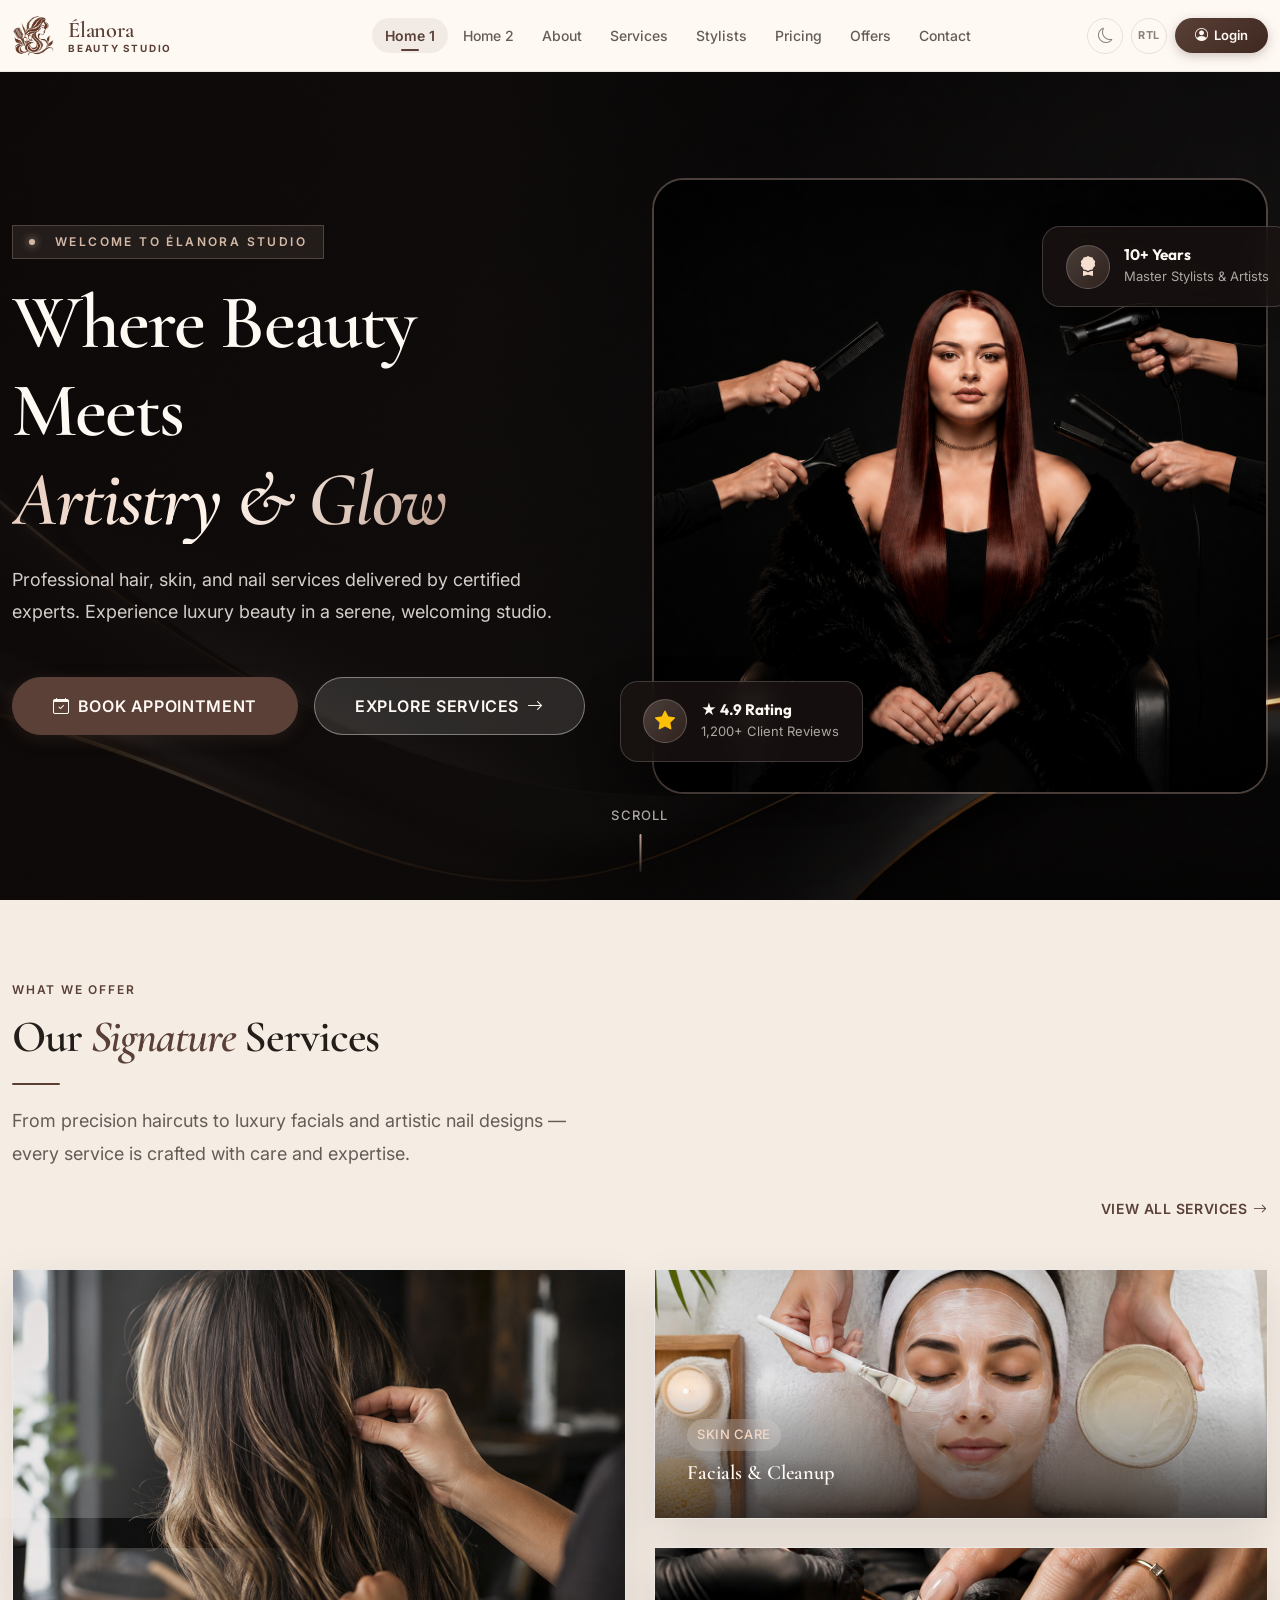
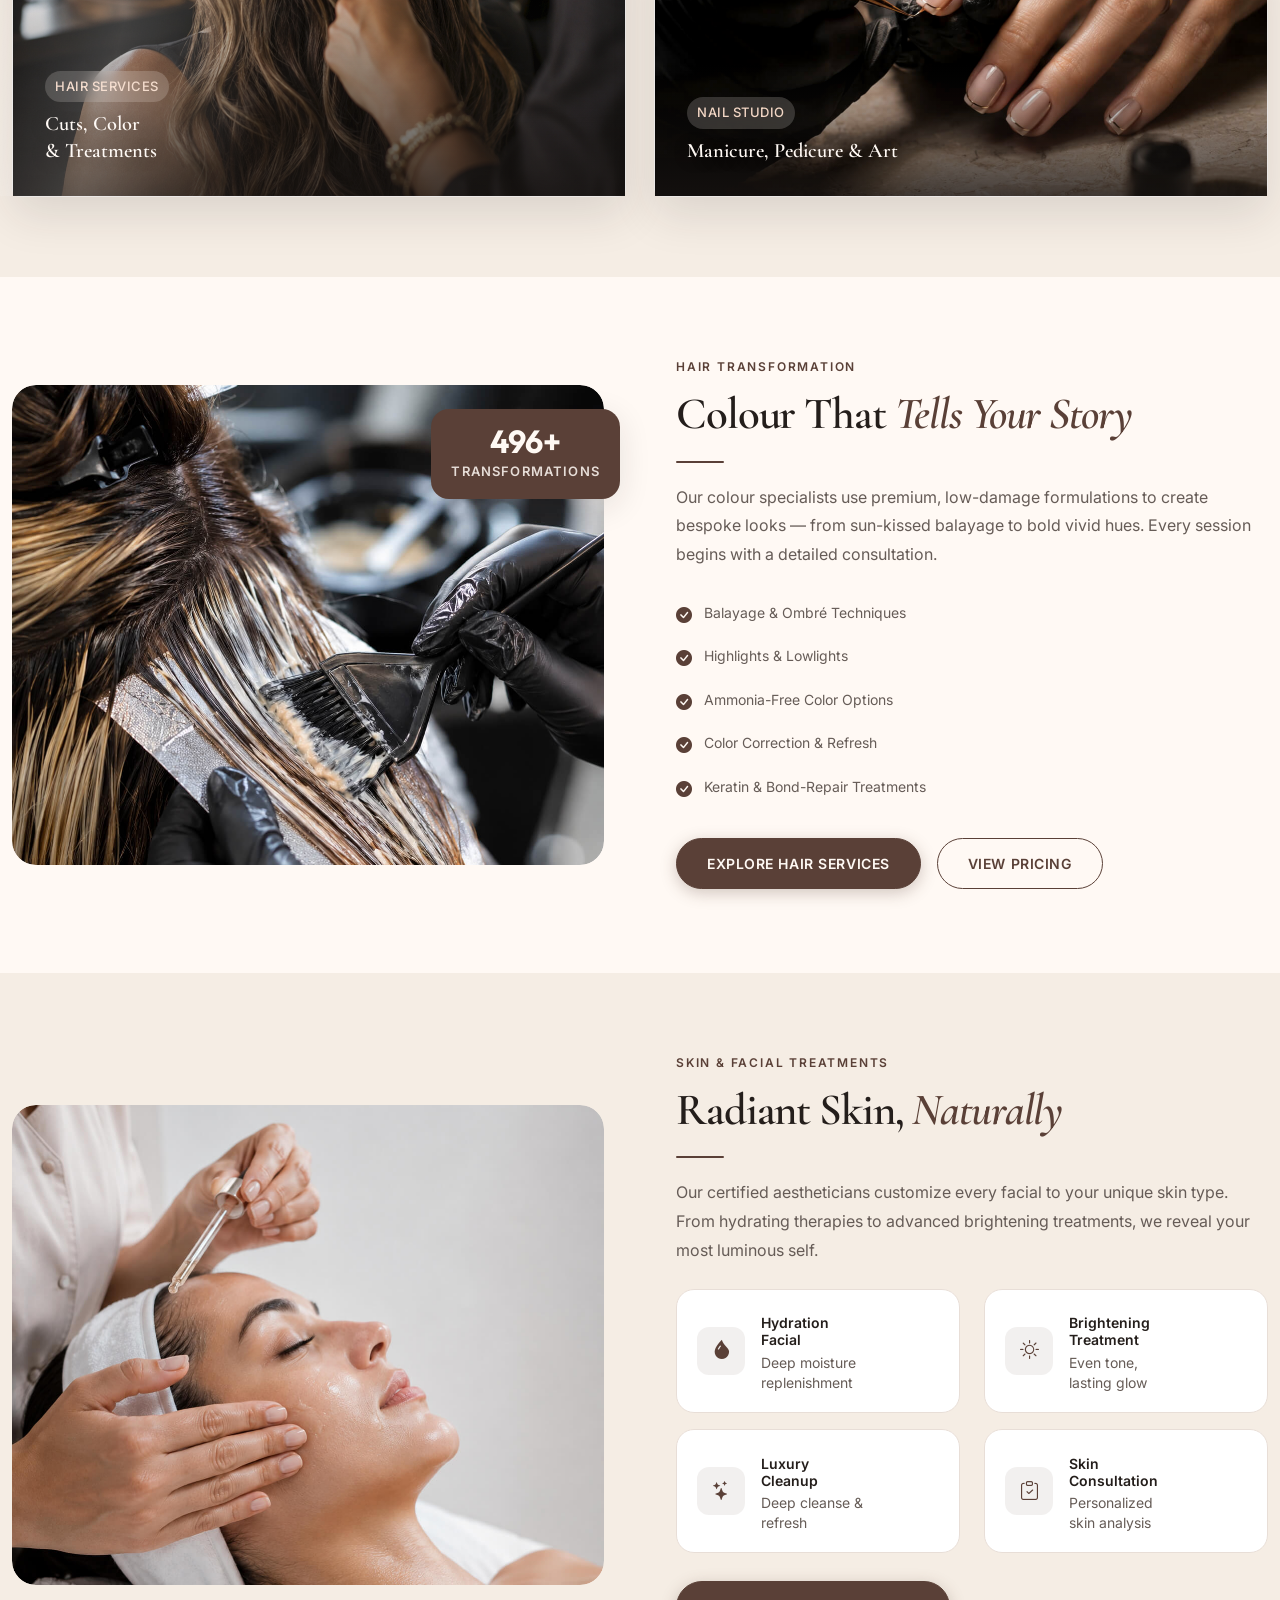
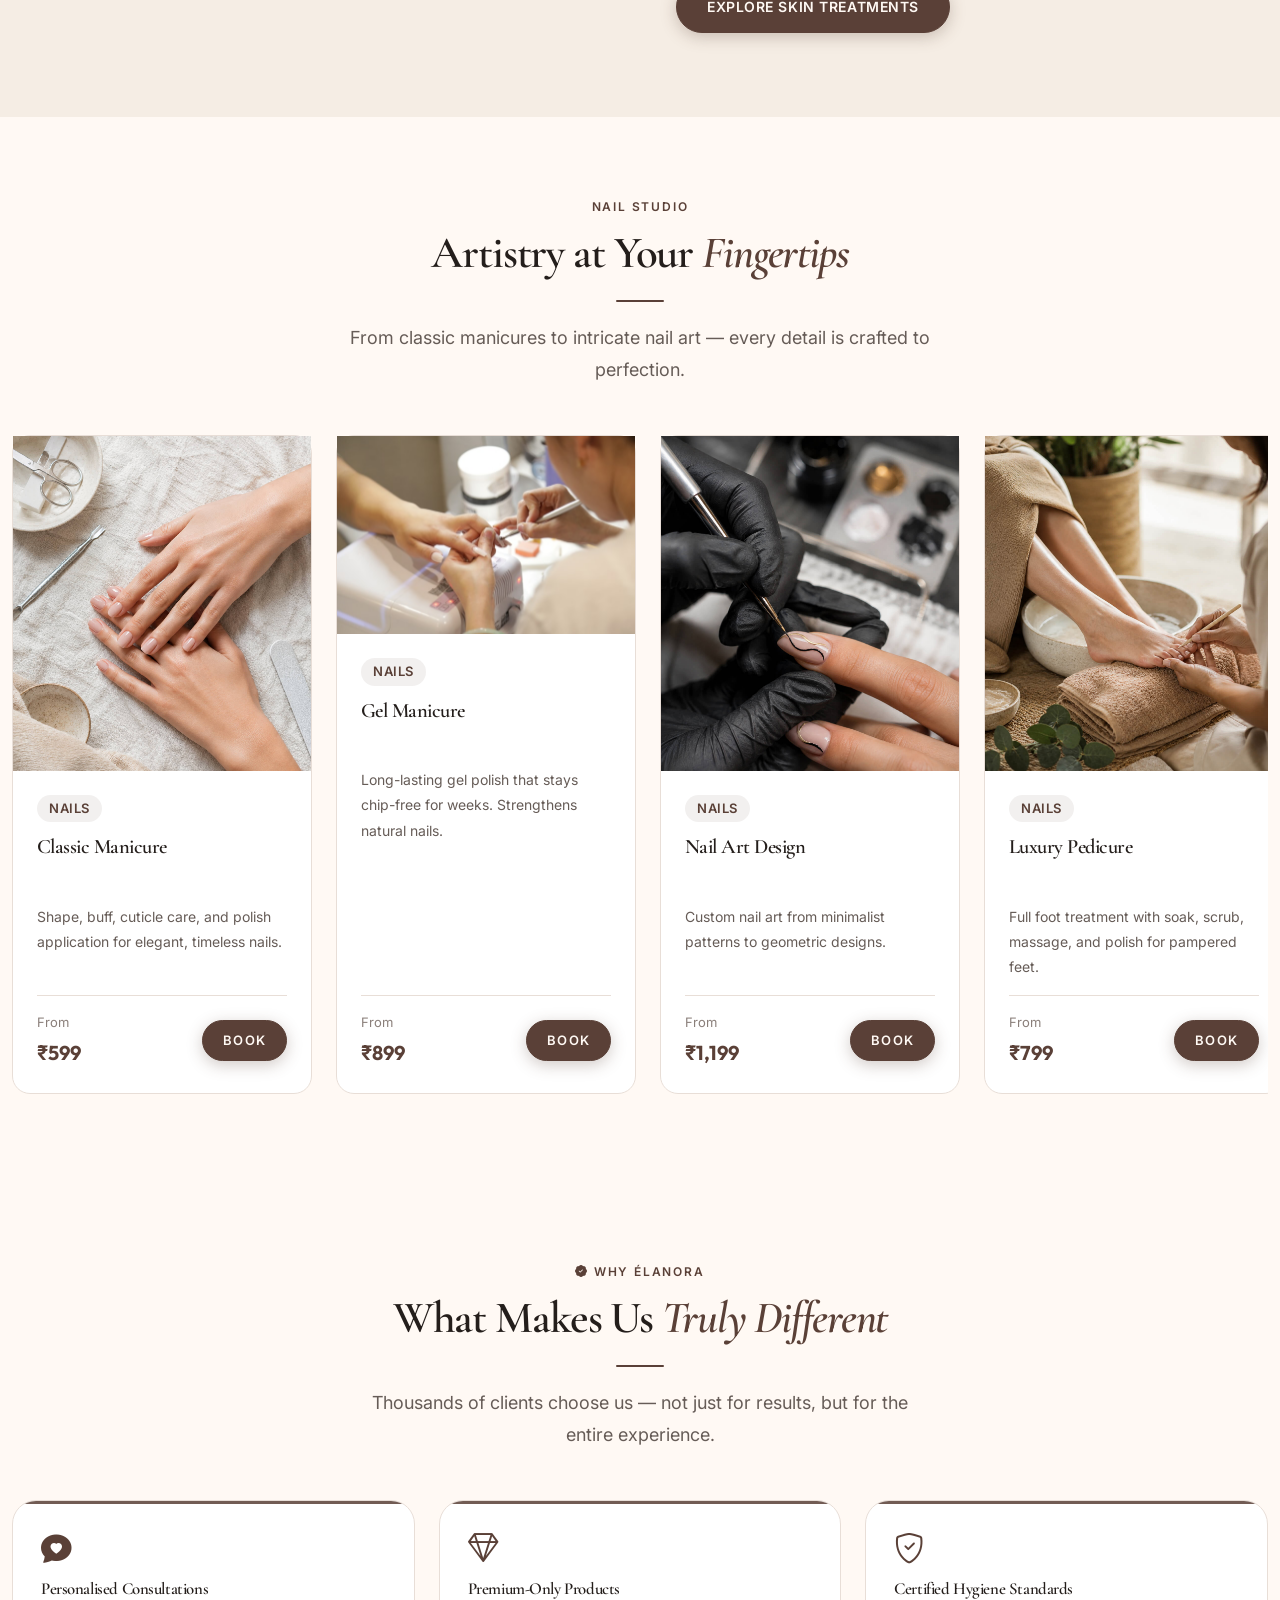
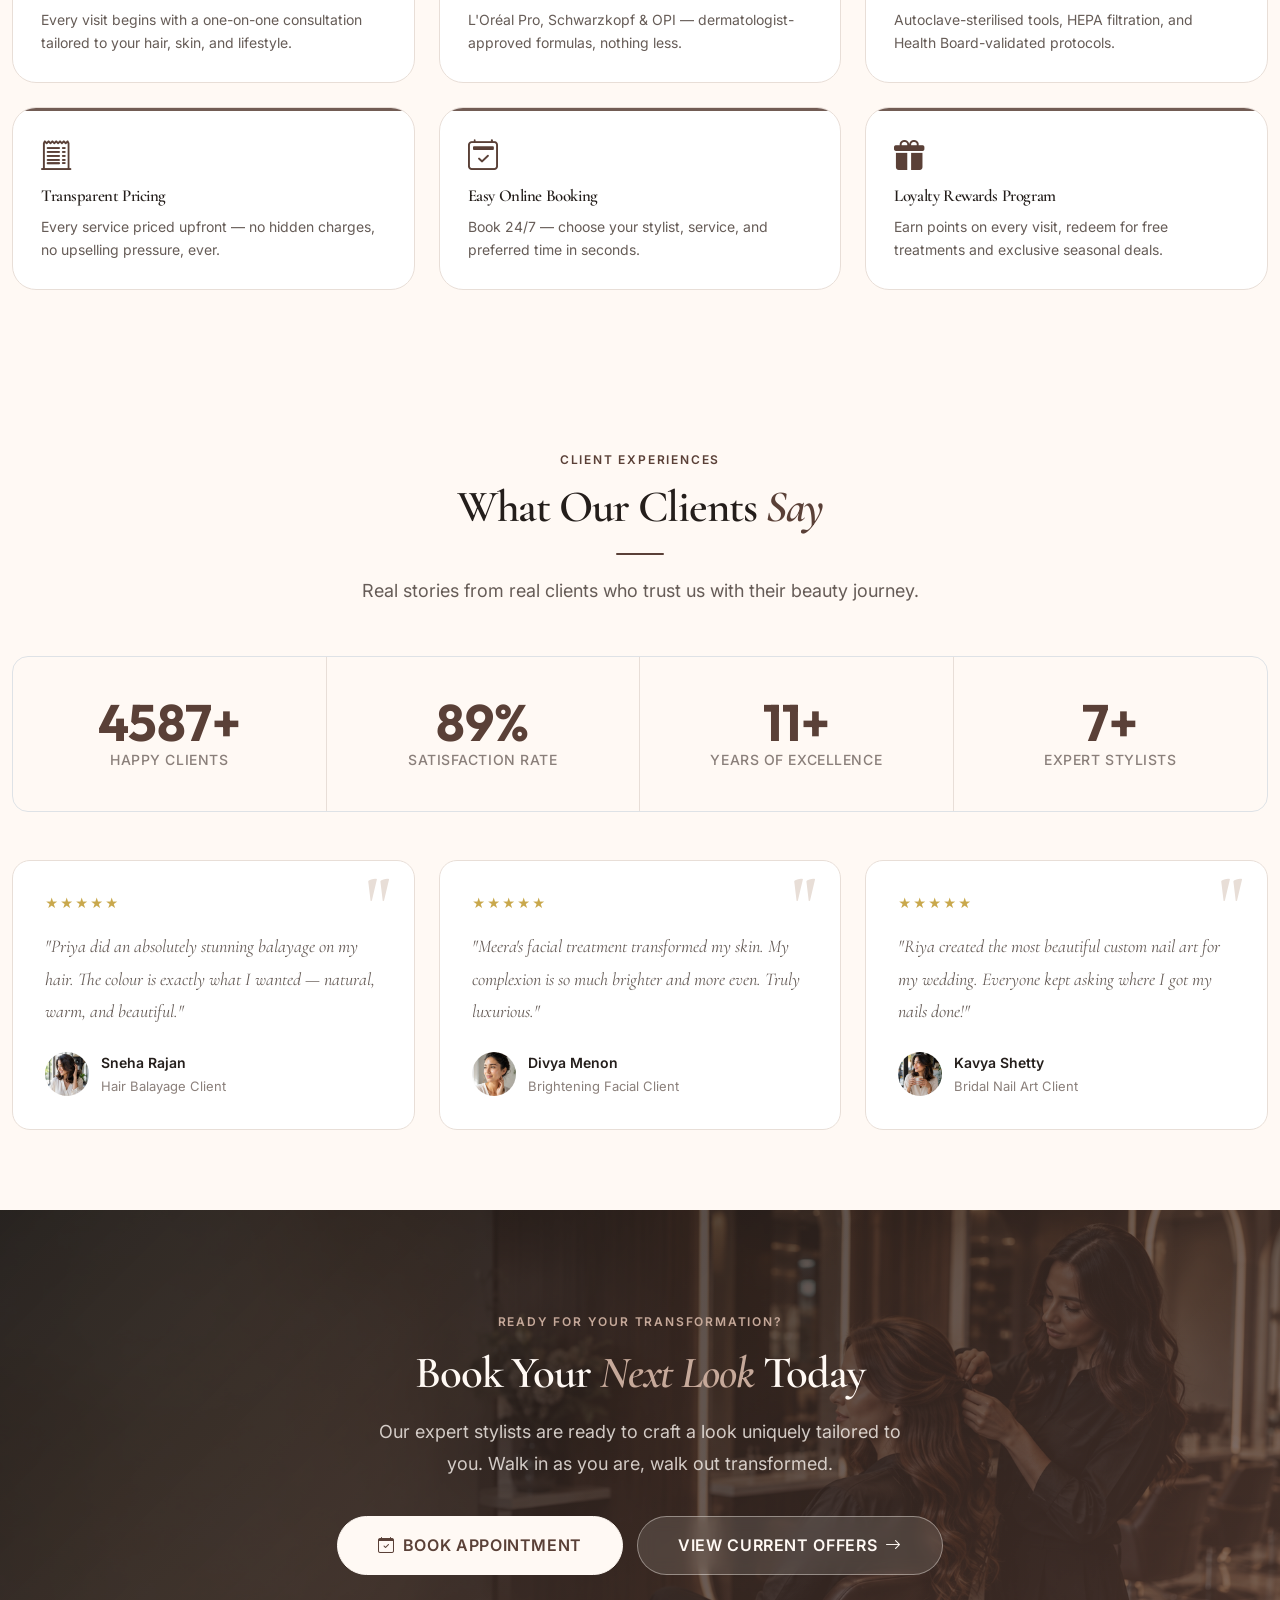
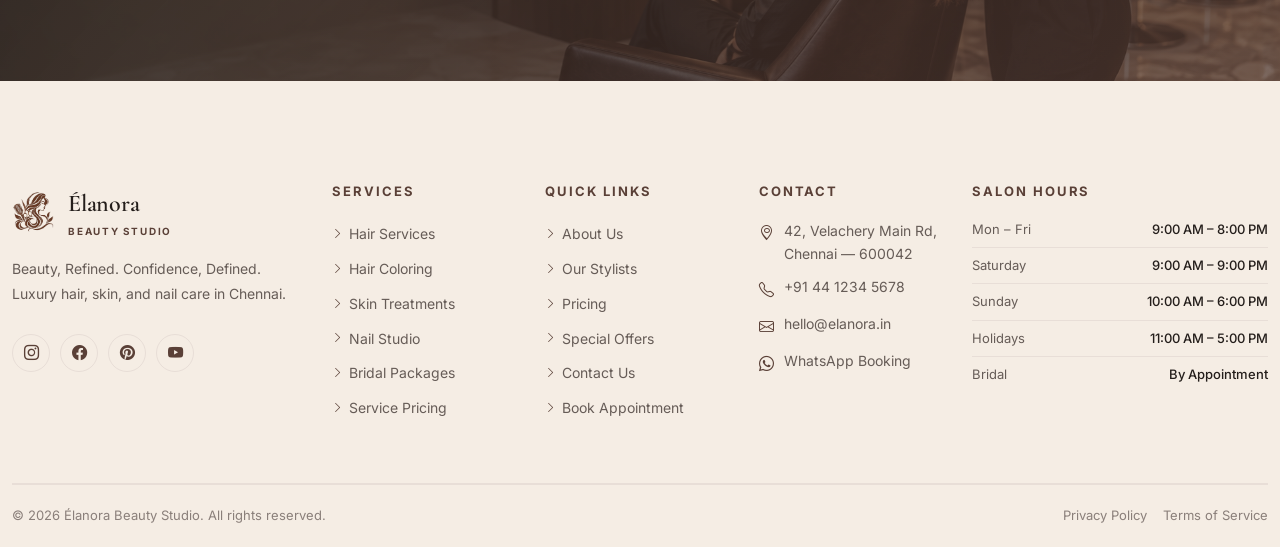
==== commit 8f6cb6d1: "bugs fixed" ====
--- a/index.html
+++ b/index.html
@@ -101,13 +101,14 @@
 
   <!-- HERO -->
   <section class="eb-hero" id="hero">
-    <div class="eb-hero-bg" style="background-image:url('assets/images/hero/home1-salon-hero.png');"></div>
+    <div class="eb-hero-bg" style="background-image:url('assets/images/hero/hero1-bg.png');"></div>
     <div class="eb-hero-glow"></div>
     <div class="eb-hero-overlay"></div>
     <div class="container">
-      <div class="row align-items-center">
-        <div class="col-lg-7 col-xl-6">
-          <div class="eb-hero-content">
+      <div class="row align-items-center g-4 eb-hero-split-row">
+        <!-- Left 50% Content Column -->
+        <div class="col-lg-6 col-xl-6 order-lg-1 eb-hero-text-col">
+          <div class="eb-hero-content" style="padding-top:3rem;padding-bottom:3rem;">
             <span class="eb-hero-eyebrow anim-blur-in"><i class="bi bi-sparkles"></i> Welcome to Élanora Studio</span>
             <h1 class="eb-hero-title anim-split-up">Where Beauty<br>Meets <em>Artistry & Glow</em></h1>
             <p class="eb-hero-subtitle anim-fade-up anim-d2">Professional hair, skin, and nail services delivered by
@@ -123,8 +124,13 @@
             </div>
           </div>
         </div>
-        <div class="col-lg-5 col-xl-6 d-none d-lg-block">
-          <div class="eb-hero-visual">
+        <!-- Right 50% Image Column -->
+        <div class="col-lg-6 col-xl-6 order-lg-2 eb-hero-img-col">
+          <div class="eb-hero-visual h-100 w-100">
+            <div style="position:relative;width:100%;height:100%;min-height:520px;border-radius:var(--radius-2xl);overflow:hidden;box-shadow:var(--shadow-2xl);border:2px solid rgba(198,169,154,0.35);">
+              <img src="assets/images/hero/home1-salon-hero.png" alt="Élanora Salon Studio Banner" loading="lazy"
+                style="width:100%;height:100%;min-height:520px;object-fit:cover;display:block;">
+            </div>
             <!-- Floating Badges -->
             <div class="eb-hero-badge eb-hero-badge-rating anim-blur-in anim-d3">
               <div class="eb-badge-icon"><i class="bi bi-star-fill text-warning"></i></div>
@@ -319,7 +325,8 @@
               <div class="eb-card-body">
                 <span class="eb-card-tag">Nails</span>
                 <h4 class="eb-card-title">Classic Manicure</h4>
-                <p class="eb-card-desc">Shape, buff, cuticle care, and polish application for elegant, timeless nails.</p>
+                <p class="eb-card-desc">Shape, buff, cuticle care, and polish application for elegant, timeless nails.
+                </p>
                 <div class="eb-card-footer">
                   <div><span class="eb-card-price-from">From</span><span class="eb-card-price">₹599</span></div>
                   <a href="contact.html#appointment" class="eb-btn eb-btn-primary eb-btn-sm">Book</a>
@@ -335,7 +342,8 @@
               <div class="eb-card-body">
                 <span class="eb-card-tag">Nails</span>
                 <h4 class="eb-card-title">Gel Manicure</h4>
-                <p class="eb-card-desc">Long-lasting gel polish that stays chip-free for weeks. Strengthens natural nails.</p>
+                <p class="eb-card-desc">Long-lasting gel polish that stays chip-free for weeks. Strengthens natural
+                  nails.</p>
                 <div class="eb-card-footer">
                   <div><span class="eb-card-price-from">From</span><span class="eb-card-price">₹899</span></div>
                   <a href="contact.html#appointment" class="eb-btn eb-btn-primary eb-btn-sm">Book</a>
--- a/assets/css/banner.css
+++ b/assets/css/banner.css
@@ -16,12 +16,19 @@
   position: absolute;
   inset: 0;
   background-color: #060404;
-  background-size: contain;
-  background-position: right 4% center;
+  background-size: cover;
+  background-position: center center;
   background-repeat: no-repeat;
   transform: none;
   animation: none;
   will-change: auto;
+}
+
+#hero .eb-hero-bg {
+  background-image: url('../images/hero/hero1-bg.png') !important;
+  background-size: cover !important;
+  background-position: center center !important;
+  opacity: 1 !important;
 }
 
 @media (max-width: 991px) {
@@ -74,13 +81,11 @@
 }
 
 #hero .eb-hero-overlay {
-  background: linear-gradient(
-    90deg,
-    rgba(14, 10, 9, 0.9) 0%,
-    rgba(18, 14, 13, 0.68) 38%,
-    rgba(14, 10, 9, 0.16) 62%,
-    rgba(10, 7, 6, 0.12) 100%
-  );
+  background: linear-gradient(90deg,
+      rgba(14, 10, 9, 0.9) 0%,
+      rgba(18, 14, 13, 0.68) 38%,
+      rgba(14, 10, 9, 0.16) 62%,
+      rgba(10, 7, 6, 0.12) 100%);
 }
 
 .eb-hero-content {
@@ -462,7 +467,9 @@
 }
 
 @keyframes ebTextShimmer {
-  to { background-position: 200% center; }
+  to {
+    background-position: 200% center;
+  }
 }
 
 /* ── Breadcrumb ── */
@@ -531,6 +538,12 @@
   border-radius: 2px;
 }
 
+#hero .eb-scroll-hint {
+  bottom: 1.75rem;
+  animation: none;
+  transform: translateX(-50%);
+}
+
 @keyframes scrollPulse {
 
   0%,
--- a/assets/css/rtl.css
+++ b/assets/css/rtl.css
@@ -444,3 +444,30 @@
 [dir="rtl"] .eb-footer-copyright {
   text-align: right;
 }
+
+/* ── Home Hero Banners RTL Layout (Image STAYS on Right, Content STAYS on Left) ── */
+[dir="rtl"] #hero .eb-hero-split-row,
+[dir="rtl"] .eb-hero-split-row,
+[dir="rtl"] .eb-hero-row-fix {
+  flex-direction: row !important;
+}
+
+[dir="rtl"] #hero .eb-hero-text-col,
+[dir="rtl"] .eb-hero-text-col {
+  order: 1 !important;
+  text-align: right !important;
+}
+
+[dir="rtl"] #hero .eb-hero-img-col,
+[dir="rtl"] .eb-hero-img-col {
+  order: 2 !important;
+}
+
+[dir="rtl"] .eb-hero-content {
+  text-align: right !important;
+}
+
+[dir="rtl"] .eb-hero-actions {
+  justify-content: flex-start !important;
+  flex-direction: row !important;
+}
